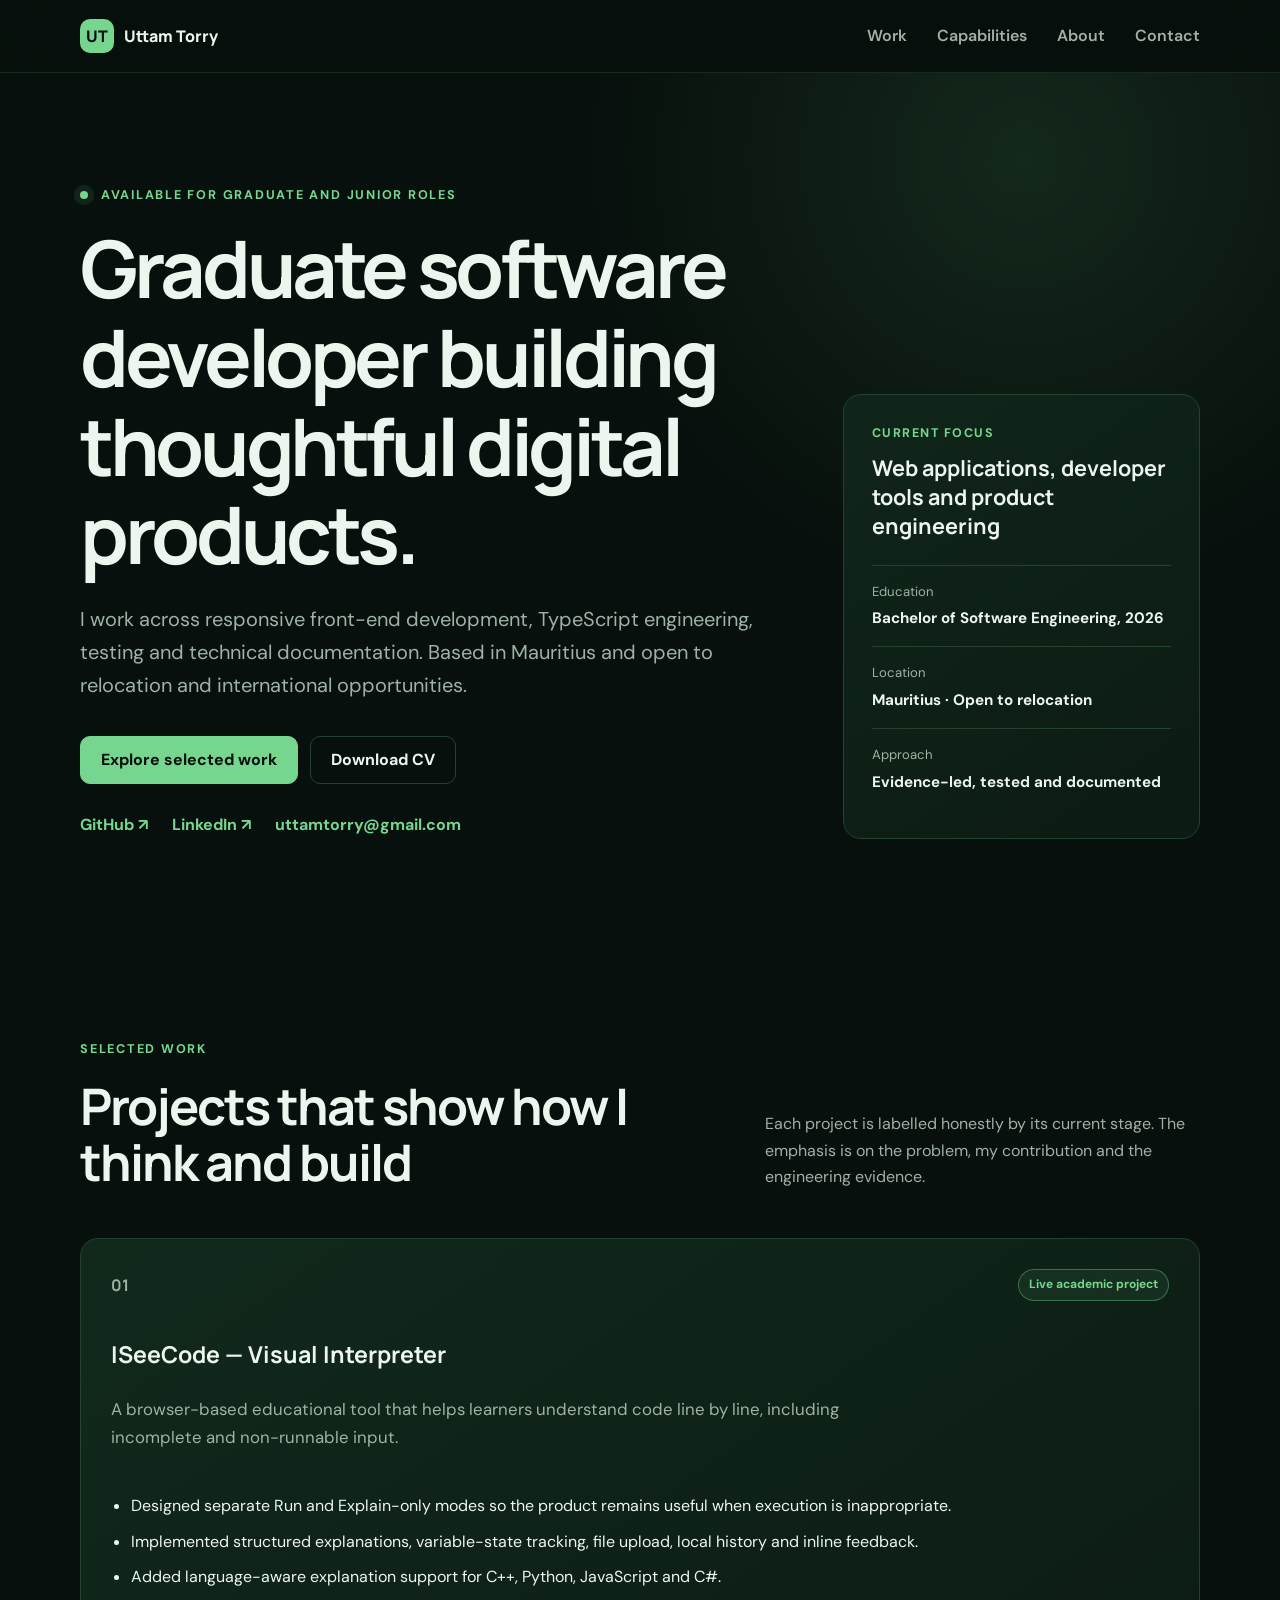
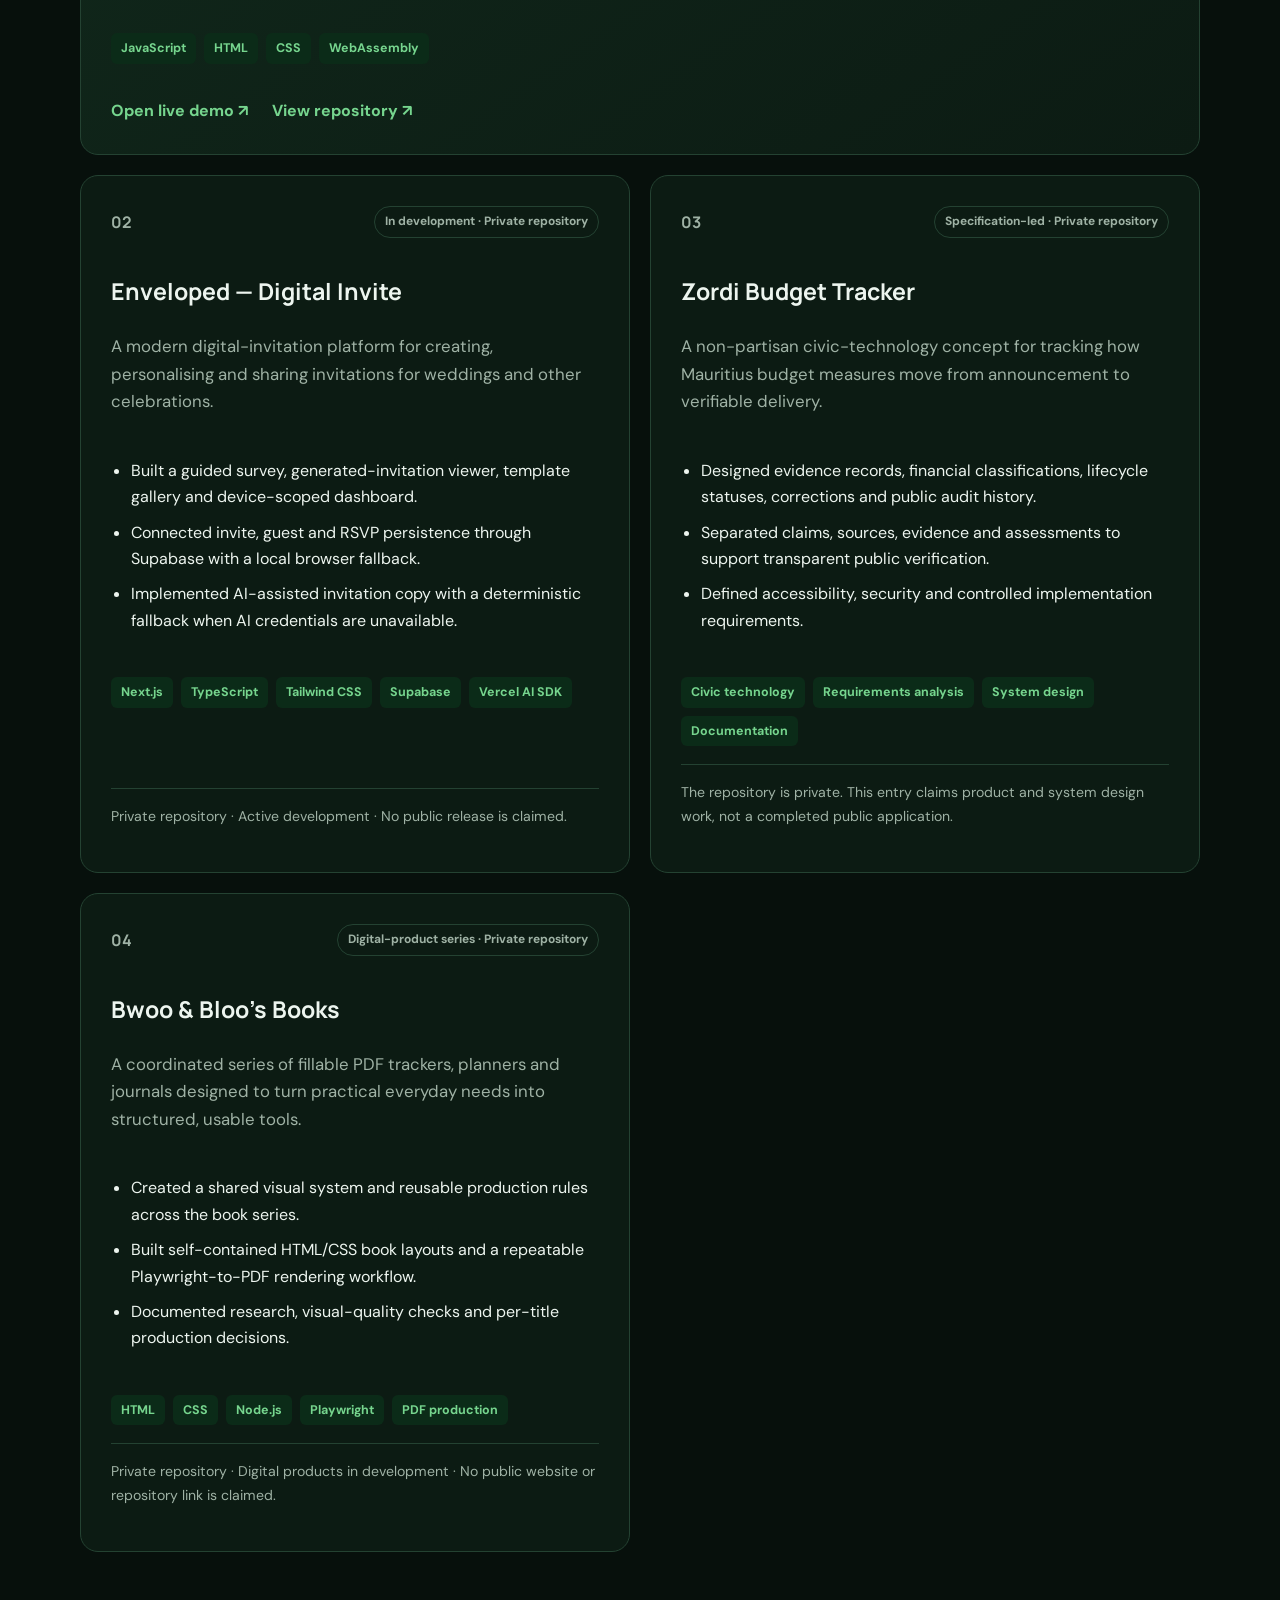
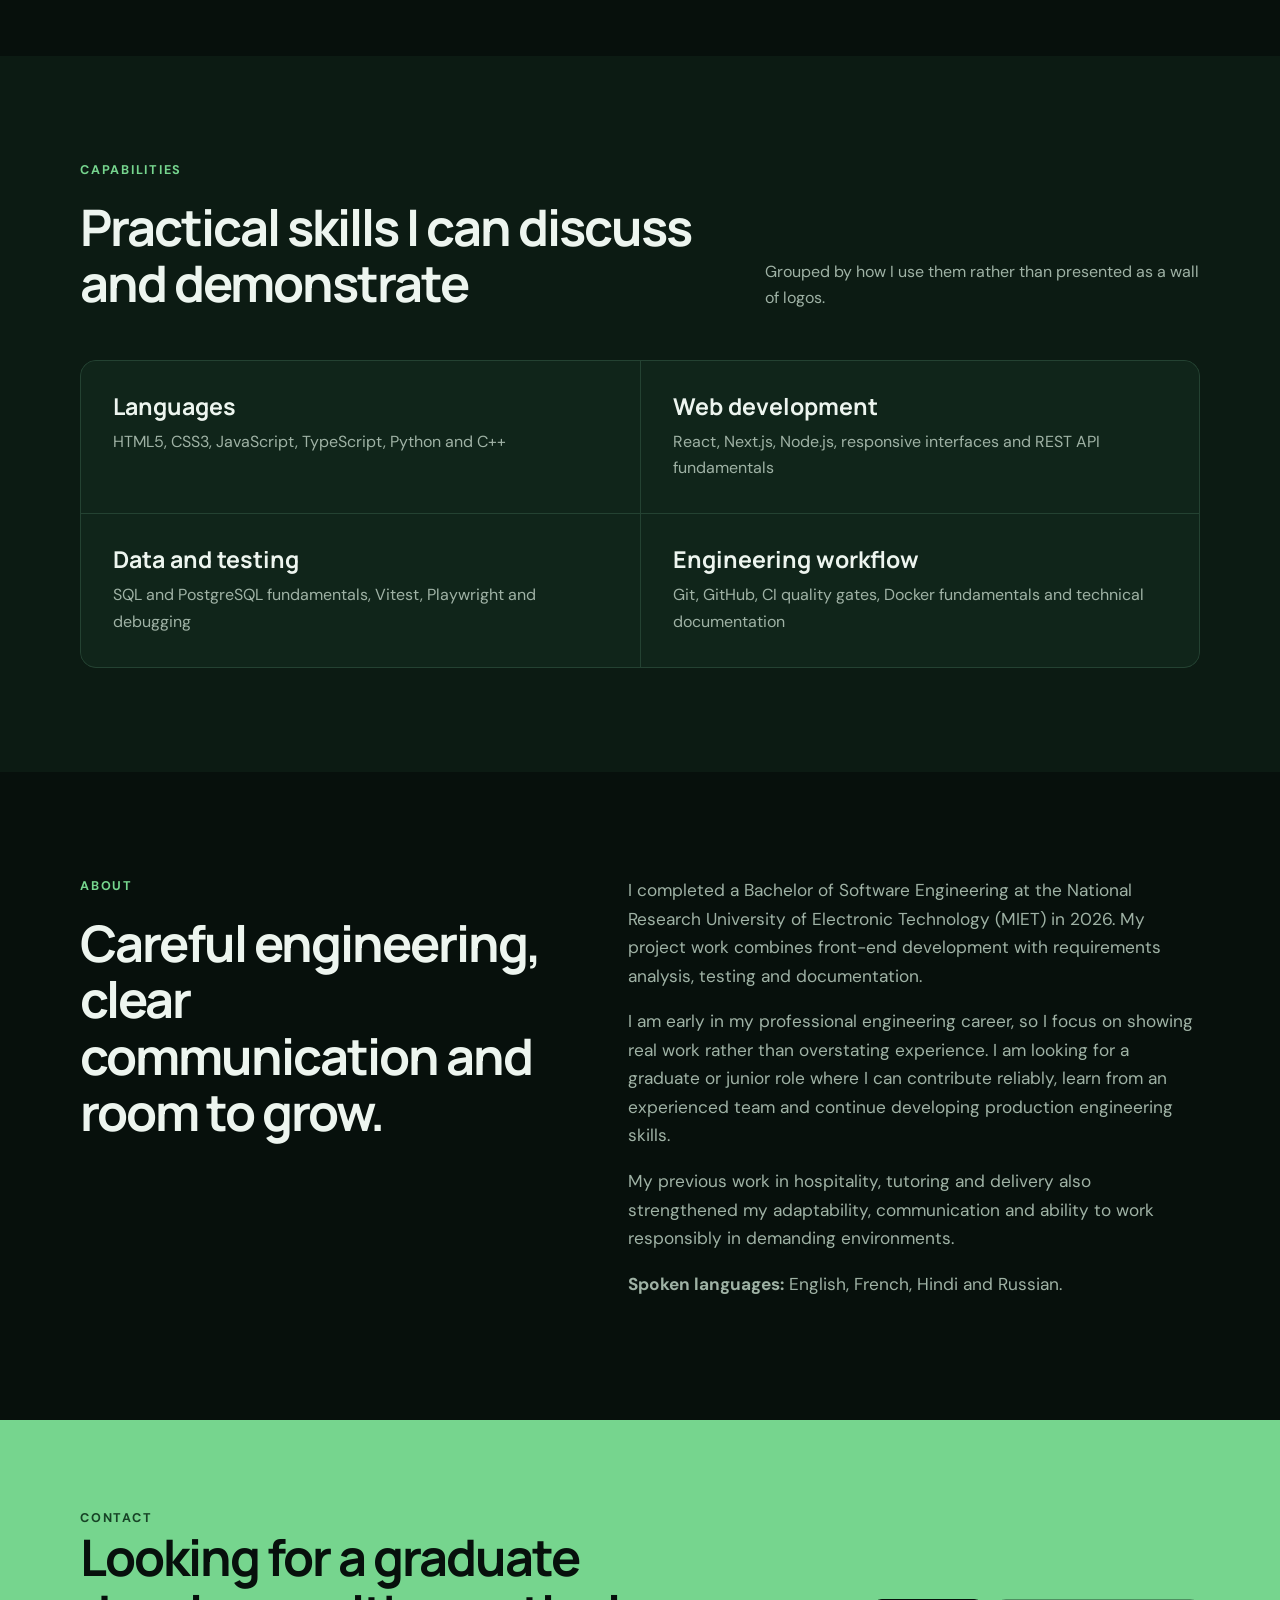
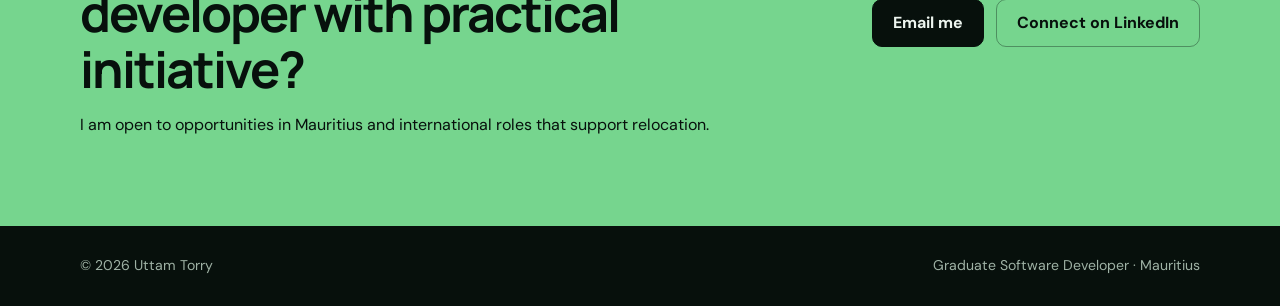
==== index.html @ 3beadc7b "Use versioned CV download path" ====
<!doctype html>
<html lang="en">
<head>
  <meta charset="utf-8">
  <meta name="viewport" content="width=device-width,initial-scale=1">
  <title>Uttam Torry | Graduate Software Developer</title>
  <meta name="description" content="Graduate Software Developer building accessible web applications, developer tools and carefully specified digital products. Based in Mauritius and open to relocation.">
  <meta name="theme-color" content="#08150f">
  <meta property="og:title" content="Uttam Torry | Graduate Software Developer">
  <meta property="og:description" content="Selected software projects, technical capabilities and contact details for Uttam Torry.">
  <meta property="og:type" content="website">
  <link rel="preconnect" href="https://fonts.googleapis.com">
  <link rel="preconnect" href="https://fonts.gstatic.com" crossorigin>
  <link href="https://fonts.googleapis.com/css2?family=DM+Sans:wght@400;500;600;700&family=Manrope:wght@600;700;800&display=swap" rel="stylesheet">
  <link rel="stylesheet" href="css/style.css">
</head>
<body>
  <a class="skip-link" href="#main">Skip to content</a>
  <header class="navbar">
    <div class="container navbar__inner">
      <a class="brand" href="#top" aria-label="Uttam Torry, home"><span>UT</span> Uttam Torry</a>
      <button class="nav-toggle" id="navToggle" aria-expanded="false" aria-controls="navLinks" aria-label="Open navigation"><span></span><span></span><span></span></button>
      <nav class="nav-links" id="navLinks" aria-label="Primary navigation">
        <a href="#work">Work</a><a href="#capabilities">Capabilities</a><a href="#about">About</a><a href="#contact">Contact</a>
      </nav>
    </div>
  </header>

  <main id="main">
    <section class="hero" id="top">
      <div class="container hero__grid">
        <div>
          <p class="eyebrow"><span class="status-dot"></span> Available for graduate and junior roles</p>
          <h1>Graduate software developer building thoughtful digital products.</h1>
          <p class="hero__lead">I work across responsive front-end development, TypeScript engineering, testing and technical documentation. Based in Mauritius and open to relocation and international opportunities.</p>
          <div class="actions">
            <a class="button button--primary" href="#work">Explore selected work</a>
            <a class="button button--secondary" href="assets/Uttam-Torry-CV-2026.pdf" download>Download CV</a>
          </div>
          <div class="quick-links" aria-label="Professional links">
            <a href="https://github.com/sarva-uttam" target="_blank" rel="noreferrer">GitHub <span aria-hidden="true">↗</span></a>
            <a href="https://www.linkedin.com/in/uttam-torry-490702361/" target="_blank" rel="noreferrer">LinkedIn <span aria-hidden="true">↗</span></a>
            <a href="mailto:uttamtorry@gmail.com">uttamtorry@gmail.com</a>
          </div>
        </div>
        <aside class="hero__proof" aria-label="Profile summary">
          <p class="proof-label">Current focus</p>
          <p class="proof-value">Web applications, developer tools and product engineering</p>
          <div class="proof-row"><span>Education</span><strong>Bachelor of Software Engineering, 2026</strong></div>
          <div class="proof-row"><span>Location</span><strong>Mauritius · Open to relocation</strong></div>
          <div class="proof-row"><span>Approach</span><strong>Evidence-led, tested and documented</strong></div>
        </aside>
      </div>
    </section>

    <section class="section" id="work">
      <div class="container">
        <p class="eyebrow">Selected work</p>
        <div class="section-heading"><h2>Projects that show how I think and build</h2><p>Each project is labelled honestly by its current stage. The emphasis is on the problem, my contribution and the engineering evidence.</p></div>
        <div class="projects">
          <article class="project project--featured">
            <div class="project__meta"><span class="project__number">01</span><span class="pill pill--live">Live academic project</span></div>
            <h3>ISeeCode — Visual Interpreter</h3>
            <p class="project__summary">A browser-based educational tool that helps learners understand code line by line, including incomplete and non-runnable input.</p>
            <ul class="project__evidence">
              <li>Designed separate Run and Explain-only modes so the product remains useful when execution is inappropriate.</li>
              <li>Implemented structured explanations, variable-state tracking, file upload, local history and inline feedback.</li>
              <li>Added language-aware explanation support for C++, Python, JavaScript and C#.</li>
            </ul>
            <div class="tags"><span>JavaScript</span><span>HTML</span><span>CSS</span><span>WebAssembly</span></div>
            <div class="project__links"><a class="text-link" href="https://sarva-uttam.github.io/visual-interpreter/" target="_blank" rel="noreferrer">Open live demo ↗</a><a class="text-link" href="https://github.com/sarva-uttam/visual-interpreter" target="_blank" rel="noreferrer">View repository ↗</a></div>
          </article>

          <article class="project">
            <div class="project__meta"><span class="project__number">02</span><span class="pill">In development · Private repository</span></div>
            <h3>Enveloped — Digital Invite</h3>
            <p class="project__summary">A modern digital-invitation platform for creating, personalising and sharing invitations for weddings and other celebrations.</p>
            <ul class="project__evidence">
              <li>Built a guided survey, generated-invitation viewer, template gallery and device-scoped dashboard.</li>
              <li>Connected invite, guest and RSVP persistence through Supabase with a local browser fallback.</li>
              <li>Implemented AI-assisted invitation copy with a deterministic fallback when AI credentials are unavailable.</li>
            </ul>
            <div class="tags"><span>Next.js</span><span>TypeScript</span><span>Tailwind CSS</span><span>Supabase</span><span>Vercel AI SDK</span></div>
            <p class="project__note">Private repository · Active development · No public release is claimed.</p>
          </article>

          <article class="project">
            <div class="project__meta"><span class="project__number">03</span><span class="pill">Specification-led · Private repository</span></div>
            <h3>Zordi Budget Tracker</h3>
            <p class="project__summary">A non-partisan civic-technology concept for tracking how Mauritius budget measures move from announcement to verifiable delivery.</p>
            <ul class="project__evidence">
              <li>Designed evidence records, financial classifications, lifecycle statuses, corrections and public audit history.</li>
              <li>Separated claims, sources, evidence and assessments to support transparent public verification.</li>
              <li>Defined accessibility, security and controlled implementation requirements.</li>
            </ul>
            <div class="tags"><span>Civic technology</span><span>Requirements analysis</span><span>System design</span><span>Documentation</span></div>
            <p class="project__note">The repository is private. This entry claims product and system design work, not a completed public application.</p>
          </article>

          <article class="project">
            <div class="project__meta"><span class="project__number">04</span><span class="pill">Digital-product series · Private repository</span></div>
            <h3>Bwoo &amp; Bloo's Books</h3>
            <p class="project__summary">A coordinated series of fillable PDF trackers, planners and journals designed to turn practical everyday needs into structured, usable tools.</p>
            <ul class="project__evidence">
              <li>Created a shared visual system and reusable production rules across the book series.</li>
              <li>Built self-contained HTML/CSS book layouts and a repeatable Playwright-to-PDF rendering workflow.</li>
              <li>Documented research, visual-quality checks and per-title production decisions.</li>
            </ul>
            <div class="tags"><span>HTML</span><span>CSS</span><span>Node.js</span><span>Playwright</span><span>PDF production</span></div>
            <p class="project__note">Private repository · Digital products in development · No public website or repository link is claimed.</p>
          </article>
        </div>
      </div>
    </section>

    <section class="section section--alt" id="capabilities">
      <div class="container">
        <p class="eyebrow">Capabilities</p>
        <div class="section-heading"><h2>Practical skills I can discuss and demonstrate</h2><p>Grouped by how I use them rather than presented as a wall of logos.</p></div>
        <div class="capabilities">
          <article><h3>Languages</h3><p>HTML5, CSS3, JavaScript, TypeScript, Python and C++</p></article>
          <article><h3>Web development</h3><p>React, Next.js, Node.js, responsive interfaces and REST API fundamentals</p></article>
          <article><h3>Data and testing</h3><p>SQL and PostgreSQL fundamentals, Vitest, Playwright and debugging</p></article>
          <article><h3>Engineering workflow</h3><p>Git, GitHub, CI quality gates, Docker fundamentals and technical documentation</p></article>
        </div>
      </div>
    </section>

    <section class="section" id="about">
      <div class="container about-grid">
        <div><p class="eyebrow">About</p><h2>Careful engineering, clear communication and room to grow.</h2></div>
        <div class="about-copy">
          <p>I completed a Bachelor of Software Engineering at the National Research University of Electronic Technology (MIET) in 2026. My project work combines front-end development with requirements analysis, testing and documentation.</p>
          <p>I am early in my professional engineering career, so I focus on showing real work rather than overstating experience. I am looking for a graduate or junior role where I can contribute reliably, learn from an experienced team and continue developing production engineering skills.</p>
          <p>My previous work in hospitality, tutoring and delivery also strengthened my adaptability, communication and ability to work responsibly in demanding environments.</p>
          <p><strong>Spoken languages:</strong> English, French, Hindi and Russian.</p>
        </div>
      </div>
    </section>

    <section class="contact" id="contact">
      <div class="container contact__inner">
        <div><p class="eyebrow">Contact</p><h2>Looking for a graduate developer with practical initiative?</h2><p>I am open to opportunities in Mauritius and international roles that support relocation.</p></div>
        <div class="actions"><a class="button button--primary" href="mailto:uttamtorry@gmail.com?subject=Software%20development%20opportunity">Email me</a><a class="button button--secondary" href="https://www.linkedin.com/in/uttam-torry-490702361/" target="_blank" rel="noreferrer">Connect on LinkedIn</a></div>
      </div>
    </section>
  </main>

  <footer><div class="container footer__inner"><p>© <span id="year">2026</span> Uttam Torry</p><p>Graduate Software Developer · Mauritius</p></div></footer>
  <script src="js/script.js" defer></script>
</body>
</html>
---- css/style.css ----
:root{--bg:#07100c;--surface:#0c1b13;--surface-2:#10251a;--text:#edf5ef;--muted:#9fb2a5;--line:#244232;--accent:#76d58e;--accent-dark:#0b2b18;--max:1120px;--display:"Manrope",sans-serif;--body:"DM Sans",sans-serif}*{box-sizing:border-box}html{scroll-behavior:smooth}body{margin:0;background:var(--bg);color:var(--text);font-family:var(--body);line-height:1.65}a{color:inherit}.container{width:min(calc(100% - 40px),var(--max));margin:auto}.skip-link{position:fixed;left:16px;top:-60px;z-index:999;padding:10px 16px;background:var(--accent);color:#06110a;border-radius:8px}.skip-link:focus{top:16px}.navbar{position:sticky;top:0;z-index:20;border-bottom:1px solid rgba(118,213,142,.14);background:rgba(7,16,12,.88);backdrop-filter:blur(18px)}.navbar__inner{height:72px;display:flex;align-items:center;justify-content:space-between}.brand{display:flex;gap:10px;align-items:center;text-decoration:none;font-family:var(--display);font-weight:800}.brand span{display:grid;place-items:center;width:34px;height:34px;border-radius:10px;background:var(--accent);color:#07100c}.nav-links{display:flex;gap:30px}.nav-links a{text-decoration:none;color:var(--muted);font-weight:600}.nav-links a:hover,.nav-links a:focus-visible{color:var(--accent)}.nav-toggle{display:none;background:transparent;border:0;padding:8px}.nav-toggle span{display:block;width:24px;height:2px;margin:5px;background:var(--text)}.hero{padding:112px 0 96px;background:radial-gradient(circle at 80% 10%,rgba(118,213,142,.12),transparent 34%)}.hero__grid{display:grid;grid-template-columns:minmax(0,1.45fr) minmax(300px,.75fr);gap:72px;align-items:end}.eyebrow{margin:0 0 18px;color:var(--accent);font-size:.79rem;font-weight:700;text-transform:uppercase;letter-spacing:.14em}.status-dot{display:inline-block;width:8px;height:8px;margin-right:8px;border-radius:50%;background:var(--accent);box-shadow:0 0 0 6px rgba(118,213,142,.1)}h1,h2,h3{font-family:var(--display);line-height:1.12;margin-top:0}h1{max-width:820px;margin-bottom:24px;font-size:clamp(2.7rem,6.2vw,5.3rem);letter-spacing:-.055em}h2{font-size:clamp(2rem,4vw,3.15rem);letter-spacing:-.04em}h3{font-size:1.45rem}.hero__lead{max-width:720px;margin:0;color:var(--muted);font-size:clamp(1.05rem,1.8vw,1.25rem)}.actions{display:flex;flex-wrap:wrap;gap:12px;margin-top:34px}.button{display:inline-flex;justify-content:center;align-items:center;min-height:48px;padding:0 20px;border:1px solid var(--line);border-radius:10px;text-decoration:none;font-weight:700;transition:.2s}.button:hover,.button:focus-visible{transform:translateY(-2px);border-color:var(--accent)}.button--primary{background:var(--accent);border-color:var(--accent);color:#07100c}.button--secondary{background:transparent}.quick-links{display:flex;flex-wrap:wrap;gap:24px;margin-top:28px}.quick-links a,.text-link{color:var(--accent);font-weight:700;text-decoration:none}.quick-links a:hover,.text-link:hover{text-decoration:underline}.hero__proof{padding:28px;border:1px solid var(--line);border-radius:18px;background:linear-gradient(145deg,var(--surface-2),var(--surface))}.proof-label{margin:0 0 10px;color:var(--accent);font-size:.78rem;font-weight:700;text-transform:uppercase;letter-spacing:.12em}.proof-value{margin:0 0 24px;font-family:var(--display);font-size:1.35rem;font-weight:700;line-height:1.35}.proof-row{display:grid;gap:4px;padding:15px 0;border-top:1px solid var(--line)}.proof-row span{color:var(--muted);font-size:.82rem}.proof-row strong{font-size:.95rem}.section{padding:104px 0}.section--alt{background:var(--surface)}.section-heading{display:grid;grid-template-columns:1fr .7fr;gap:64px;align-items:end;margin-bottom:48px}.section-heading h2,.section-heading p{margin-bottom:0}.section-heading p{color:var(--muted)}.projects{display:grid;grid-template-columns:repeat(2,1fr);gap:20px}.project{padding:30px;border:1px solid var(--line);border-radius:18px;background:var(--surface);display:flex;flex-direction:column}.project--featured{grid-column:1/-1;background:linear-gradient(145deg,#11291c,var(--surface))}.project__meta{display:flex;justify-content:space-between;gap:20px;align-items:center;margin-bottom:40px}.project__number{font-family:var(--display);color:var(--muted);font-weight:700}.pill{padding:5px 10px;border:1px solid var(--line);border-radius:999px;color:var(--muted);font-size:.75rem;font-weight:700}.pill--live{border-color:rgba(118,213,142,.4);background:rgba(118,213,142,.08);color:var(--accent)}.project h3{margin-bottom:12px}.project__summary{max-width:800px;color:var(--muted);font-size:1.05rem}.project__evidence{padding-left:20px}.project__evidence li{margin:9px 0}.tags{display:flex;flex-wrap:wrap;gap:8px;margin:18px 0}.tags span{padding:5px 10px;background:var(--accent-dark);border-radius:6px;color:var(--accent);font-size:.78rem;font-weight:700}.project__links{display:flex;flex-wrap:wrap;gap:24px;margin-top:auto;padding-top:16px}.project__note{margin-top:auto;padding-top:16px;border-top:1px solid var(--line);color:var(--muted);font-size:.88rem}.capabilities{display:grid;grid-template-columns:repeat(2,1fr);gap:1px;background:var(--line);border:1px solid var(--line);border-radius:16px;overflow:hidden}.capabilities article{padding:32px;background:var(--surface-2)}.capabilities h3{margin-bottom:10px}.capabilities p{margin:0;color:var(--muted)}.about-grid{display:grid;grid-template-columns:.9fr 1.1fr;gap:80px}.about-copy{font-size:1.08rem;color:var(--muted)}.about-copy p:first-child{margin-top:0}.contact{padding:88px 0;background:var(--accent);color:#07100c}.contact .eyebrow{color:#174326}.contact__inner{display:grid;grid-template-columns:1.2fr .8fr;gap:60px;align-items:center}.contact h2{margin-bottom:14px}.contact p{margin:0;max-width:650px}.contact .actions{justify-content:flex-end;margin:0}.contact .button--primary{background:#07100c;border-color:#07100c;color:var(--text)}.contact .button--secondary{border-color:rgba(7,16,12,.35)}footer{padding:28px 0}.footer__inner{display:flex;justify-content:space-between;color:var(--muted);font-size:.88rem}.footer__inner p{margin:0}@media(max-width:800px){.nav-toggle{display:block}.nav-links{position:absolute;top:72px;left:0;right:0;display:none;flex-direction:column;gap:0;padding:12px 20px 22px;background:var(--bg);border-bottom:1px solid var(--line)}.nav-links.is-open{display:flex}.nav-links a{padding:11px 0}.hero{padding:80px 0}.hero__grid,.section-heading,.about-grid,.contact__inner{grid-template-columns:1fr;gap:38px}.projects{grid-template-columns:1fr}.project--featured{grid-column:auto}.capabilities{grid-template-columns:1fr}.contact .actions{justify-content:flex-start}.footer__inner{display:grid;gap:4px}}@media(max-width:520px){.container{width:min(calc(100% - 28px),var(--max))}.section{padding:76px 0}.project{padding:22px}.project__meta{align-items:flex-start;flex-direction:column;margin-bottom:28px}.actions{flex-direction:column}.button{width:100%}.quick-links{display:grid;gap:10px}h1{font-size:2.7rem}}
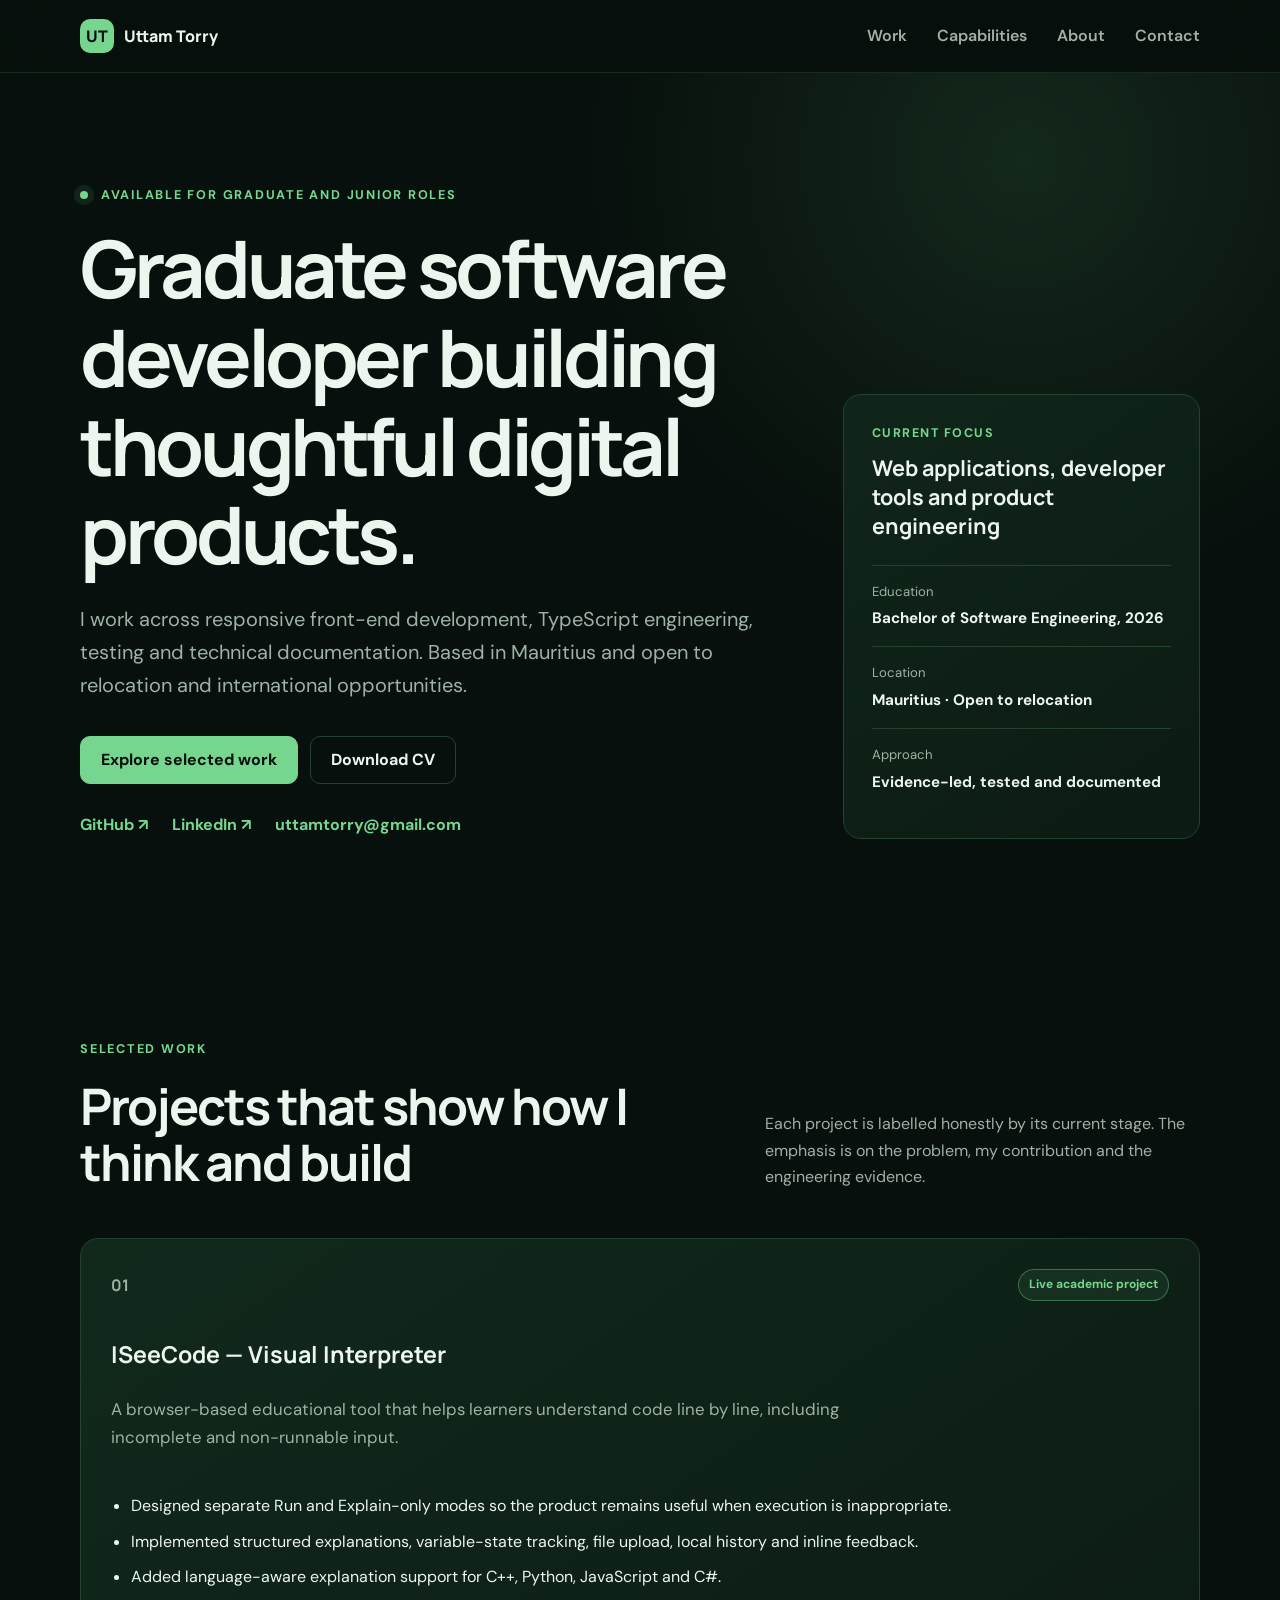
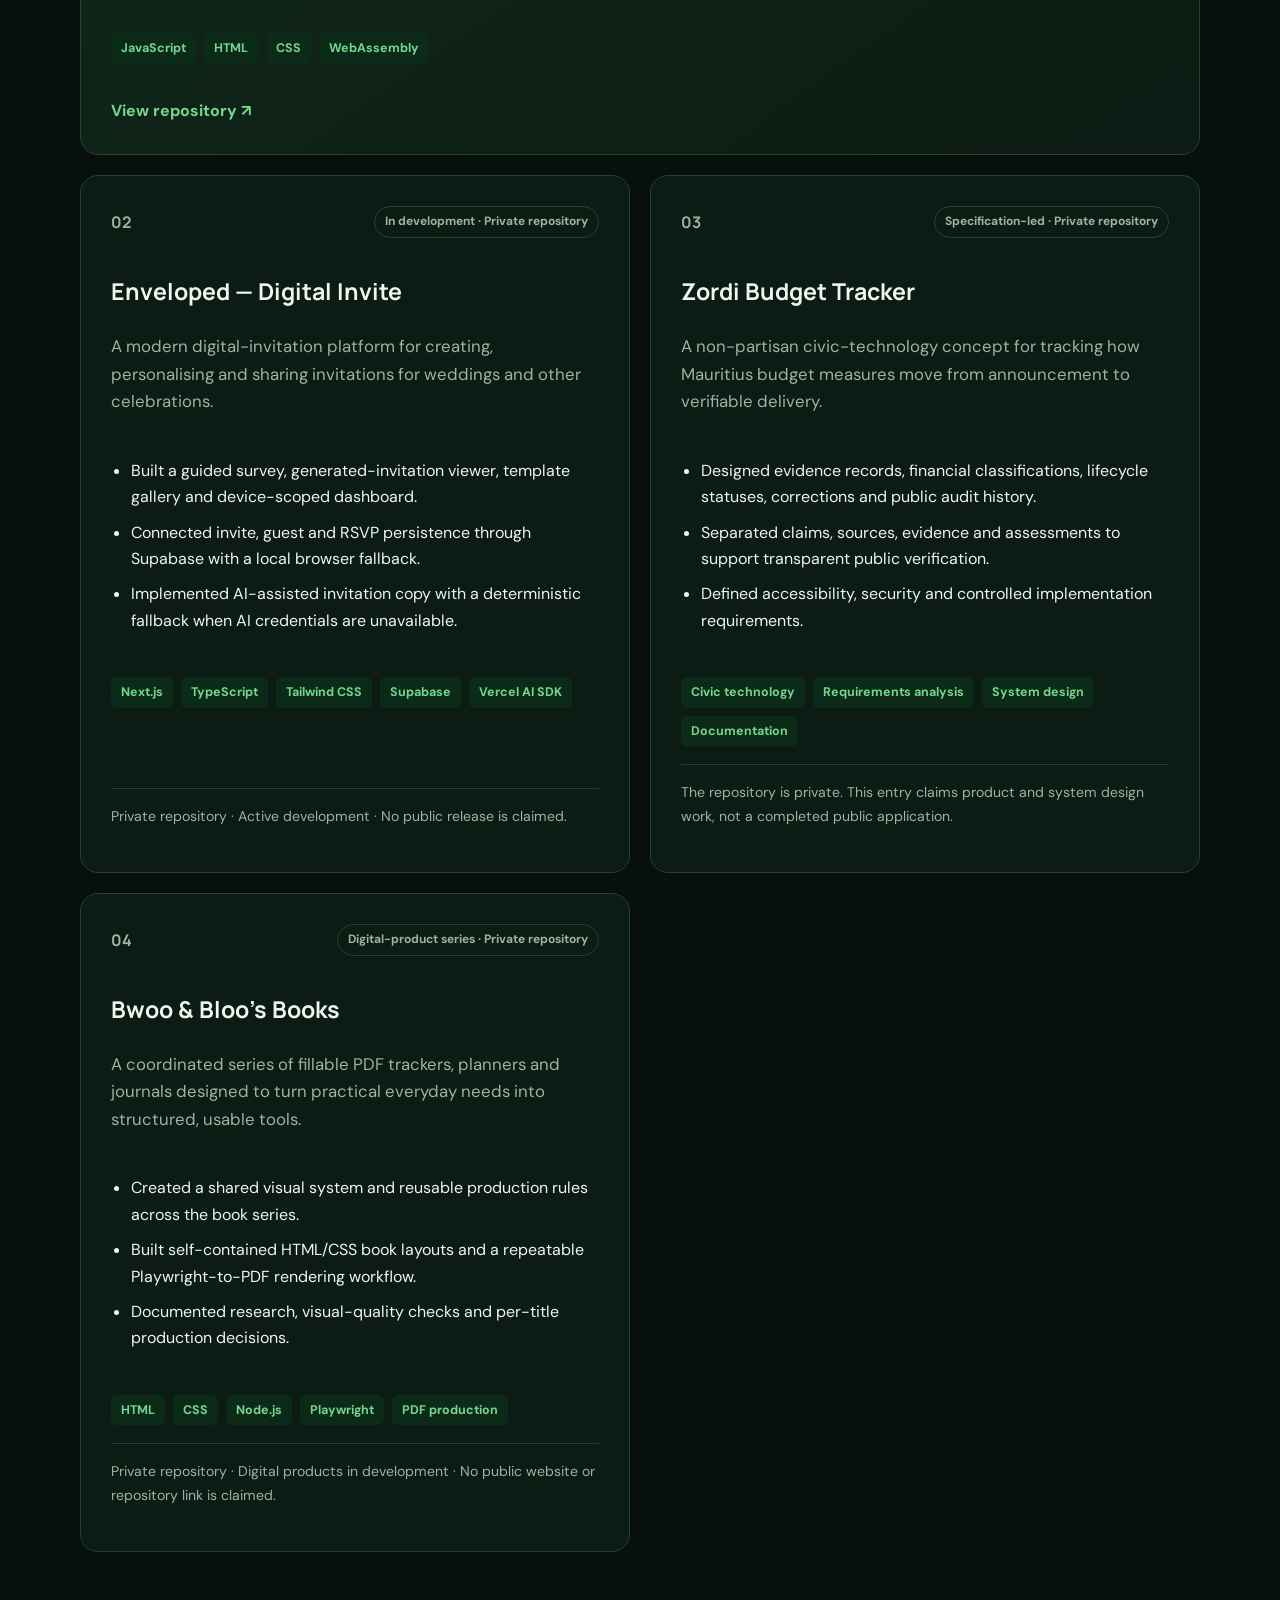
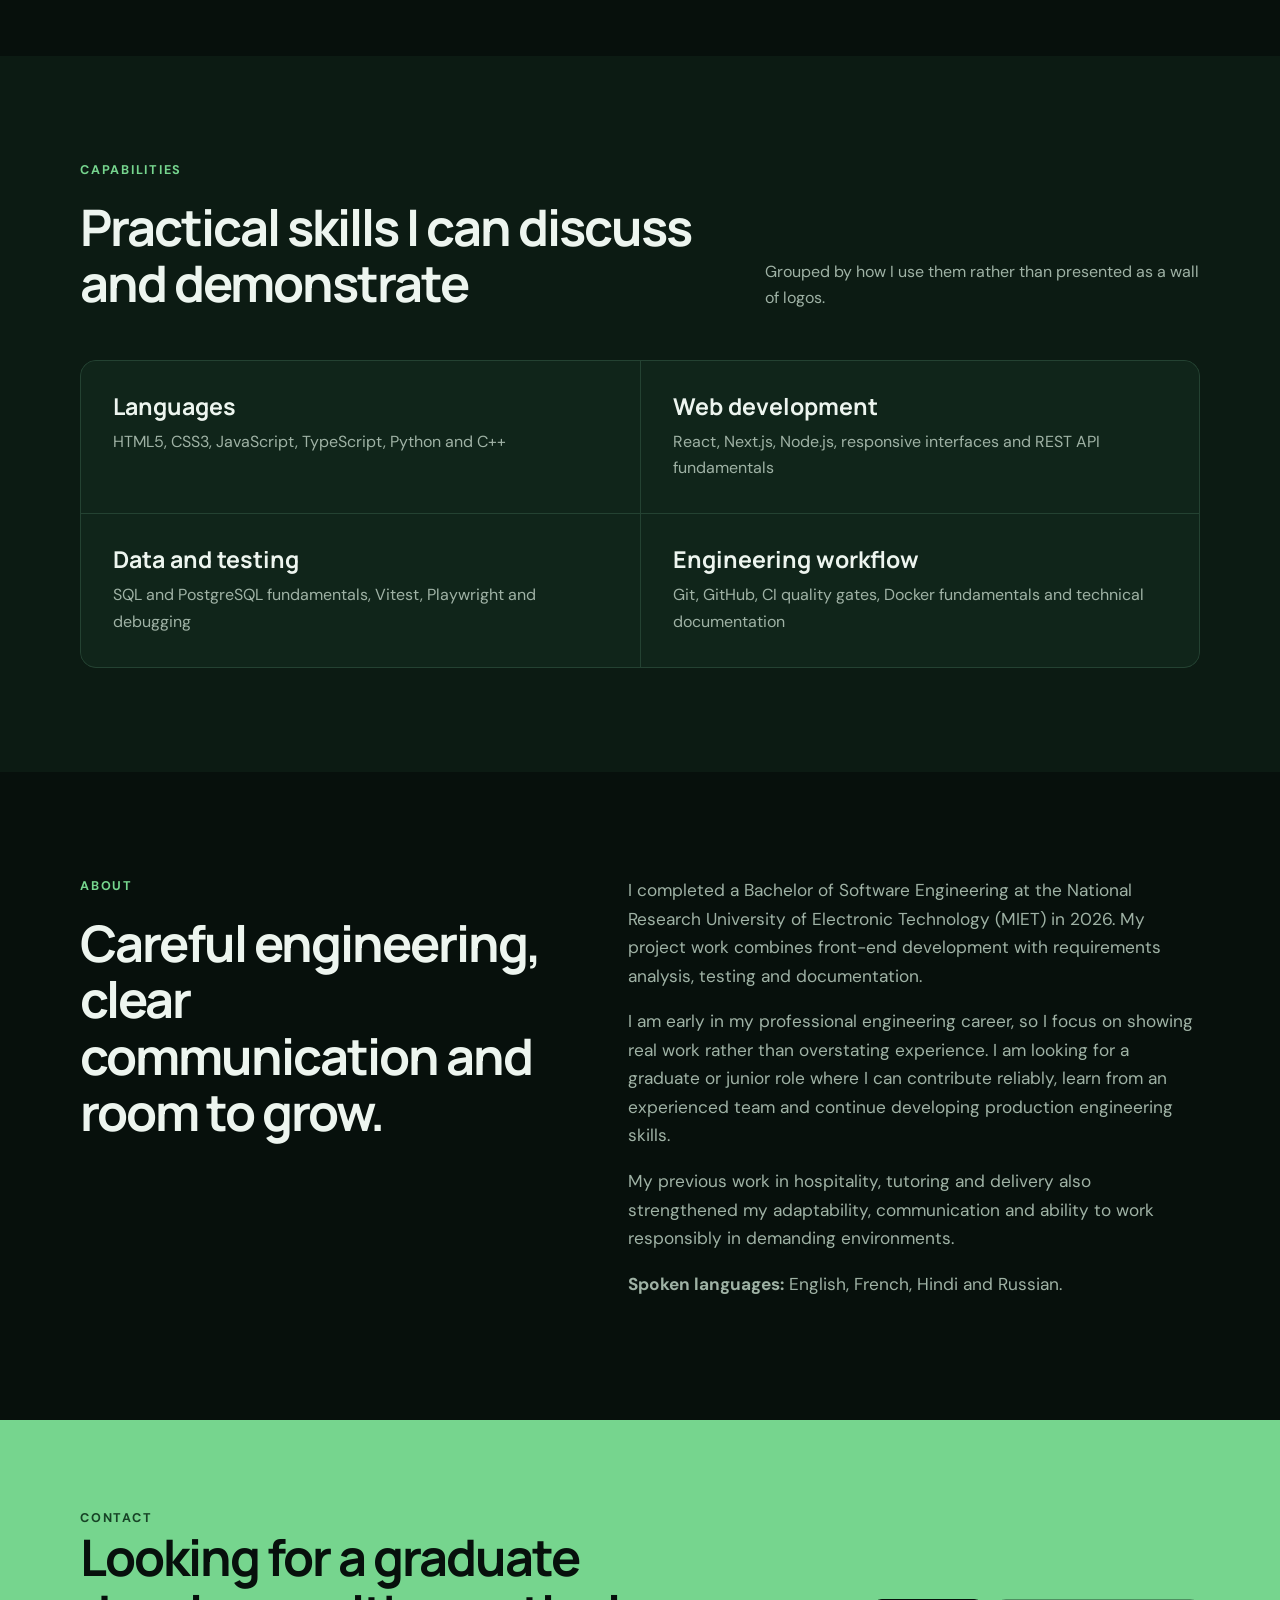
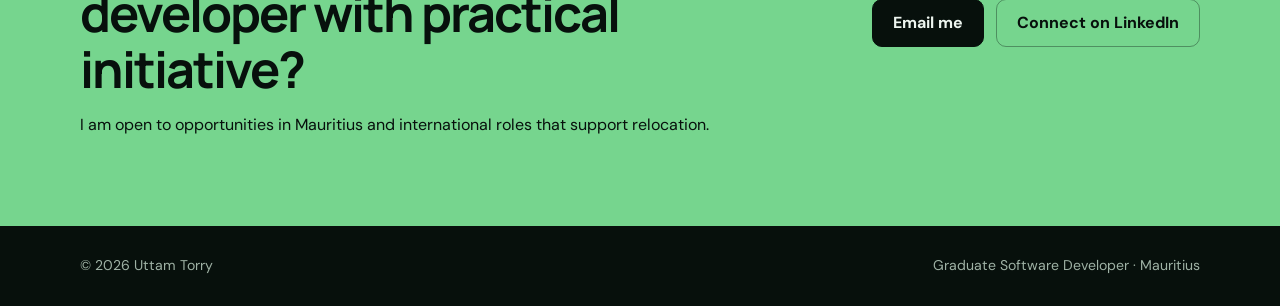
==== commit f1f26766: "Remove broken ISeeCode demo link" ====
--- a/index.html
+++ b/index.html
@@ -68,7 +68,7 @@
               <li>Added language-aware explanation support for C++, Python, JavaScript and C#.</li>
             </ul>
             <div class="tags"><span>JavaScript</span><span>HTML</span><span>CSS</span><span>WebAssembly</span></div>
-            <div class="project__links"><a class="text-link" href="https://sarva-uttam.github.io/visual-interpreter/" target="_blank" rel="noreferrer">Open live demo ↗</a><a class="text-link" href="https://github.com/sarva-uttam/visual-interpreter" target="_blank" rel="noreferrer">View repository ↗</a></div>
+            <div class="project__links"><a class="text-link" href="https://github.com/sarva-uttam/visual-interpreter" target="_blank" rel="noreferrer">View repository ↗</a></div>
           </article>
 
           <article class="project">
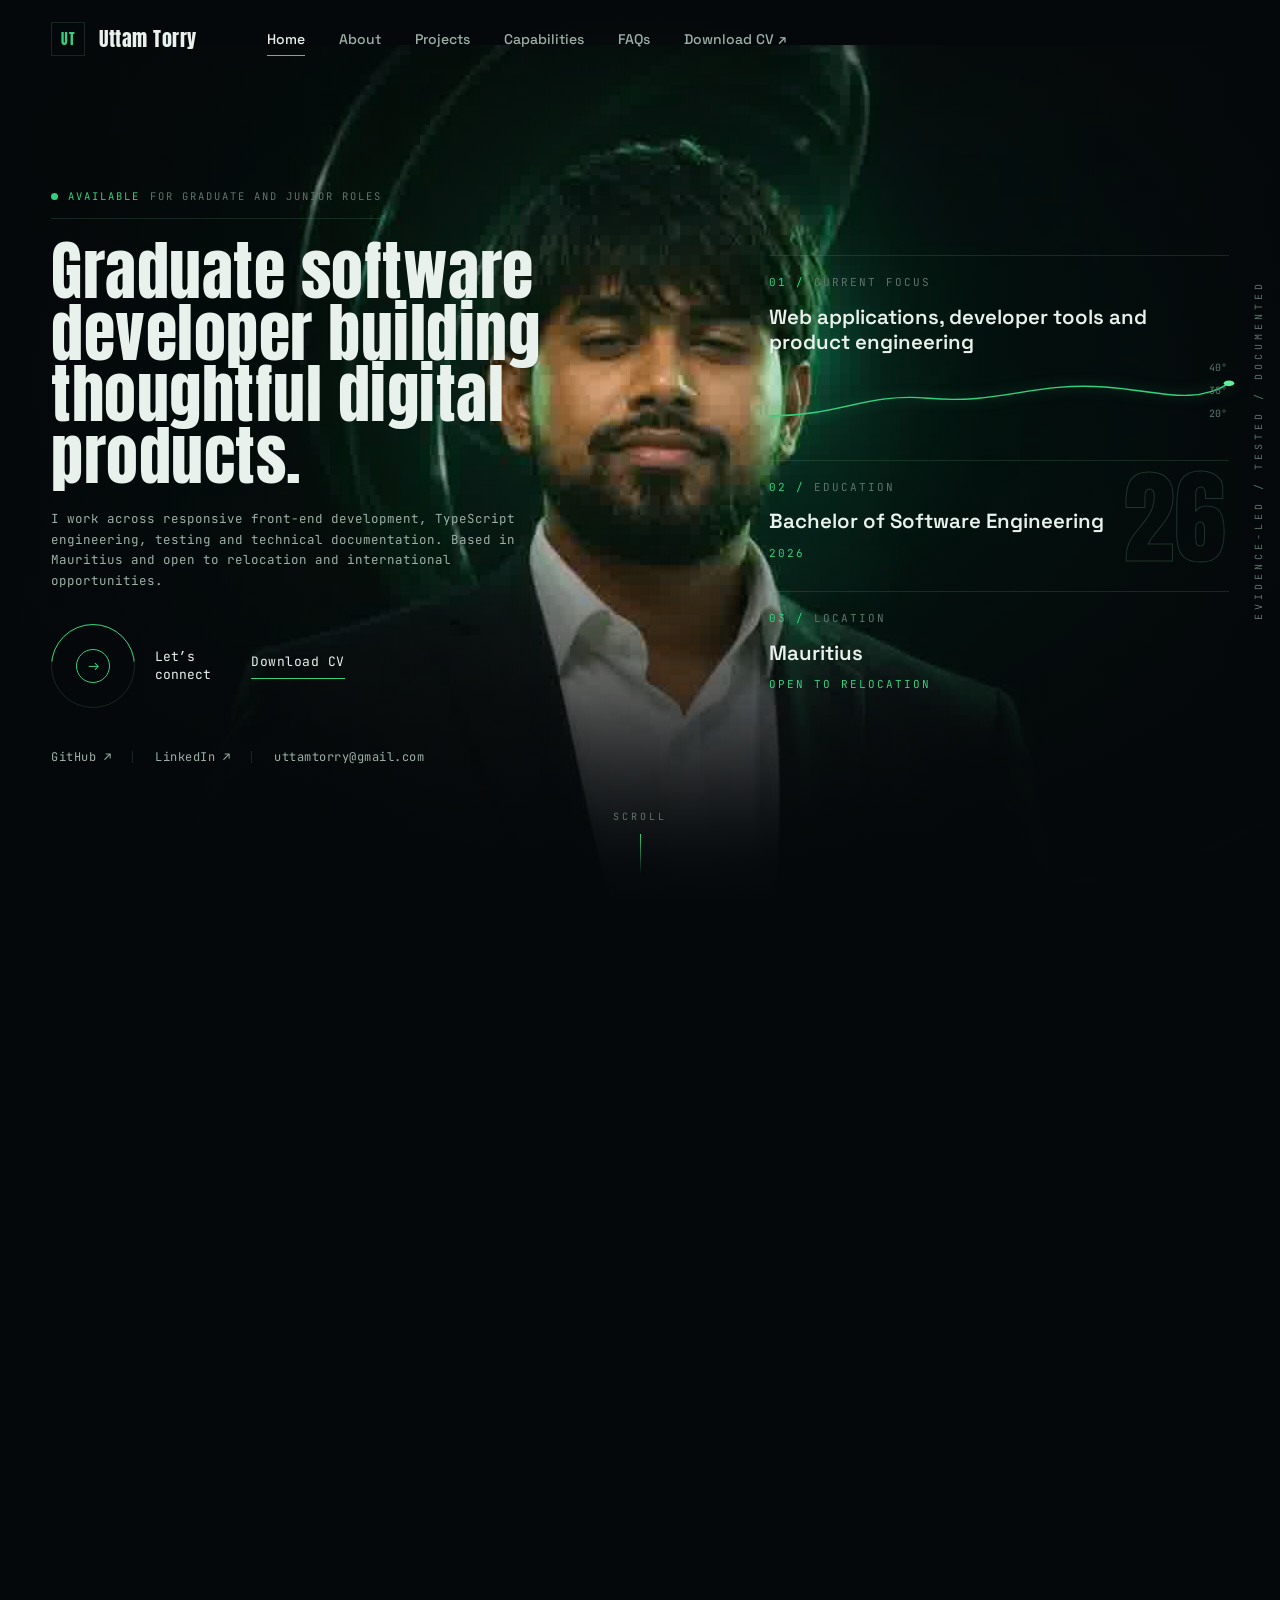
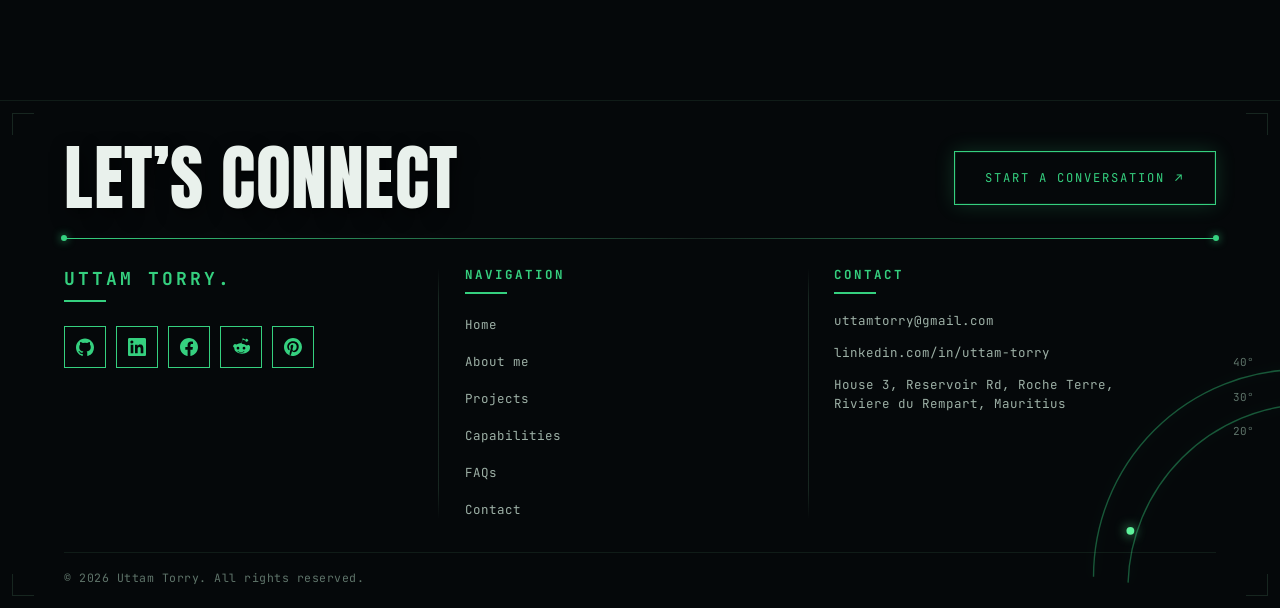
==== commit fff1f979: "Replace site with scroll-scrubbed portfolio and add FAQ page Rebuild the portfolio around a pinned, " ====
--- a/index.html
+++ b/index.html
@@ -1,152 +1,372 @@
 <!doctype html>
 <html lang="en">
 <head>
-  <meta charset="utf-8">
-  <meta name="viewport" content="width=device-width,initial-scale=1">
-  <title>Uttam Torry | Graduate Software Developer</title>
-  <meta name="description" content="Graduate Software Developer building accessible web applications, developer tools and carefully specified digital products. Based in Mauritius and open to relocation.">
-  <meta name="theme-color" content="#08150f">
-  <meta property="og:title" content="Uttam Torry | Graduate Software Developer">
-  <meta property="og:description" content="Selected software projects, technical capabilities and contact details for Uttam Torry.">
-  <meta property="og:type" content="website">
-  <link rel="preconnect" href="https://fonts.googleapis.com">
-  <link rel="preconnect" href="https://fonts.gstatic.com" crossorigin>
-  <link href="https://fonts.googleapis.com/css2?family=DM+Sans:wght@400;500;600;700&family=Manrope:wght@600;700;800&display=swap" rel="stylesheet">
-  <link rel="stylesheet" href="css/style.css">
+  <meta charset="utf-8" />
+  <meta name="viewport" content="width=device-width, initial-scale=1" />
+  <title>Uttam Torry — Graduate Software Developer</title>
+  <meta name="description" content="Graduate software developer building thoughtful digital products. Front-end, TypeScript, testing and technical documentation. Based in Mauritius, open to relocation." />
+  <link rel="icon" href="data:image/svg+xml,%3Csvg xmlns='http://www.w3.org/2000/svg' viewBox='0 0 32 32'%3E%3Crect width='32' height='32' fill='%2305080a'/%3E%3Ctext x='16' y='23' font-family='Arial' font-weight='bold' font-size='18' fill='%2335d07f' text-anchor='middle'%3EUT%3C/text%3E%3C/svg%3E" />
+  <link rel="preconnect" href="https://fonts.googleapis.com" />
+  <link rel="preconnect" href="https://fonts.gstatic.com" crossorigin />
+  <link href="https://fonts.googleapis.com/css2?family=Anton&family=JetBrains+Mono:wght@400;500;700&family=Playfair+Display:ital,wght@1,500;1,600&family=Space+Grotesk:wght@400;500;600;700&display=swap" rel="stylesheet" />
+  <link rel="stylesheet" href="styles.css" />
 </head>
 <body>
-  <a class="skip-link" href="#main">Skip to content</a>
-  <header class="navbar">
-    <div class="container navbar__inner">
-      <a class="brand" href="#top" aria-label="Uttam Torry, home"><span>UT</span> Uttam Torry</a>
-      <button class="nav-toggle" id="navToggle" aria-expanded="false" aria-controls="navLinks" aria-label="Open navigation"><span></span><span></span><span></span></button>
-      <nav class="nav-links" id="navLinks" aria-label="Primary navigation">
-        <a href="#work">Work</a><a href="#capabilities">Capabilities</a><a href="#about">About</a><a href="#contact">Contact</a>
-      </nav>
+
+  <!-- ============ LOADER ============ -->
+  <div class="loader" id="loader" aria-hidden="true">
+    <div class="loader__inner">
+      <div class="loader__logo">UT</div>
+      <div class="loader__bar"><span id="loaderBar"></span></div>
+      <div class="loader__count"><span id="loaderCount">0</span>% — loading sequence</div>
     </div>
+  </div>
+
+  <!-- ============ NAV ============ -->
+  <header class="nav" id="nav">
+    <a class="nav__brand" href="index.html#top">
+      <span class="nav__mark">UT</span>
+      <span class="nav__name">Uttam Torry</span>
+    </a>
+    <button class="nav__toggle" id="navToggle" type="button" aria-expanded="false" aria-controls="navLinks">
+      <span class="nav__bars" aria-hidden="true"><i></i><i></i><i></i></span>
+      <span class="sr-only">Menu</span>
+    </button>
+    <nav class="nav__links" id="navLinks" aria-label="Primary">
+      <a href="index.html#top" aria-current="page">Home</a>
+      <a href="index.html#about">About</a>
+      <a href="index.html#projects">Projects</a>
+      <a href="index.html#capabilities">Capabilities</a>
+      <a href="faq.html">FAQs</a>
+      <a class="nav__cv" href="assets/Uttam-Torry-CV-2026.pdf" download>Download CV <span aria-hidden="true">&#8599;</span></a>
+    </nav>
   </header>
 
-  <main id="main">
-    <section class="hero" id="top">
-      <div class="container hero__grid">
-        <div>
-          <p class="eyebrow"><span class="status-dot"></span> Available for graduate and junior roles</p>
-          <h1>Graduate software developer building thoughtful digital products.</h1>
-          <p class="hero__lead">I work across responsive front-end development, TypeScript engineering, testing and technical documentation. Based in Mauritius and open to relocation and international opportunities.</p>
-          <div class="actions">
-            <a class="button button--primary" href="#work">Explore selected work</a>
-            <a class="button button--secondary" href="assets/Uttam-Torry-CV-2026.pdf" download>Download CV</a>
-          </div>
-          <div class="quick-links" aria-label="Professional links">
-            <a href="https://github.com/sarva-uttam" target="_blank" rel="noreferrer">GitHub <span aria-hidden="true">↗</span></a>
-            <a href="https://www.linkedin.com/in/uttam-torry-490702361/" target="_blank" rel="noreferrer">LinkedIn <span aria-hidden="true">↗</span></a>
-            <a href="mailto:uttamtorry@gmail.com">uttamtorry@gmail.com</a>
-          </div>
-        </div>
-        <aside class="hero__proof" aria-label="Profile summary">
-          <p class="proof-label">Current focus</p>
-          <p class="proof-value">Web applications, developer tools and product engineering</p>
-          <div class="proof-row"><span>Education</span><strong>Bachelor of Software Engineering, 2026</strong></div>
-          <div class="proof-row"><span>Location</span><strong>Mauritius · Open to relocation</strong></div>
-          <div class="proof-row"><span>Approach</span><strong>Evidence-led, tested and documented</strong></div>
-        </aside>
+  <main id="top">
+
+    <!-- ============ HERO — scroll-scrubbed frame sequence (frames 1 → 300) ============ -->
+    <section class="hero" id="hero">
+      <span class="scroll-anchor" id="projects" aria-hidden="true"></span>
+      <span class="scroll-anchor" id="about" aria-hidden="true"></span>
+      <span class="scroll-anchor" id="capabilities" aria-hidden="true"></span>
+      <div class="hero__sticky">
+        <canvas class="hero__canvas" id="frameCanvas"></canvas>
+        <div class="hero__vignette" aria-hidden="true"></div>
+        <div class="hero__rings" aria-hidden="true"></div>
+
+        <!-- hero overlay — visible for the first ~60 frames, then fades out -->
+        <div class="hero__grid" id="heroPanel">
+
+          <div class="hero__left" id="heroLeft">
+            <p class="pill"><span class="pill__dot"></span> Available <span class="pill__muted">for graduate and junior roles</span></p>
+
+            <h1 class="hero__title">Graduate software developer building thoughtful digital products.</h1>
+
+            <p class="hero__body">
+              I work across responsive front-end development, TypeScript engineering,
+              testing and technical documentation. Based in Mauritius and open to
+              relocation and international opportunities.
+            </p>
+
+            <div class="hero__actions">
+              <button class="explore" type="button" data-connect>
+                <span class="explore__ring"><span class="explore__arrow" aria-hidden="true">&#8594;</span></span>
+                <span class="explore__label">Let&#8217;s<br />connect</span>
+              </button>
+              <a class="link-underline" href="assets/Uttam-Torry-CV-2026.pdf" download>Download CV</a>
+            </div>
+
+            <ul class="hero__social">
+              <li><a href="https://github.com/sarva-uttam" target="_blank" rel="noopener">GitHub <span aria-hidden="true">&#8599;</span></a></li>
+              <li><a href="https://www.linkedin.com/in/uttam-torry-490702361/" target="_blank" rel="noopener">LinkedIn <span aria-hidden="true">&#8599;</span></a></li>
+              <li><a href="mailto:uttamtorry@gmail.com">uttamtorry@gmail.com</a></li>
+            </ul>
+          </div>
+
+          <div class="hero__right" id="heroRight">
+            <div class="fact">
+              <p class="fact__idx">01 / <span>Current focus</span></p>
+              <p class="fact__lead">Web applications, developer tools and product engineering</p>
+              <div class="fact__graph" aria-hidden="true">
+                <span class="fact__angles"><i>40&deg;</i><i>30&deg;</i><i>20&deg;</i></span>
+                <svg viewBox="0 0 260 60" preserveAspectRatio="none">
+                  <path d="M0,45 C40,45 55,20 90,26 C130,33 150,8 190,14 C220,18 240,34 260,10" />
+                  <circle cx="260" cy="10" r="3" />
+                </svg>
+              </div>
+            </div>
+
+            <div class="fact fact--edu">
+              <span class="fact__bignum" aria-hidden="true">26</span>
+              <p class="fact__idx">02 / <span>Education</span></p>
+              <p class="fact__lead">Bachelor of Software Engineering</p>
+              <p class="fact__meta">2026</p>
+            </div>
+
+            <div class="fact">
+              <p class="fact__idx">03 / <span>Location</span></p>
+              <p class="fact__lead">Mauritius</p>
+              <p class="fact__meta">Open to relocation</p>
+            </div>
+          </div>
+
+        </div>
+        <!-- /HERO OVERLAY -->
+
+        <!-- PANEL — selected work -->
+        <div class="wp" id="workPanel">
+          <div class="wp__inner">
+            <div class="wp__col wp__col--left">
+              <header class="wp__head">
+                <p class="wp__label">02 <span>/</span> Selected work</p>
+                <div class="wp__rule" aria-hidden="true"></div>
+                <h2 class="wp__title">Projects that show how I think and build</h2>
+              </header>
+
+              <article class="wp-card">
+                <span class="wp-card__num" aria-hidden="true">01</span>
+                <p class="wp-card__id">01 <span>/ ISeeCode</span></p>
+                <p class="wp-card__cat">Visual code interpreter</p>
+                <p class="wp-card__desc">Run and explain code step by step</p>
+                <div class="wp-card__viz" aria-hidden="true">
+                  <svg viewBox="0 0 300 40" preserveAspectRatio="none">
+                    <path class="wave" d="M0,30 C46,30 58,12 104,17 C150,22 168,5 220,12 C252,16 276,26 300,9" />
+                    <circle cx="2" cy="30" r="3" /><circle class="hi" cx="300" cy="9" r="3.6" />
+                  </svg>
+                </div>
+                <p class="wp-card__tags">C++ &middot; Python &middot; JavaScript &middot; C#</p>
+                <a class="wp-card__link" href="https://github.com/" target="_blank" rel="noopener">View repository <span aria-hidden="true">&#8599;</span></a>
+              </article>
+
+              <article class="wp-card">
+                <span class="wp-card__num" aria-hidden="true">02</span>
+                <p class="wp-card__id">02 <span>/ Enveloped</span></p>
+                <p class="wp-card__cat">Digital invitations</p>
+                <p class="wp-card__desc">Personalised invitations shaped around style and budget</p>
+                <div class="wp-card__viz" aria-hidden="true">
+                  <svg viewBox="0 0 300 40" preserveAspectRatio="none">
+                    <line x1="2" y1="20" x2="298" y2="20" />
+                    <circle cx="2" cy="20" r="3" class="hi" />
+                    <circle cx="96" cy="20" r="6" class="node" />
+                    <rect x="143" y="13" width="14" height="14" transform="rotate(45 150 20)" />
+                    <circle cx="204" cy="20" r="6" class="node" />
+                    <circle cx="298" cy="20" r="3" class="hi" />
+                  </svg>
+                </div>
+                <p class="wp-card__tags">Full-stack &middot; Product design</p>
+                <a class="wp-card__link" href="#footer">Case study <span aria-hidden="true">&#8599;</span></a>
+              </article>
+            </div>
+
+            <div class="wp__col wp__col--right">
+              <article class="wp-card">
+                <span class="wp-card__num" aria-hidden="true">03</span>
+                <p class="wp-card__id">03 <span>/ Zordi Budget Tracker</span></p>
+                <p class="wp-card__cat">Civic technology</p>
+                <p class="wp-card__desc">Evidence-led tracking from promises to verified outcomes</p>
+                <div class="wp-card__viz" aria-hidden="true">
+                  <svg viewBox="0 0 300 40" preserveAspectRatio="none">
+                    <path class="wave" d="M0,34 C40,34 60,28 96,24 C140,19 150,26 188,18 C232,9 250,14 300,4" />
+                    <circle cx="2" cy="34" r="3" /><circle class="hi" cx="300" cy="4" r="3.6" />
+                  </svg>
+                </div>
+                <p class="wp-card__tags">Next.js &middot; TypeScript &middot; PostgreSQL</p>
+                <a class="wp-card__link" href="#footer">Case study <span aria-hidden="true">&#8599;</span></a>
+              </article>
+
+              <article class="wp-card">
+                <span class="wp-card__num" aria-hidden="true">04</span>
+                <p class="wp-card__id">04 <span>/ Bwoo &amp; Bloo&#8217;s Books</span></p>
+                <p class="wp-card__cat">Creative publishing system</p>
+                <p class="wp-card__desc">Structured educational books built for consistency at scale</p>
+                <div class="wp-card__viz" aria-hidden="true">
+                  <svg viewBox="0 0 300 40" preserveAspectRatio="none">
+                    <line x1="2" y1="20" x2="298" y2="20" />
+                    <circle cx="2" cy="20" r="3" class="hi" />
+                    <rect x="66" y="13" width="14" height="14" /><rect x="118" y="13" width="14" height="14" />
+                    <rect x="170" y="13" width="14" height="14" /><rect x="222" y="13" width="14" height="14" />
+                    <circle cx="298" cy="20" r="3" class="hi" />
+                  </svg>
+                </div>
+                <p class="wp-card__tags">Editorial systems &middot; Asset production</p>
+                <a class="wp-card__link" href="#footer">Case study <span aria-hidden="true">&#8599;</span></a>
+              </article>
+            </div>
+          </div>
+          <div class="wp__angles" aria-hidden="true"><i>40&deg;</i><i>30&deg;</i><i>20&deg;</i></div>
+        </div>
+        <!-- /PANEL -->
+
+        <!-- PANEL — about -->
+        <div class="ap" id="aboutPanel">
+          <div class="ap__col">
+            <header class="ap__head" data-anim="rise">
+              <p class="wp__label">03 <span>/</span> About</p>
+              <div class="wp__rule" aria-hidden="true"></div>
+            </header>
+            <p class="ap__p" data-anim="rise">
+              I completed a Bachelor of Software Engineering at the National Research
+              University of Electronic Technology (MIET) in 2026. My project work combines
+              front-end development with requirements analysis, testing and documentation.
+            </p>
+            <span class="ap__div" aria-hidden="true" data-anim="rise"></span>
+            <p class="ap__p" data-anim="rise">
+              I am early in my professional engineering career, so I focus on showing real
+              work rather than overstating experience. I am looking for a graduate or junior
+              role where I can contribute reliably, learn from an experienced team and
+              continue developing production engineering skills.
+            </p>
+            <span class="ap__div" aria-hidden="true" data-anim="rise"></span>
+            <p class="ap__p" data-anim="rise">
+              My previous work in hospitality, tutoring and delivery also strengthened my
+              adaptability, communication and ability to work responsibly in demanding
+              environments.
+            </p>
+          </div>
+
+          <div class="ap__type" aria-hidden="true">
+            <span class="ap__lg" data-anim="rise">Careful</span>
+            <span class="ap__lg ap__lg--gap" data-anim="rise">Engineering,</span>
+            <span class="ap__lg" data-anim="rise">Room to</span>
+            <span class="ap__and" data-anim="rise">and</span>
+            <span class="ap__lg" data-anim="rise">Grow.</span>
+          </div>
+
+          <p class="ap__lang" data-anim="rise">
+            <span>Spoken languages:</span>
+            English, French, Hindi and Russian.
+          </p>
+
+          <div class="wp__angles" aria-hidden="true"><i>40&deg;</i><i>30&deg;</i><i>20&deg;</i></div>
+          <span class="ap__cross" aria-hidden="true"></span>
+
+          <svg class="ap__graph" viewBox="0 0 320 60" preserveAspectRatio="none" aria-hidden="true">
+            <path d="M0,50 C46,50 60,30 104,34 C150,38 165,14 210,20 C250,25 274,40 300,8" />
+            <circle cx="300" cy="8" r="3.4" />
+          </svg>
+        </div>
+        <!-- /PANEL -->
+
+        <!-- PANEL — core capabilities ring -->
+        <div class="rp" id="ringPanel">
+          <header class="rp__head">
+            <p class="wp__label">04 <span>/</span> Core capabilities</p>
+            <div class="wp__rule" aria-hidden="true"></div>
+            <p class="rp__sub">What I build with &mdash; circling past.</p>
+          </header>
+
+          <div class="rp__ring" id="ringStage">
+            <div class="rp__orbit" id="ringOrbit" aria-hidden="true"></div>
+            <article class="rp__card"><span class="rp__n">01</span><span class="rp__label">Front&#8209;end development</span></article>
+            <article class="rp__card"><span class="rp__n">02</span><span class="rp__label">TypeScript &amp; JavaScript</span></article>
+            <article class="rp__card"><span class="rp__n">03</span><span class="rp__label">React &amp; Next.js</span></article>
+            <article class="rp__card"><span class="rp__n">04</span><span class="rp__label">Responsive, accessible UI</span></article>
+            <article class="rp__card"><span class="rp__n">05</span><span class="rp__label">Backend, APIs &amp; PostgreSQL</span></article>
+            <article class="rp__card"><span class="rp__n">06</span><span class="rp__label">Testing &amp; system architecture</span></article>
+            <article class="rp__card"><span class="rp__n">07</span><span class="rp__label">Docs, Git &amp; deployment</span></article>
+            <article class="rp__card"><span class="rp__n">08</span><span class="rp__label">Product design &amp; AI workflows</span></article>
+          </div>
+        </div>
+        <!-- /PANEL -->
+
+        <div class="hero__rail" aria-hidden="true">Evidence-led / Tested / Documented</div>
+
+        <div class="hero__hint" id="heroHint">
+          <span>Scroll</span>
+          <span class="hero__hint-line"></span>
+        </div>
       </div>
     </section>
 
-    <section class="section" id="work">
-      <div class="container">
-        <p class="eyebrow">Selected work</p>
-        <div class="section-heading"><h2>Projects that show how I think and build</h2><p>Each project is labelled honestly by its current stage. The emphasis is on the problem, my contribution and the engineering evidence.</p></div>
-        <div class="projects">
-          <article class="project project--featured">
-            <div class="project__meta"><span class="project__number">01</span><span class="pill pill--live">Live academic project</span></div>
-            <h3>ISeeCode — Visual Interpreter</h3>
-            <p class="project__summary">A browser-based educational tool that helps learners understand code line by line, including incomplete and non-runnable input.</p>
-            <ul class="project__evidence">
-              <li>Designed separate Run and Explain-only modes so the product remains useful when execution is inappropriate.</li>
-              <li>Implemented structured explanations, variable-state tracking, file upload, local history and inline feedback.</li>
-              <li>Added language-aware explanation support for C++, Python, JavaScript and C#.</li>
-            </ul>
-            <div class="tags"><span>JavaScript</span><span>HTML</span><span>CSS</span><span>WebAssembly</span></div>
-            <div class="project__links"><a class="text-link" href="https://github.com/sarva-uttam/visual-interpreter" target="_blank" rel="noreferrer">View repository ↗</a></div>
-          </article>
-
-          <article class="project">
-            <div class="project__meta"><span class="project__number">02</span><span class="pill">In development · Private repository</span></div>
-            <h3>Enveloped — Digital Invite</h3>
-            <p class="project__summary">A modern digital-invitation platform for creating, personalising and sharing invitations for weddings and other celebrations.</p>
-            <ul class="project__evidence">
-              <li>Built a guided survey, generated-invitation viewer, template gallery and device-scoped dashboard.</li>
-              <li>Connected invite, guest and RSVP persistence through Supabase with a local browser fallback.</li>
-              <li>Implemented AI-assisted invitation copy with a deterministic fallback when AI credentials are unavailable.</li>
-            </ul>
-            <div class="tags"><span>Next.js</span><span>TypeScript</span><span>Tailwind CSS</span><span>Supabase</span><span>Vercel AI SDK</span></div>
-            <p class="project__note">Private repository · Active development · No public release is claimed.</p>
-          </article>
-
-          <article class="project">
-            <div class="project__meta"><span class="project__number">03</span><span class="pill">Specification-led · Private repository</span></div>
-            <h3>Zordi Budget Tracker</h3>
-            <p class="project__summary">A non-partisan civic-technology concept for tracking how Mauritius budget measures move from announcement to verifiable delivery.</p>
-            <ul class="project__evidence">
-              <li>Designed evidence records, financial classifications, lifecycle statuses, corrections and public audit history.</li>
-              <li>Separated claims, sources, evidence and assessments to support transparent public verification.</li>
-              <li>Defined accessibility, security and controlled implementation requirements.</li>
-            </ul>
-            <div class="tags"><span>Civic technology</span><span>Requirements analysis</span><span>System design</span><span>Documentation</span></div>
-            <p class="project__note">The repository is private. This entry claims product and system design work, not a completed public application.</p>
-          </article>
-
-          <article class="project">
-            <div class="project__meta"><span class="project__number">04</span><span class="pill">Digital-product series · Private repository</span></div>
-            <h3>Bwoo &amp; Bloo's Books</h3>
-            <p class="project__summary">A coordinated series of fillable PDF trackers, planners and journals designed to turn practical everyday needs into structured, usable tools.</p>
-            <ul class="project__evidence">
-              <li>Created a shared visual system and reusable production rules across the book series.</li>
-              <li>Built self-contained HTML/CSS book layouts and a repeatable Playwright-to-PDF rendering workflow.</li>
-              <li>Documented research, visual-quality checks and per-title production decisions.</li>
-            </ul>
-            <div class="tags"><span>HTML</span><span>CSS</span><span>Node.js</span><span>Playwright</span><span>PDF production</span></div>
-            <p class="project__note">Private repository · Digital products in development · No public website or repository link is claimed.</p>
-          </article>
-        </div>
+    <!-- ============ FOOTER ============ -->
+    <footer class="site-foot" id="footer">
+      <span class="foot-tick foot-tick--tl" aria-hidden="true"></span>
+      <span class="foot-tick foot-tick--tr" aria-hidden="true"></span>
+      <span class="foot-tick foot-tick--bl" aria-hidden="true"></span>
+      <span class="foot-tick foot-tick--br" aria-hidden="true"></span>
+
+      <div class="foot-top">
+        <h2 class="foot-title reveal">Let&#8217;s connect</h2>
+        <button class="foot-cta reveal" type="button" data-connect>Start a conversation <span aria-hidden="true">&#8599;</span></button>
       </div>
-    </section>
-
-    <section class="section section--alt" id="capabilities">
-      <div class="container">
-        <p class="eyebrow">Capabilities</p>
-        <div class="section-heading"><h2>Practical skills I can discuss and demonstrate</h2><p>Grouped by how I use them rather than presented as a wall of logos.</p></div>
-        <div class="capabilities">
-          <article><h3>Languages</h3><p>HTML5, CSS3, JavaScript, TypeScript, Python and C++</p></article>
-          <article><h3>Web development</h3><p>React, Next.js, Node.js, responsive interfaces and REST API fundamentals</p></article>
-          <article><h3>Data and testing</h3><p>SQL and PostgreSQL fundamentals, Vitest, Playwright and debugging</p></article>
-          <article><h3>Engineering workflow</h3><p>Git, GitHub, CI quality gates, Docker fundamentals and technical documentation</p></article>
+
+      <div class="foot-rule reveal" aria-hidden="true"></div>
+
+      <div class="foot-cols">
+        <div class="foot-col foot-col--brand reveal">
+          <p class="foot-brand">Uttam Torry.</p>
+          <ul class="foot-social">
+            <li><a href="https://github.com/sarva-uttam" aria-label="GitHub" target="_blank" rel="noopener"><svg viewBox="0 0 24 24" aria-hidden="true"><path d="M12 .5C5.37.5 0 5.87 0 12.5c0 5.3 3.44 9.8 8.2 11.39.6.11.82-.26.82-.58v-2c-3.34.73-4.04-1.61-4.04-1.61-.55-1.39-1.34-1.76-1.34-1.76-1.09-.75.08-.73.08-.73 1.2.09 1.84 1.24 1.84 1.24 1.07 1.84 2.81 1.31 3.5 1 .11-.78.42-1.31.76-1.61-2.67-.3-5.47-1.34-5.47-5.95 0-1.31.47-2.39 1.24-3.23-.13-.31-.54-1.53.12-3.18 0 0 1.01-.32 3.3 1.23a11.5 11.5 0 0 1 6 0c2.29-1.55 3.3-1.23 3.3-1.23.66 1.65.25 2.87.12 3.18.77.84 1.24 1.92 1.24 3.23 0 4.62-2.81 5.64-5.49 5.94.43.37.82 1.1.82 2.22v3.29c0 .32.21.7.82.58A12 12 0 0 0 24 12.5C24 5.87 18.63.5 12 .5z"/></svg></a></li>
+            <li><a href="https://www.linkedin.com/in/uttam-torry-490702361/" aria-label="LinkedIn" target="_blank" rel="noopener"><svg viewBox="0 0 24 24" aria-hidden="true"><path d="M20.45 20.45h-3.56v-5.57c0-1.33-.03-3.04-1.85-3.04-1.86 0-2.14 1.45-2.14 2.94v5.67H9.35V9h3.41v1.56h.05c.48-.9 1.64-1.85 3.37-1.85 3.6 0 4.27 2.37 4.27 5.45v6.29zM5.34 7.43a2.07 2.07 0 1 1 0-4.13 2.07 2.07 0 0 1 0 4.13zM7.12 20.45H3.56V9h3.56v11.45zM22.22 0H1.77C.79 0 0 .77 0 1.72v20.56C0 23.23.79 24 1.77 24h20.45C23.2 24 24 23.23 24 22.28V1.72C24 .77 23.2 0 22.22 0z"/></svg></a></li>
+            <li><a href="https://www.facebook.com/share/1JbB2YLpCV/" aria-label="Facebook" target="_blank" rel="noopener"><svg viewBox="0 0 24 24" aria-hidden="true"><path d="M24 12.07C24 5.4 18.63 0 12 0S0 5.4 0 12.07C0 18.1 4.39 23.1 10.13 24v-8.44H7.08v-3.49h3.05V9.41c0-3.02 1.79-4.69 4.53-4.69 1.31 0 2.68.24 2.68.24v2.97h-1.51c-1.49 0-1.96.93-1.96 1.89v2.25h3.33l-.53 3.49h-2.8V24C19.61 23.1 24 18.1 24 12.07z"/></svg></a></li>
+            <li><a href="https://www.reddit.com/user/sarva-uttam/" aria-label="Reddit" target="_blank" rel="noopener"><svg viewBox="0 0 24 24" aria-hidden="true"><path d="M24 11.78a2.56 2.56 0 0 0-4.34-1.83 12.6 12.6 0 0 0-6.77-2.14l1.15-5.42 3.77.8a1.83 1.83 0 1 0 .2-.9L14.6.28a.45.45 0 0 0-.54.35l-1.28 6.04a12.6 12.6 0 0 0-6.86 2.13 2.56 2.56 0 1 0-2.83 4.2 5 5 0 0 0-.06.79c0 4.02 4.68 7.28 10.45 7.28s10.46-3.26 10.46-7.28a5 5 0 0 0-.06-.78A2.55 2.55 0 0 0 24 11.78zM6.15 13.6a1.83 1.83 0 1 1 3.66 0 1.83 1.83 0 0 1-3.66 0zm10.2 4.83a6.5 6.5 0 0 1-4.35 1.35 6.5 6.5 0 0 1-4.34-1.35.45.45 0 0 1 .64-.64 5.6 5.6 0 0 0 3.7 1.13 5.6 5.6 0 0 0 3.71-1.14.45.45 0 1 1 .63.65zm-.34-3a1.83 1.83 0 1 1 0-3.66 1.83 1.83 0 0 1 0 3.66z"/></svg></a></li>
+            <li><a href="https://www.pinterest.com/sarva_uttam/" aria-label="Pinterest" target="_blank" rel="noopener"><svg viewBox="0 0 24 24" aria-hidden="true"><path d="M12 0C5.37 0 0 5.37 0 12c0 5.08 3.16 9.42 7.62 11.17-.1-.95-.2-2.4.04-3.44l1.4-5.94s-.36-.72-.36-1.78c0-1.66.97-2.9 2.17-2.9 1.02 0 1.51.77 1.51 1.68 0 1.03-.65 2.56-.99 3.98-.28 1.19.6 2.16 1.77 2.16 2.12 0 3.75-2.24 3.75-5.47 0-2.86-2.05-4.86-4.99-4.86-3.4 0-5.4 2.55-5.4 5.19 0 1.03.4 2.13.89 2.73.1.12.11.22.08.34l-.33 1.35c-.05.22-.17.27-.4.16-1.5-.7-2.43-2.88-2.43-4.64 0-3.78 2.75-7.25 7.92-7.25 4.16 0 7.39 2.96 7.39 6.92 0 4.13-2.6 7.46-6.22 7.46-1.21 0-2.35-.63-2.74-1.38l-.75 2.85c-.27 1.04-1 2.35-1.49 3.15A12 12 0 1 0 12 0z"/></svg></a></li>
+          </ul>
+        </div>
+
+        <div class="foot-col reveal">
+          <h3 class="foot-h">Navigation</h3>
+          <ul class="foot-nav">
+            <li><a href="index.html#top">Home</a></li>
+            <li><a href="index.html#about">About me</a></li>
+            <li><a href="index.html#projects">Projects</a></li>
+            <li><a href="index.html#capabilities">Capabilities</a></li>
+            <li><a href="faq.html">FAQs</a></li>
+            <li><a href="index.html#footer">Contact</a></li>
+          </ul>
+        </div>
+
+        <div class="foot-col reveal">
+          <h3 class="foot-h">Contact</h3>
+          <ul class="foot-contact">
+            <li><a href="mailto:uttamtorry@gmail.com">uttamtorry@gmail.com</a></li>
+            <li><a href="https://www.linkedin.com/in/uttam-torry-490702361/" target="_blank" rel="noopener">linkedin.com/in/uttam-torry</a></li>
+            <li><a href="https://www.google.com/maps/search/?api=1&amp;query=House+3+Reservoir+Rd+Roche+Terre+Riviere+du+Rempart+Mauritius" target="_blank" rel="noopener">House 3, Reservoir Rd, Roche Terre,<br />Riviere du Rempart, Mauritius</a></li>
+          </ul>
         </div>
       </div>
-    </section>
-
-    <section class="section" id="about">
-      <div class="container about-grid">
-        <div><p class="eyebrow">About</p><h2>Careful engineering, clear communication and room to grow.</h2></div>
-        <div class="about-copy">
-          <p>I completed a Bachelor of Software Engineering at the National Research University of Electronic Technology (MIET) in 2026. My project work combines front-end development with requirements analysis, testing and documentation.</p>
-          <p>I am early in my professional engineering career, so I focus on showing real work rather than overstating experience. I am looking for a graduate or junior role where I can contribute reliably, learn from an experienced team and continue developing production engineering skills.</p>
-          <p>My previous work in hospitality, tutoring and delivery also strengthened my adaptability, communication and ability to work responsibly in demanding environments.</p>
-          <p><strong>Spoken languages:</strong> English, French, Hindi and Russian.</p>
-        </div>
-      </div>
-    </section>
-
-    <section class="contact" id="contact">
-      <div class="container contact__inner">
-        <div><p class="eyebrow">Contact</p><h2>Looking for a graduate developer with practical initiative?</h2><p>I am open to opportunities in Mauritius and international roles that support relocation.</p></div>
-        <div class="actions"><a class="button button--primary" href="mailto:uttamtorry@gmail.com?subject=Software%20development%20opportunity">Email me</a><a class="button button--secondary" href="https://www.linkedin.com/in/uttam-torry-490702361/" target="_blank" rel="noreferrer">Connect on LinkedIn</a></div>
-      </div>
-    </section>
+
+      <div class="foot-angles" aria-hidden="true"><i>40&deg;</i><i>30&deg;</i><i>20&deg;</i></div>
+      <svg class="foot-arc" viewBox="0 0 200 200" preserveAspectRatio="none" aria-hidden="true">
+        <path d="M10 190 A 180 180 0 0 1 190 10" />
+        <path d="M40 195 A 160 160 0 0 1 195 40" />
+        <circle cx="42" cy="150" r="3.4" />
+      </svg>
+
+      <p class="foot-copy reveal">&copy; 2026 Uttam Torry. All rights reserved.</p>
+    </footer>
+
   </main>
 
-  <footer><div class="container footer__inner"><p>© <span id="year">2026</span> Uttam Torry</p><p>Graduate Software Developer · Mauritius</p></div></footer>
-  <script src="js/script.js" defer></script>
+  <!-- ============ "Start a conversation" chooser ============ -->
+  <dialog class="connect" id="connectModal" aria-label="Start a conversation">
+    <button class="connect__x" type="button" data-connect-close aria-label="Close">&times;</button>
+    <p class="connect__eyebrow">Start a conversation</p>
+    <p class="connect__title">Where should we talk?</p>
+    <ul class="connect__list">
+      <li><a href="mailto:uttamtorry@gmail.com">
+        <svg viewBox="0 0 24 24" aria-hidden="true"><path d="M2 5.5A1.5 1.5 0 0 1 3.5 4h17A1.5 1.5 0 0 1 22 5.5v13A1.5 1.5 0 0 1 20.5 20h-17A1.5 1.5 0 0 1 2 18.5v-13Zm2.2.5 7.8 5.6L19.8 6H4.2ZM20 7.7l-7.4 5.3a1 1 0 0 1-1.2 0L4 7.7V18h16V7.7Z"/></svg>
+        <span>Email</span><span class="connect__hint">uttamtorry@gmail.com</span>
+      </a></li>
+      <li><a href="https://www.linkedin.com/in/uttam-torry-490702361/" target="_blank" rel="noopener">
+        <svg viewBox="0 0 24 24" aria-hidden="true"><path d="M20.45 20.45h-3.56v-5.57c0-1.33-.03-3.04-1.85-3.04-1.86 0-2.14 1.45-2.14 2.94v5.67H9.35V9h3.41v1.56h.05c.48-.9 1.64-1.85 3.37-1.85 3.6 0 4.27 2.37 4.27 5.45v6.29zM5.34 7.43a2.07 2.07 0 1 1 0-4.13 2.07 2.07 0 0 1 0 4.13zM7.12 20.45H3.56V9h3.56v11.45zM22.22 0H1.77C.79 0 0 .77 0 1.72v20.56C0 23.23.79 24 1.77 24h20.45C23.2 24 24 23.23 24 22.28V1.72C24 .77 23.2 0 22.22 0z"/></svg>
+        <span>LinkedIn</span><span class="connect__hint">uttam-torry</span>
+      </a></li>
+      <li><a href="https://www.facebook.com/share/1JbB2YLpCV/" target="_blank" rel="noopener">
+        <svg viewBox="0 0 24 24" aria-hidden="true"><path d="M24 12.07C24 5.4 18.63 0 12 0S0 5.4 0 12.07C0 18.1 4.39 23.1 10.13 24v-8.44H7.08v-3.49h3.05V9.41c0-3.02 1.79-4.69 4.53-4.69 1.31 0 2.68.24 2.68.24v2.97h-1.51c-1.49 0-1.96.93-1.96 1.89v2.25h3.33l-.53 3.49h-2.8V24C19.61 23.1 24 18.1 24 12.07z"/></svg>
+        <span>Facebook</span><span class="connect__hint">Message me</span>
+      </a></li>
+      <li><a href="https://www.pinterest.com/sarva_uttam/" target="_blank" rel="noopener">
+        <svg viewBox="0 0 24 24" aria-hidden="true"><path d="M12 0C5.37 0 0 5.37 0 12c0 5.08 3.16 9.42 7.62 11.17-.1-.95-.2-2.4.04-3.44l1.4-5.94s-.36-.72-.36-1.78c0-1.66.97-2.9 2.17-2.9 1.02 0 1.51.77 1.51 1.68 0 1.03-.65 2.56-.99 3.98-.28 1.19.6 2.16 1.77 2.16 2.12 0 3.75-2.24 3.75-5.47 0-2.86-2.05-4.86-4.99-4.86-3.4 0-5.4 2.55-5.4 5.19 0 1.03.4 2.13.89 2.73.1.12.11.22.08.34l-.33 1.35c-.05.22-.17.27-.4.16-1.5-.7-2.43-2.88-2.43-4.64 0-3.78 2.75-7.25 7.92-7.25 4.16 0 7.39 2.96 7.39 6.92 0 4.13-2.6 7.46-6.22 7.46-1.21 0-2.35-.63-2.74-1.38l-.75 2.85c-.27 1.04-1 2.35-1.49 3.15A12 12 0 1 0 12 0z"/></svg>
+        <span>Pinterest</span><span class="connect__hint">sarva_uttam</span>
+      </a></li>
+      <li><a href="https://www.reddit.com/user/sarva-uttam/" target="_blank" rel="noopener">
+        <svg viewBox="0 0 24 24" aria-hidden="true"><path d="M24 11.78a2.56 2.56 0 0 0-4.34-1.83 12.6 12.6 0 0 0-6.77-2.14l1.15-5.42 3.77.8a1.83 1.83 0 1 0 .2-.9L14.6.28a.45.45 0 0 0-.54.35l-1.28 6.04a12.6 12.6 0 0 0-6.86 2.13 2.56 2.56 0 1 0-2.83 4.2 5 5 0 0 0-.06.79c0 4.02 4.68 7.28 10.45 7.28s10.46-3.26 10.46-7.28a5 5 0 0 0-.06-.78A2.55 2.55 0 0 0 24 11.78zM6.15 13.6a1.83 1.83 0 1 1 3.66 0 1.83 1.83 0 0 1-3.66 0zm10.2 4.83a6.5 6.5 0 0 1-4.35 1.35 6.5 6.5 0 0 1-4.34-1.35.45.45 0 0 1 .64-.64 5.6 5.6 0 0 0 3.7 1.13 5.6 5.6 0 0 0 3.71-1.14.45.45 0 1 1 .63.65zm-.34-3a1.83 1.83 0 1 1 0-3.66 1.83 1.83 0 0 1 0 3.66z"/></svg>
+        <span>Reddit</span><span class="connect__hint">u/sarva-uttam</span>
+      </a></li>
+    </ul>
+  </dialog>
+
+  <script src="script.js"></script>
 </body>
 </html>
--- a/styles.css
+++ b/styles.css
@@ -0,0 +1,1163 @@
+/* ============================================================
+   Uttam Torry — portfolio hero
+   ============================================================ */
+
+:root {
+  --bg:          #05080a;
+  --bg-2:        #070d0b;
+  --panel:       rgba(10, 18, 15, 0.55);
+  --line:        rgba(120, 200, 150, 0.16);
+  --line-soft:   rgba(120, 200, 150, 0.10);
+  --text:        #e9f1ec;
+  --text-dim:    #9db0a6;
+  --muted:       #5f746a;
+  --green:       #35d07f;
+  --green-bright:#5ef29b;
+  --green-deep:  #0d3b26;
+  --salad:       #9bd645;
+  --salad-deep:  #5f9e28;
+  --font-display: "Anton", "Arial Narrow", sans-serif;
+  --font-ui:      "Space Grotesk", system-ui, sans-serif;
+  --font-mono:    "JetBrains Mono", ui-monospace, "SFMono-Regular", monospace;
+  --pad: clamp(20px, 4vw, 64px);
+}
+
+* { box-sizing: border-box; margin: 0; padding: 0; }
+
+html { scroll-behavior: smooth; }
+
+body {
+  background: var(--bg);
+  color: var(--text);
+  font-family: var(--font-ui);
+  font-size: 16px;
+  line-height: 1.5;
+  -webkit-font-smoothing: antialiased;
+  overflow-x: hidden;
+}
+
+a { color: inherit; text-decoration: none; }
+
+/* ============ LOADER ============ */
+.loader {
+  position: fixed; inset: 0; z-index: 999;
+  display: grid; place-items: center;
+  background: var(--bg);
+  transition: opacity .6s ease, visibility .6s ease;
+}
+.loader.is-done { opacity: 0; visibility: hidden; }
+.loader__inner { width: min(320px, 70vw); text-align: center; }
+.loader__logo {
+  font-family: var(--font-display);
+  font-size: 34px; letter-spacing: 2px;
+  color: var(--green); margin-bottom: 22px;
+}
+.loader__bar {
+  height: 2px; width: 100%;
+  background: var(--line-soft); overflow: hidden;
+}
+.loader__bar span {
+  display: block; height: 100%; width: 0%;
+  background: var(--green);
+  transition: width .2s linear;
+}
+.loader__count {
+  margin-top: 14px;
+  font-family: var(--font-mono); font-size: 11px;
+  letter-spacing: 1px; text-transform: uppercase;
+  color: var(--muted);
+}
+
+/* ============ NAV ============ */
+.nav {
+  position: fixed; top: 0; left: 0; right: 0; z-index: 100;
+  display: flex; align-items: center; gap: 40px;
+  padding: 22px var(--pad);
+  transition: opacity .4s ease, padding .4s ease;
+}
+/* once you've scrolled, keep the bar legible with a soft top-anchored
+   gradient that fades to nothing — no hard "black bar" edge */
+.nav::before {
+  content: ""; position: absolute; inset: 0; z-index: -1;
+  background: linear-gradient(180deg, rgba(5, 8, 10, .8), rgba(5, 8, 10, 0));
+  opacity: 0; transition: opacity .4s ease;
+  pointer-events: none;
+}
+.nav.is-stuck::before { opacity: 1; }
+.nav.is-stuck { padding-top: 16px; padding-bottom: 16px; }
+.nav__brand { display: flex; align-items: center; gap: 14px; }
+.nav__mark {
+  display: grid; place-items: center;
+  width: 34px; height: 34px;
+  border: 1px solid var(--line);
+  font-family: var(--font-display);
+  font-size: 14px; letter-spacing: 1px;
+  color: var(--green);
+}
+.nav__name {
+  font-family: var(--font-display);
+  font-size: 20px; letter-spacing: .5px;
+}
+.nav__links {
+  display: flex; align-items: center; gap: 34px;
+  margin-left: 30px; flex: 1;
+}
+.nav__links a {
+  position: relative;
+  font-size: 14px; font-weight: 500;
+  color: var(--text-dim);
+  padding: 4px 0;
+  transition: color .25s ease;
+}
+.nav__links a:not(.nav__cv)::after {
+  content: ""; position: absolute; left: 0; bottom: -2px;
+  width: 0; height: 1px; background: var(--green);
+  transition: width .25s ease;
+}
+.nav__links a:hover { color: var(--text); }
+.nav__links a:focus-visible {
+  outline: 2px solid var(--green);
+  outline-offset: 4px; border-radius: 2px;
+}
+.nav__links a[aria-current="page"] { color: var(--text); }
+.nav__links a[aria-current="page"]:not(.nav__cv)::after { width: 100%; }
+.nav__links a:hover:not(.nav__cv)::after,
+.nav__links a:focus-visible:not(.nav__cv)::after { width: 100%; }
+.nav__cv {
+  font-size: 14px; font-weight: 500;
+  color: var(--green);
+  white-space: nowrap;
+}
+.nav__cv:hover, .nav__cv:focus-visible { color: var(--green-bright); }
+
+/* accessible visually-hidden text */
+.sr-only {
+  position: absolute; width: 1px; height: 1px;
+  padding: 0; margin: -1px; overflow: hidden;
+  clip: rect(0 0 0 0); white-space: nowrap; border: 0;
+}
+
+/* mobile menu toggle — hidden on desktop */
+.nav__toggle {
+  display: none;
+  position: relative; z-index: 2;
+  width: 42px; height: 42px;
+  background: none; border: 1px solid var(--line);
+  color: var(--text); cursor: pointer;
+  align-items: center; justify-content: center;
+}
+.nav__toggle:focus-visible { outline: 2px solid var(--green); outline-offset: 3px; }
+.nav__bars { position: relative; display: block; width: 18px; height: 12px; }
+.nav__bars i {
+  position: absolute; left: 0; width: 100%; height: 1.5px;
+  background: currentColor; transition: transform .3s ease, opacity .2s ease;
+}
+.nav__bars i:nth-child(1) { top: 0; }
+.nav__bars i:nth-child(2) { top: 50%; transform: translateY(-50%); }
+.nav__bars i:nth-child(3) { bottom: 0; }
+.nav.is-open .nav__bars i:nth-child(1) { transform: translateY(5px) rotate(45deg); }
+.nav.is-open .nav__bars i:nth-child(2) { opacity: 0; }
+.nav.is-open .nav__bars i:nth-child(3) { transform: translateY(-5px) rotate(-45deg); }
+
+/* ============ HERO ============ */
+.hero { position: relative; height: 900vh; background: var(--bg); }
+.hero__sticky {
+  position: sticky; top: 0;
+  height: 100vh; width: 100%;
+  overflow: hidden;
+}
+.hero__canvas {
+  position: absolute; inset: 0;
+  width: 100%; height: 100%;
+  display: block;
+}
+.hero__vignette {
+  position: absolute; inset: 0; pointer-events: none;
+  background:
+    radial-gradient(ellipse 60% 55% at 50% 42%, transparent 0%, rgba(5,8,10,.35) 65%, rgba(5,8,10,.9) 100%),
+    linear-gradient(180deg, rgba(5,8,10,.35) 0%, transparent 9%, transparent 58%, rgba(5,8,10,.95) 100%),
+    linear-gradient(90deg, rgba(5,8,10,.9) 0%, transparent 32%, transparent 68%, rgba(5,8,10,.9) 100%);
+}
+.hero__rings {
+  position: absolute; inset: 0; pointer-events: none;
+  background: radial-gradient(circle at 50% 40%, rgba(53,208,127,.10), transparent 42%);
+  mix-blend-mode: screen;
+}
+
+/* overlay grid */
+.hero__grid {
+  position: absolute; inset: 0; z-index: 5;
+  display: grid;
+  grid-template-columns: minmax(0, 1.05fr) minmax(0, 0.95fr);
+  align-content: center;
+  padding: 104px var(--pad) 56px;
+  pointer-events: none;
+}
+.hero__grid a,
+.hero__grid button { pointer-events: auto; }
+
+.hero__left  { max-width: 620px; align-self: center; will-change: transform, opacity; }
+.hero__right {
+  justify-self: end; max-width: 460px; width: 100%;
+  align-self: center;
+  display: flex; flex-direction: column; gap: 30px;
+  will-change: transform, opacity;
+}
+
+/* availability pill */
+.pill {
+  display: inline-flex; align-items: center; gap: 10px;
+  font-family: var(--font-mono);
+  font-size: 10.5px; letter-spacing: 2px; text-transform: uppercase;
+  color: var(--green);
+  padding-bottom: 14px;
+  border-bottom: 1px solid var(--line);
+  margin-bottom: 22px;
+}
+.pill__muted { color: var(--muted); }
+.pill__dot {
+  width: 7px; height: 7px; border-radius: 50%;
+  background: var(--green);
+  box-shadow: 0 0 0 0 rgba(53,208,127,.6);
+  animation: pulse 2.4s infinite;
+}
+@keyframes pulse {
+  0%   { box-shadow: 0 0 0 0 rgba(53,208,127,.5); }
+  70%  { box-shadow: 0 0 0 12px rgba(53,208,127,0); }
+  100% { box-shadow: 0 0 0 0 rgba(53,208,127,0); }
+}
+
+.hero__title {
+  font-family: var(--font-display);
+  font-weight: 400;
+  font-size: clamp(36px, 5vw, 74px);
+  line-height: .96;
+  letter-spacing: .5px;
+  text-transform: none;
+}
+.hero__body {
+  margin-top: 22px;
+  max-width: 30rem;
+  font-family: var(--font-mono);
+  font-size: 12.5px; line-height: 1.65;
+  color: var(--text-dim);
+}
+
+/* actions */
+.hero__actions {
+  margin-top: 32px;
+  display: flex; align-items: center; gap: 40px;
+}
+.explore {
+  display: inline-flex; align-items: center; gap: 20px;
+  background: none; border: 0; padding: 0; margin: 0;
+  font: inherit; color: inherit; cursor: pointer; text-align: left;
+}
+.explore__ring {
+  position: relative;
+  display: grid; place-items: center;
+  width: 84px; height: 84px; border-radius: 50%;
+  border: 1px solid var(--line);
+  flex-shrink: 0;
+  transition: border-color .3s ease;
+}
+.explore__ring::before {
+  content: ""; position: absolute; inset: -1px; border-radius: 50%;
+  border: 1px solid var(--green);
+  clip-path: inset(0 0 55% 0);
+  transition: transform .4s ease;
+}
+.explore:hover .explore__ring::before { transform: rotate(140deg); }
+.explore__arrow {
+  display: grid; place-items: center;
+  width: 34px; height: 34px; border-radius: 50%;
+  border: 1px solid var(--green);
+  color: var(--green); font-size: 14px;
+  transition: background .3s ease, color .3s ease;
+}
+.explore:hover .explore__arrow { background: var(--green); color: #04140c; }
+.explore__label {
+  font-family: var(--font-mono);
+  font-size: 13px; line-height: 1.35; color: var(--text);
+}
+
+.link-underline {
+  font-family: var(--font-mono);
+  font-size: 13px; letter-spacing: .5px;
+  padding-bottom: 6px;
+  border-bottom: 1px solid var(--green);
+  color: var(--text);
+}
+.link-underline:hover { color: var(--green); }
+
+/* social */
+.hero__social {
+  list-style: none;
+  display: flex; flex-wrap: wrap; align-items: center; gap: 22px;
+  margin-top: 40px;
+  font-family: var(--font-mono);
+  font-size: 12px; letter-spacing: .5px;
+  color: var(--text-dim);
+}
+.hero__social li { position: relative; padding-right: 22px; }
+.hero__social li:not(:last-child)::after {
+  content: ""; position: absolute; right: 0; top: 50%;
+  width: 1px; height: 12px; background: var(--line);
+  transform: translateY(-50%);
+}
+.hero__social a:hover { color: var(--green); }
+
+/* ============ RIGHT COLUMN FACTS ============ */
+.fact {
+  position: relative;
+  border-top: 1px solid var(--line);
+  padding-top: 18px;
+}
+.fact__idx {
+  font-family: var(--font-mono);
+  font-size: 11px; letter-spacing: 2px; text-transform: uppercase;
+  color: var(--green);
+  margin-bottom: 14px;
+}
+.fact__idx span { color: var(--muted); }
+.fact__lead {
+  font-family: var(--font-ui);
+  font-weight: 600;
+  font-size: clamp(17px, 1.6vw, 22px);
+  line-height: 1.25;
+}
+.fact__meta {
+  margin-top: 10px;
+  font-family: var(--font-mono);
+  font-size: 11px; letter-spacing: 2px; text-transform: uppercase;
+  color: var(--green);
+}
+.fact__bignum {
+  position: absolute; right: 4px; top: 4px;
+  font-family: var(--font-display);
+  font-size: 104px; line-height: 1;
+  color: transparent;
+  -webkit-text-stroke: 1px rgba(120,200,150,.22);
+  pointer-events: none;
+}
+
+/* focus graph */
+.fact__graph {
+  position: relative;
+  margin-top: 18px; height: 56px;
+  display: flex; align-items: flex-end;
+}
+.fact__graph svg {
+  width: 100%; height: 100%;
+  overflow: visible;
+}
+.fact__graph path {
+  fill: none; stroke: var(--green); stroke-width: 1.5;
+  filter: drop-shadow(0 0 6px rgba(53,208,127,.5));
+}
+.fact__graph circle { fill: var(--green-bright); }
+.fact__angles {
+  position: absolute; right: 2px; top: -14px;
+  display: flex; flex-direction: column; gap: 8px;
+}
+.fact__angles i {
+  font-family: var(--font-mono); font-style: normal;
+  font-size: 10px; color: var(--muted);
+}
+
+/* right rail vertical text */
+.hero__rail {
+  position: absolute; right: 14px; top: 50%; z-index: 7;
+  transform: translateY(-50%) rotate(180deg);
+  writing-mode: vertical-rl;
+  font-family: var(--font-mono);
+  font-size: 10px; letter-spacing: 4px; text-transform: uppercase;
+  color: var(--muted);
+}
+
+/* scroll hint */
+.hero__hint {
+  position: absolute; left: 50%; bottom: 26px; z-index: 5;
+  transform: translateX(-50%);
+  display: flex; flex-direction: column; align-items: center; gap: 10px;
+  font-family: var(--font-mono);
+  font-size: 10px; letter-spacing: 3px; text-transform: uppercase;
+  color: var(--muted);
+  transition: opacity .4s ease;
+}
+.hero__hint-line {
+  width: 1px; height: 40px;
+  background: linear-gradient(var(--green), transparent);
+  animation: hintmove 1.8s ease-in-out infinite;
+}
+@keyframes hintmove {
+  0%, 100% { transform: scaleY(.4); transform-origin: top; opacity: .4; }
+  50%      { transform: scaleY(1);  transform-origin: top; opacity: 1; }
+}
+
+/* ============ SITE FOOTER ============ */
+.site-foot {
+  position: relative; z-index: 2;
+  background: var(--bg);
+  border-top: 1px solid var(--line-soft);
+  /* full-bleed: padding defines the side gutters, height kept compact */
+  padding: clamp(34px, 5vh, 58px) clamp(24px, 5vw, 80px) clamp(16px, 2.4vh, 26px);
+  overflow: hidden;
+}
+
+/* HUD corner brackets */
+.foot-tick { position: absolute; z-index: 3; width: 22px; height: 22px; border: 1px solid var(--line); }
+.foot-tick--tl { top: 12px; left: 12px;  border-right: 0; border-bottom: 0; }
+.foot-tick--tr { top: 12px; right: 12px; border-left: 0;  border-bottom: 0; }
+.foot-tick--bl { bottom: 12px; left: 12px;  border-right: 0; border-top: 0; }
+.foot-tick--br { bottom: 12px; right: 12px; border-left: 0;  border-top: 0; }
+
+.foot-top {
+  position: relative; z-index: 2;
+  display: flex; align-items: center; justify-content: space-between;
+  gap: 28px; flex-wrap: wrap;
+}
+.foot-title {
+  font-family: var(--font-display); font-weight: 400;
+  font-size: clamp(34px, 5.6vw, 82px); line-height: .9;
+  letter-spacing: .5px; text-transform: uppercase;
+  text-shadow: 0 2px 0 rgba(0,0,0,.4), 3px 6px 18px rgba(0,0,0,.55);
+}
+.foot-cta {
+  display: inline-flex; align-items: center; gap: 10px;
+  font-family: var(--font-mono);
+  font-size: clamp(10px, .95vw, 13px);
+  letter-spacing: 2px; text-transform: uppercase;
+  color: var(--green);
+  background: transparent;
+  border: 1px solid var(--green);
+  padding: clamp(12px, 1.4vw, 18px) clamp(20px, 2.4vw, 32px);
+  box-shadow: 0 0 20px rgba(53, 208, 127, .2), inset 0 0 0 1px rgba(53,208,127,.12);
+  transition: background .25s ease, color .25s ease;
+  cursor: pointer;
+}
+.foot-cta:hover { background: var(--green); color: #04140c; }
+.foot-cta span { display: inline-block; transition: transform .25s ease; }
+.foot-cta:hover span { transform: translate(3px, -3px); }
+
+.foot-rule {
+  position: relative; z-index: 2;
+  margin: clamp(18px, 3vh, 30px) 0;
+  height: 1px;
+  background: linear-gradient(90deg, var(--green), var(--line) 55%, var(--green));
+}
+.foot-rule::before, .foot-rule::after {
+  content: ""; position: absolute; top: 50%;
+  width: 6px; height: 6px; border-radius: 50%;
+  background: var(--green); transform: translateY(-50%);
+  box-shadow: 0 0 8px rgba(53, 208, 127, .85);
+}
+.foot-rule::before { left: -3px; }
+.foot-rule::after  { right: -3px; }
+
+.foot-cols {
+  position: relative; z-index: 2;
+  display: grid;
+  grid-template-columns: 1.1fr 1fr 1.2fr;
+  gap: clamp(24px, 4vw, 64px);
+  padding-bottom: clamp(20px, 3.4vh, 40px);
+}
+.foot-col { position: relative; min-width: 0; }
+.foot-col:not(:last-child)::after {
+  content: ""; position: absolute; top: 2px; bottom: 2px;
+  right: calc(clamp(24px, 4vw, 64px) / -2);
+  width: 1px;
+  background: linear-gradient(180deg, transparent, var(--line) 12%, var(--line) 88%, transparent);
+}
+
+.foot-brand {
+  position: relative;
+  font-family: var(--font-mono); font-weight: 700;
+  font-size: clamp(14px, 1.4vw, 18px);
+  letter-spacing: 3px; text-transform: uppercase;
+  color: var(--green);
+  padding-bottom: 10px;
+}
+.foot-brand::after {
+  content: ""; position: absolute; left: 0; bottom: 0;
+  width: 42px; height: 2px; background: var(--green);
+}
+.foot-social {
+  list-style: none; display: flex; flex-wrap: wrap; gap: 10px;
+  margin-top: clamp(18px, 2.6vh, 30px);
+}
+.foot-social a {
+  display: grid; place-items: center;
+  width: 42px; height: 42px;
+  border: 1px solid var(--green); color: var(--green);
+  transition: background .2s ease, color .2s ease, box-shadow .2s ease;
+}
+.foot-social a:hover {
+  background: var(--green); color: #04140c;
+  box-shadow: 0 0 16px rgba(53, 208, 127, .5);
+}
+.foot-social svg { width: 18px; height: 18px; fill: currentColor; }
+
+.foot-h {
+  position: relative;
+  font-family: var(--font-mono); font-weight: 700;
+  font-size: 12.5px; letter-spacing: 2px; text-transform: uppercase;
+  color: var(--green);
+  padding-bottom: 10px; margin-bottom: 18px;
+}
+.foot-h::after {
+  content: ""; position: absolute; left: 0; bottom: 0;
+  width: 42px; height: 2px; background: var(--green);
+}
+.foot-nav, .foot-contact {
+  list-style: none; display: flex; flex-direction: column; gap: 13px;
+}
+.foot-nav a, .foot-contact a, .foot-contact li {
+  font-family: var(--font-mono);
+  font-size: clamp(12.5px, .95vw, 14.5px);
+  color: var(--text-dim);
+  transition: color .2s ease;
+}
+.foot-nav a:hover, .foot-contact a:hover { color: var(--green); }
+
+.foot-angles {
+  position: absolute; z-index: 2;
+  right: clamp(12px, 2vw, 34px); top: 50%;
+  display: flex; flex-direction: column; gap: 18px;
+}
+.foot-angles i {
+  font-family: var(--font-mono); font-style: normal;
+  font-size: 11px; color: var(--muted);
+}
+
+.foot-arc {
+  position: absolute; z-index: 1;
+  right: clamp(-50px, -2.5vw, -18px); bottom: 20px;
+  width: clamp(120px, 18vw, 260px); height: clamp(120px, 18vw, 260px);
+  overflow: visible; pointer-events: none;
+}
+.foot-arc path {
+  fill: none; stroke: var(--green); stroke-width: 1.2;
+  opacity: .4; filter: drop-shadow(0 0 5px rgba(53, 208, 127, .35));
+}
+.foot-arc circle { fill: var(--green-bright); filter: drop-shadow(0 0 5px rgba(94, 242, 155, .9)); }
+
+.foot-copy {
+  position: relative; z-index: 2;
+  border-top: 1px solid var(--line-soft);
+  padding-top: clamp(12px, 1.8vh, 20px);
+  font-family: var(--font-mono); font-size: 11.5px;
+  letter-spacing: .5px; color: var(--muted);
+}
+
+
+/* ============ HERO OVERLAY PANELS (scrubbed with the frame sequence) ============ */
+
+/* ---- Panel: Selected work ---- */
+.wp {
+  position: absolute; inset: 0; z-index: 6;
+  display: flex; align-items: center; justify-content: center;
+  padding: clamp(80px, 10.5vh, 100px) var(--pad) clamp(30px, 5vh, 44px);
+  opacity: 0; visibility: hidden;
+  pointer-events: none;
+  will-change: transform, opacity;
+  background:
+    linear-gradient(90deg,
+      rgba(4,7,9,.88) 0%, rgba(4,7,9,.55) 17%, rgba(4,7,9,0) 34%,
+      rgba(4,7,9,0) 66%, rgba(4,7,9,.55) 83%, rgba(4,7,9,.88) 100%),
+    linear-gradient(180deg,
+      rgba(4,7,9,.5) 0%, rgba(4,7,9,0) 13%, rgba(4,7,9,0) 84%, rgba(4,7,9,.6) 100%);
+}
+.wp a { pointer-events: auto; }
+.wp__inner {
+  display: flex; justify-content: space-between; align-items: flex-start;
+  gap: clamp(24px, 4vw, 56px);
+  width: 100%; max-width: 1840px;
+}
+.wp__col {
+  display: flex; flex-direction: column;
+  gap: clamp(12px, 1.8vh, 20px);
+  flex: 0 1 clamp(300px, 33vw, 480px);
+  min-width: 0;
+}
+.wp__col--right { padding-top: clamp(8px, 4vh, 40px); }
+.wp__head { align-self: start; margin-bottom: 2px; }
+.wp__label {
+  font-family: var(--font-mono);
+  font-size: 11px; letter-spacing: 3px; text-transform: uppercase;
+  color: var(--text); display: flex; gap: 10px;
+}
+.wp__label span { color: var(--muted); }
+.wp__rule {
+  position: relative; margin: 12px 0 18px;
+  height: 1px; width: min(520px, 42vw);
+  background: linear-gradient(90deg, var(--green) 0%, var(--line) 55%, transparent 100%);
+}
+.wp__rule::before {
+  content: ""; position: absolute; left: 0; top: 50%;
+  width: 6px; height: 6px; border-radius: 50%;
+  background: var(--green); transform: translate(-1px, -50%);
+  box-shadow: 0 0 8px rgba(53,208,127,.8);
+}
+.wp__title {
+  font-family: var(--font-display); font-weight: 400;
+  font-size: clamp(24px, 3vw, 42px);
+  line-height: .98; letter-spacing: .5px; max-width: 13ch;
+}
+.wp-card {
+  position: relative;
+  border: 1px solid var(--line);
+  background: linear-gradient(180deg, rgba(5,9,8,.34), rgba(5,9,8,.16));
+  padding: clamp(12px, 1.3vw, 18px) clamp(16px, 1.6vw, 24px) clamp(12px, 1.3vw, 16px);
+  overflow: hidden;
+}
+.wp-card::before, .wp-card::after {
+  content: ""; position: absolute; width: 7px; height: 7px; border: 1px solid var(--green);
+}
+.wp-card::before { top: -1px; left: -1px; border-right: 0; border-bottom: 0; }
+.wp-card::after  { bottom: -1px; right: -1px; border-left: 0; border-top: 0; }
+.wp-card__num {
+  position: absolute; top: -14px; right: 4px;
+  font-family: var(--font-display); font-size: clamp(64px, 7vw, 104px);
+  line-height: 1; color: transparent;
+  -webkit-text-stroke: 1px rgba(120, 200, 150, .2);
+  pointer-events: none; user-select: none;
+}
+.wp-card__id { font-family: var(--font-mono); font-size: 12.5px; color: var(--green); position: relative; z-index: 1; }
+.wp-card__id span { color: var(--text); }
+.wp-card__cat {
+  margin-top: 5px; font-family: var(--font-mono); font-size: 10px;
+  letter-spacing: 2px; text-transform: uppercase; color: var(--muted);
+}
+.wp-card__desc {
+  margin-top: 10px; font-family: var(--font-ui); font-weight: 500;
+  font-size: clamp(14px, 1.35vw, 17px); line-height: 1.28; max-width: 24ch;
+}
+.wp-card__viz { margin: 10px 0 9px; height: 30px; max-width: 300px; }
+.wp-card__viz svg { width: 100%; height: 100%; overflow: visible; }
+.wp-card__viz .wave, .wp-card__viz line { fill: none; stroke: var(--green); stroke-width: 1.4; }
+.wp-card__viz line { stroke: rgba(53,208,127,.55); }
+.wp-card__viz rect { fill: none; stroke: var(--green); stroke-width: 1.4; }
+.wp-card__viz circle { fill: var(--green); }
+.wp-card__viz circle.node { fill: none; stroke: var(--green); stroke-width: 1.4; }
+.wp-card__viz circle.hi { fill: var(--green-bright); filter: drop-shadow(0 0 5px rgba(94,242,155,.9)); }
+.wp-card__viz .wave { filter: drop-shadow(0 0 5px rgba(53,208,127,.45)); }
+.wp-card__tags { font-family: var(--font-mono); font-size: 10.5px; letter-spacing: .5px; color: var(--text-dim); }
+.wp-card__link {
+  display: inline-block; margin-top: 10px;
+  font-family: var(--font-mono); font-size: 12px; color: var(--green);
+  padding-bottom: 4px; border-bottom: 1px solid var(--green);
+}
+.wp-card__link:hover { color: var(--green-bright); border-color: var(--green-bright); }
+.wp-card__link span { display: inline-block; margin-left: 4px; transition: transform .25s ease; }
+.wp-card__link:hover span { transform: translate(3px, -3px); }
+.wp__angles {
+  position: absolute; top: clamp(80px, 10.5vh, 100px); right: 20px;
+  display: flex; flex-direction: column; gap: 12px;
+}
+.wp__angles i { font-family: var(--font-mono); font-style: normal; font-size: 10px; color: var(--muted); }
+
+/* ---- Panel: About ---- */
+.ap {
+  position: absolute; inset: 0; z-index: 6;
+  padding: clamp(88px, 11vh, 112px) var(--pad) clamp(28px, 5vh, 44px);
+  opacity: 0; visibility: hidden;
+  pointer-events: none;
+  will-change: transform, opacity;
+  background:
+    linear-gradient(90deg,
+      rgba(4,7,9,.92) 0%, rgba(4,7,9,.72) 20%, rgba(4,7,9,.28) 34%, rgba(4,7,9,0) 44%,
+      rgba(4,7,9,0) 60%, rgba(4,7,9,.5) 82%, rgba(4,7,9,.9) 100%),
+    linear-gradient(180deg,
+      rgba(4,7,9,.5) 0%, rgba(4,7,9,0) 12%, rgba(4,7,9,0) 82%, rgba(4,7,9,.62) 100%);
+}
+.ap a { pointer-events: auto; }
+.ap__col {
+  position: relative; z-index: 3;
+  max-width: clamp(320px, 34vw, 500px);
+  display: flex; flex-direction: column;
+}
+.ap__head { margin-bottom: 20px; }
+.ap__p {
+  font-family: var(--font-mono);
+  font-size: clamp(11px, 0.92vw, 13.5px);
+  line-height: 1.7; color: var(--text-dim);
+}
+.ap__div { width: 38px; height: 1px; background: var(--line); margin: 14px 0; }
+.ap__type {
+  position: absolute; z-index: 2;
+  right: clamp(34px, 3vw, 58px); top: 12%;
+  display: flex; flex-direction: column; align-items: flex-start;
+  line-height: .9;
+}
+.ap .wp__angles { display: none; }
+.ap__lg {
+  font-family: var(--font-display); font-weight: 400;
+  font-size: clamp(44px, 5.3vw, 108px);
+  text-transform: uppercase; color: var(--text); letter-spacing: .5px;
+  text-shadow: 0 1px 0 rgba(0,0,0,.35), 3px 6px 18px rgba(0,0,0,.55);
+  will-change: transform, opacity;
+}
+.ap__lg--gap { margin-bottom: .3em; }
+.ap__and {
+  font-family: "Playfair Display", Georgia, serif;
+  font-style: italic; font-weight: 500;
+  font-size: clamp(24px, 3vw, 58px);
+  color: var(--green);
+  margin: .04em 0 .06em .12em;
+  will-change: transform, opacity;
+}
+.ap__cross {
+  position: absolute; z-index: 2;
+  top: clamp(66px, 8.5vh, 100px); right: clamp(80px, 9vw, 190px);
+  width: 44px; height: 44px; opacity: .5;
+}
+.ap__cross::before, .ap__cross::after { content: ""; position: absolute; background: var(--green); }
+.ap__cross::before { left: 50%; top: 0; width: 1px; height: 100%; transform: translateX(-50%); }
+.ap__cross::after  { top: 50%; left: 0; height: 1px; width: 100%; transform: translateY(-50%); }
+.ap__lang {
+  position: absolute; z-index: 3;
+  right: var(--pad); bottom: clamp(40px, 9vh, 90px);
+  max-width: 240px;
+  font-family: var(--font-mono);
+  font-size: clamp(12px, 0.95vw, 14px); line-height: 1.6; color: var(--text);
+}
+.ap__lang span { display: block; color: var(--green); letter-spacing: .5px; margin-bottom: 4px; }
+.ap__graph {
+  position: absolute; z-index: 2;
+  right: 60px; bottom: clamp(150px, 24vh, 240px);
+  width: clamp(180px, 20vw, 320px); height: 56px; overflow: visible;
+}
+.ap__graph path { fill: none; stroke: var(--green); stroke-width: 1.4; filter: drop-shadow(0 0 6px rgba(53,208,127,.5)); }
+.ap__graph circle { fill: var(--green-bright); }
+
+/* ---- Panel: Core capabilities ring ---- */
+.rp {
+  position: absolute; inset: 0; z-index: 6;
+  opacity: 0; visibility: hidden;
+  pointer-events: none;
+  will-change: transform, opacity;
+  background:
+    linear-gradient(90deg,
+      rgba(4,7,9,.86) 0%, rgba(4,7,9,.4) 13%, rgba(4,7,9,0) 28%,
+      rgba(4,7,9,0) 72%, rgba(4,7,9,.4) 87%, rgba(4,7,9,.86) 100%),
+    linear-gradient(180deg,
+      rgba(4,7,9,.55) 0%, rgba(4,7,9,0) 13%, rgba(4,7,9,0) 82%, rgba(4,7,9,.62) 100%);
+}
+.rp a { pointer-events: auto; }
+.rp__head {
+  position: absolute; z-index: 4;
+  top: clamp(88px, 11vh, 112px); left: var(--pad);
+  max-width: clamp(240px, 24vw, 340px);
+}
+.rp__sub {
+  margin-top: 8px; font-family: var(--font-mono);
+  font-size: clamp(10.5px, 0.82vw, 12.5px); line-height: 1.7; color: var(--text-dim);
+}
+.rp__ring { position: absolute; left: 52%; top: 50%; width: 0; height: 0; }
+.rp__orbit {
+  position: absolute; left: 0; top: 0;
+  transform: translate(-50%, -50%);
+  border: 1px dashed rgba(155, 214, 69, .14);
+  border-radius: 50%; pointer-events: none;
+}
+.rp__card {
+  position: absolute; left: 0; top: 0;
+  width: var(--card, 160px); height: var(--card, 160px);
+  margin: calc(var(--card, 160px) / -2) 0 0 calc(var(--card, 160px) / -2);
+  background: linear-gradient(160deg, #ffffff, #f4fbe8);
+  border: 1.5px solid var(--salad);
+  border-top: 4px solid var(--salad);
+  box-shadow:
+    0 0 0 1px rgba(155, 214, 69, .5),
+    0 0 22px rgba(155, 214, 69, .45),
+    0 0 60px rgba(155, 214, 69, .18),
+    0 20px 52px rgba(0, 0, 0, .55);
+  display: flex; flex-direction: column; justify-content: space-between;
+  padding: clamp(13px, 1.1vw, 20px);
+  overflow: hidden;
+  will-change: transform, opacity;
+}
+.rp__card::before, .rp__card::after {
+  content: ""; position: absolute; width: 12px; height: 12px;
+  border: 2px solid var(--salad-deep);
+}
+.rp__card::before { top: 5px; left: 5px; border-right: 0; border-bottom: 0; }
+.rp__card::after  { bottom: 5px; right: 5px; border-left: 0; border-top: 0; }
+.rp__n {
+  font-family: var(--font-mono); font-size: 13px;
+  color: var(--salad-deep); letter-spacing: 1px; font-weight: 700;
+  text-shadow: 0 0 10px rgba(155, 214, 69, .5);
+}
+.rp__label {
+  font-family: var(--font-ui); font-weight: 700;
+  font-size: clamp(15px, 1.4vw, 20px); line-height: 1.18;
+  color: #0e1f15; text-wrap: balance;
+}
+
+
+/* invisible scroll targets inside the pinned hero (footer / nav links) */
+.scroll-anchor { position: absolute; left: 0; width: 1px; height: 1px; pointer-events: none; }
+#projects     { top: 27%; }
+#about        { top: 55%; }
+#capabilities { top: 82%; }
+
+/* ============ "Start a conversation" chooser ============ */
+.connect {
+  border: 1px solid var(--line);
+  padding: clamp(22px, 4vw, 36px);
+  width: min(440px, 92vw);
+  max-height: 90vh; overflow: hidden;
+  background: linear-gradient(180deg, #0a0f0d, #06100c);
+  color: var(--text);
+  box-shadow: 0 30px 90px rgba(0, 0, 0, .65), 0 0 46px rgba(53, 208, 127, .12);
+  position: fixed; inset: 0; margin: auto;
+}
+@media (max-height: 560px) { .connect { overflow-y: auto; } }
+.connect::backdrop { background: rgba(3, 6, 5, .82); backdrop-filter: blur(3px); }
+.connect[open] { animation: connectIn .22s ease; }
+@keyframes connectIn { from { opacity: 0; } }
+/* HUD corner ticks */
+.connect::before, .connect::after {
+  content: ""; position: absolute; width: 12px; height: 12px; border: 1px solid var(--green);
+}
+.connect::before { top: -1px; left: -1px; border-right: 0; border-bottom: 0; }
+.connect::after  { bottom: -1px; right: -1px; border-left: 0; border-top: 0; }
+
+.connect__x {
+  position: absolute; top: 10px; right: 12px;
+  background: none; border: 0; cursor: pointer;
+  font-size: 26px; line-height: 1; color: var(--muted);
+  transition: color .2s ease;
+}
+.connect__x:hover { color: var(--green); }
+.connect__eyebrow {
+  font-family: var(--font-mono); font-size: 10px;
+  letter-spacing: 3px; text-transform: uppercase; color: var(--green);
+}
+.connect__title {
+  font-family: var(--font-display); font-weight: 400;
+  font-size: clamp(24px, 4vw, 34px); line-height: 1;
+  margin: 8px 0 22px;
+}
+.connect__list { list-style: none; display: flex; flex-direction: column; gap: 8px; }
+.connect__list a {
+  display: flex; align-items: center; gap: 14px;
+  padding: 12px 14px;
+  border: 1px solid var(--line-soft);
+  font-family: var(--font-mono); font-size: 14px;
+  color: var(--text);
+  transition: border-color .2s ease, background .2s ease, color .2s ease;
+}
+.connect__list a:hover {
+  border-color: var(--green);
+  background: rgba(53, 208, 127, .08);
+}
+.connect__list svg { width: 20px; height: 20px; fill: var(--green); flex-shrink: 0; }
+.connect__hint {
+  margin-left: auto; font-size: 11px; color: var(--muted);
+  letter-spacing: .3px; white-space: nowrap;
+  overflow: hidden; text-overflow: ellipsis; min-width: 0;
+}
+
+/* reveal on scroll */
+.reveal {
+  opacity: 0; transform: translateY(28px);
+  transition: opacity .7s ease, transform .7s ease;
+}
+.reveal.is-in { opacity: 1; transform: none; }
+
+/* ============ FAQ PAGE ============ */
+.faq {
+  position: relative;
+  padding: clamp(120px, 16vh, 200px) var(--pad) 0;
+  background:
+    radial-gradient(120% 60% at 88% 0%, rgba(53, 208, 127, .10), transparent 60%),
+    radial-gradient(90% 50% at 0% 30%, rgba(13, 59, 38, .35), transparent 70%),
+    var(--bg);
+  min-height: 100vh;
+}
+
+.faq-hero { position: relative; max-width: 1200px; margin: 0 auto; }
+.faq-hero__eyebrow {
+  font-family: var(--font-mono); font-size: 11px;
+  letter-spacing: 3px; text-transform: uppercase; color: var(--green);
+  display: flex; align-items: center; gap: 12px;
+}
+.faq-hero__eyebrow::after {
+  content: ""; flex: 1; height: 1px; max-width: 220px;
+  background: linear-gradient(90deg, var(--line), transparent);
+}
+.faq-hero__title {
+  font-family: var(--font-display); font-weight: 400;
+  font-size: clamp(38px, 8.5vw, 128px); line-height: .9;
+  letter-spacing: .5px; text-transform: uppercase;
+  margin: clamp(16px, 3vw, 30px) 0 0;
+  max-width: 14ch;
+  text-shadow: 0 2px 0 rgba(0,0,0,.4), 3px 6px 22px rgba(0,0,0,.5);
+}
+.faq-hero__lead {
+  font-family: var(--font-ui);
+  font-size: clamp(14px, 1.5vw, 18px); line-height: 1.6;
+  color: var(--text-dim);
+  max-width: 52ch;
+  margin: clamp(20px, 3vw, 34px) 0 0 auto;
+  padding-left: clamp(0px, 20vw, 260px);
+}
+
+.faq-body {
+  max-width: 1200px; margin: clamp(56px, 9vh, 110px) auto 0;
+  display: grid;
+  grid-template-columns: minmax(0, 210px) minmax(0, 1fr);
+  gap: clamp(28px, 6vw, 84px);
+}
+
+/* topic navigator */
+.faq-nav { position: sticky; top: 110px; align-self: start; }
+.faq-nav__h {
+  font-family: var(--font-mono); font-size: 10px;
+  letter-spacing: 2.5px; text-transform: uppercase; color: var(--muted);
+  padding-bottom: 12px; border-bottom: 1px solid var(--line);
+}
+.faq-nav__list { list-style: none; margin-top: 6px; }
+.faq-nav__list a {
+  display: flex; align-items: baseline; gap: 10px;
+  padding: 11px 0;
+  border-bottom: 1px solid var(--line-soft);
+  font-family: var(--font-ui); font-size: 14px;
+  color: var(--text-dim);
+  transition: color .2s ease, padding-left .2s ease;
+}
+.faq-nav__list a:hover, .faq-nav__list a:focus-visible { color: var(--text); padding-left: 6px; }
+.faq-nav__list a:focus-visible { outline: 2px solid var(--green); outline-offset: 3px; }
+.faq-nav__n { font-family: var(--font-mono); font-size: 11px; color: var(--green); }
+.faq-nav__c { margin-left: auto; font-family: var(--font-mono); font-size: 11px; color: var(--muted); }
+
+/* groups + accordion */
+.faq-group { scroll-margin-top: 110px; }
+.faq-group + .faq-group { margin-top: clamp(44px, 7vh, 84px); }
+.faq-group__title {
+  display: flex; align-items: baseline; gap: 14px;
+  font-family: var(--font-display); font-weight: 400;
+  font-size: clamp(20px, 2.6vw, 30px); text-transform: uppercase;
+  letter-spacing: .5px; color: var(--text);
+  padding-bottom: 16px;
+}
+.faq-group__n { font-family: var(--font-mono); font-size: 13px; color: var(--green); letter-spacing: 1px; }
+
+.faq-list { border-top: 1px solid var(--line); }
+.faq-item { border-bottom: 1px solid var(--line-soft); }
+.faq-item__q {
+  list-style: none;
+  display: flex; align-items: flex-start; gap: clamp(12px, 2vw, 26px);
+  padding: clamp(16px, 2.4vw, 24px) 0;
+  cursor: pointer;
+  font-family: var(--font-ui);
+  font-size: clamp(15px, 1.7vw, 20px); line-height: 1.4;
+  color: var(--text);
+  transition: color .2s ease;
+}
+.faq-item__q::-webkit-details-marker { display: none; }
+.faq-item__q:hover { color: var(--green-bright); }
+.faq-item:focus-within .faq-item__q,
+.faq-item__q:focus-visible { outline: none; }
+.faq-item__q:focus-visible {
+  outline: 2px solid var(--green); outline-offset: 4px; border-radius: 2px;
+}
+.faq-item__coord {
+  flex-shrink: 0; margin-top: .35em;
+  font-family: var(--font-mono); font-size: 11px;
+  letter-spacing: 1px; color: var(--muted); white-space: nowrap;
+}
+.faq-item__text { flex: 1; }
+.faq-item__icon {
+  flex-shrink: 0; position: relative;
+  width: 26px; height: 26px; margin-top: .1em;
+  border: 1px solid var(--line);
+}
+.faq-item__q:hover .faq-item__icon { border-color: var(--green); }
+.faq-item__icon::before, .faq-item__icon::after {
+  content: ""; position: absolute; top: 50%; left: 50%;
+  width: 12px; height: 2px; background: var(--green);
+  transform: translate(-50%, -50%);
+  transition: transform .3s ease, opacity .3s ease;
+}
+.faq-item__icon::after { transform: translate(-50%, -50%) rotate(90deg); }
+.faq-item[open] .faq-item__icon::after { transform: translate(-50%, -50%) rotate(0); opacity: 0; }
+.faq-item__a {
+  padding: 0 0 clamp(18px, 2.6vw, 26px) clamp(0px, 8vw, 92px);
+  max-width: 70ch;
+}
+.faq-item__a p {
+  font-family: var(--font-ui);
+  font-size: clamp(13.5px, 1.4vw, 16px); line-height: 1.7;
+  color: var(--text-dim);
+}
+.faq-item__a p + p { margin-top: 12px; }
+.faq-item[open] .faq-item__a { animation: faqReveal .32s ease both; }
+@keyframes faqReveal {
+  from { opacity: 0; transform: translateY(-6px); }
+}
+
+/* closing CTA */
+.faq-cta {
+  max-width: 1200px; margin: clamp(70px, 12vh, 150px) auto 0;
+  padding: clamp(40px, 7vw, 90px) 0 clamp(60px, 10vh, 120px);
+  border-top: 1px solid var(--line);
+  position: relative;
+}
+.faq-cta::before {
+  content: ""; position: absolute; top: -1px; left: 0;
+  width: 64px; height: 2px; background: var(--green);
+}
+.faq-cta__h {
+  font-family: var(--font-display); font-weight: 400;
+  font-size: clamp(28px, 5vw, 66px); line-height: .95;
+  text-transform: uppercase; letter-spacing: .5px;
+  max-width: 18ch;
+}
+.faq-cta__row {
+  margin-top: clamp(24px, 4vw, 40px);
+  display: flex; flex-wrap: wrap; gap: 14px;
+}
+.faq-btn {
+  display: inline-flex; align-items: center; gap: 10px;
+  padding: 14px 26px;
+  font-family: var(--font-mono); font-size: 12px;
+  letter-spacing: 2px; text-transform: uppercase;
+  border: 1px solid var(--green); color: var(--green);
+  transition: background .25s ease, color .25s ease, box-shadow .25s ease;
+}
+.faq-btn span { transition: transform .25s ease; }
+.faq-btn:hover, .faq-btn:focus-visible {
+  background: var(--green); color: #04140c;
+  box-shadow: 0 0 20px rgba(53, 208, 127, .3);
+}
+.faq-btn:hover span { transform: translate(3px, -3px); }
+.faq-btn:focus-visible { outline: 2px solid var(--green-bright); outline-offset: 3px; }
+.faq-btn--solid { background: var(--green); color: #04140c; }
+
+@media (max-width: 900px) {
+  .faq-body { grid-template-columns: 1fr; gap: 34px; }
+  .faq-nav { position: static; }
+  .faq-nav__list { display: flex; flex-wrap: wrap; gap: 8px 18px; }
+  .faq-nav__list a { border: 0; padding: 6px 0; }
+  .faq-nav__list a:hover { padding-left: 0; }
+  .faq-nav__c { display: none; }
+  .faq-hero__lead { padding-left: 0; margin-left: 0; }
+  .faq-item__a { padding-left: 0; }
+}
+
+/* ============ RESPONSIVE ============ */
+@media (max-width: 1200px) {
+  .foot-angles, .foot-arc { display: none; }
+}
+
+@media (max-width: 1080px) {
+  .nav__toggle { display: inline-flex; }
+  .nav__links {
+    position: fixed; inset: 0 0 0 auto;
+    width: min(320px, 82vw);
+    flex-direction: column; align-items: flex-start;
+    justify-content: center; gap: 28px;
+    margin: 0; padding: 0 var(--pad);
+    background: linear-gradient(180deg, #070d0b, #05080a);
+    border-left: 1px solid var(--line);
+    transform: translateX(100%);
+    transition: transform .35s cubic-bezier(.4,0,.2,1);
+    z-index: 1;
+  }
+  .nav.is-open .nav__links { transform: translateX(0); }
+  .nav__links a { font-size: 17px; }
+  .nav__cv { display: inline-block; margin-top: 6px; }
+
+  .hero__grid { grid-template-columns: 1fr; align-content: center; gap: 40px; }
+  .hero__left { max-width: 640px; }
+  .hero__right {
+    justify-self: start; max-width: 640px;
+    display: none;
+  }
+  .hero__rail { display: none; }
+
+  .hero { height: 820vh; }
+
+  /* panels: single scrolling column on small screens */
+  .wp {
+    align-items: flex-start;
+    padding: clamp(78px, 10vh, 92px) var(--pad) 28px;
+    overflow-y: auto;
+  }
+  .wp__inner { flex-direction: column; align-items: stretch; }
+  .wp__col { gap: 16px; flex: 1 1 auto; }
+  .wp__col--right { padding-top: 0; }
+  .wp__angles { display: none; }
+  .wp__rule { width: min(420px, 70vw); margin: 10px 0 14px; }
+  .wp__title { font-size: clamp(22px, 6vw, 32px); max-width: none; }
+  .wp-card__desc { max-width: none; }
+
+  .ap {
+    display: flex; flex-direction: column; align-items: flex-start;
+    gap: 18px;
+    padding: clamp(76px, 9vh, 90px) var(--pad) 28px;
+    overflow-y: auto;
+    background: linear-gradient(180deg, rgba(4,7,9,.5), rgba(4,7,9,.32));
+  }
+  .ap__col { max-width: none; }
+  .ap__head { margin-bottom: 14px; }
+  .ap__type, .ap__graph, .ap__cross { display: none; }
+  .ap__lang { position: static; max-width: none; }
+
+  .rp {
+    display: flex; flex-direction: column; align-items: flex-start;
+    gap: 18px;
+    padding: clamp(76px, 9vh, 90px) var(--pad) 28px;
+    overflow-y: auto;
+    background: linear-gradient(180deg, rgba(4,7,9,.5), rgba(4,7,9,.32));
+  }
+  .rp__head { position: static; max-width: none; }
+  .rp__ring {
+    position: static; width: 100%; height: auto;
+    display: grid; grid-template-columns: 1fr 1fr; gap: 10px;
+  }
+  .rp__orbit { display: none; }
+  .rp__card {
+    position: static; width: auto; height: auto; margin: 0;
+    min-height: clamp(118px, 33vw, 168px);
+    transform: none !important;
+  }
+
+  .foot-cols { grid-template-columns: 1fr 1fr; gap: 40px; }
+  .foot-col:not(:last-child)::after { display: none; }
+  .foot-col--brand { grid-column: 1 / -1; }
+}
+
+@media (max-width: 720px) {
+  .hero { height: 740vh; }
+  .hero__vignette {
+    background:
+      linear-gradient(180deg, rgba(5,8,10,.92) 0%, rgba(5,8,10,.55) 30%, rgba(5,8,10,.55) 55%, rgba(5,8,10,.97) 100%),
+      linear-gradient(90deg, rgba(5,8,10,.9) 0%, rgba(5,8,10,.4) 70%, rgba(5,8,10,.2) 100%);
+  }
+  .hero__grid { padding-top: 104px; padding-bottom: 84px; align-content: start; }
+  .hero__body { font-size: 12.5px; color: var(--text); }
+  .pill { flex-wrap: wrap; }
+  .hero__actions { flex-direction: column; align-items: flex-start; gap: 26px; }
+  .hero__social { margin-top: 36px; gap: 14px; }
+
+  .wp { padding-top: 74px; }
+  .wp__col { gap: 12px; }
+  .wp-card { padding: 12px 14px 12px; }
+  .wp-card__viz { display: none; }
+
+  .foot-top { flex-direction: column; gap: 20px; }
+  .foot-cols { grid-template-columns: 1fr; gap: 34px; }
+  .foot-social { margin-top: 26px; }
+}
+
+@media (prefers-reduced-motion: reduce) {
+  html { scroll-behavior: auto; }
+  .pill__dot, .hero__hint-line { animation: none; }
+  .faq-item[open] .faq-item__a { animation: none; }
+  .faq-item__icon::before, .faq-item__icon::after,
+  .nav__links, .faq-nav__list a { transition: none; }
+}
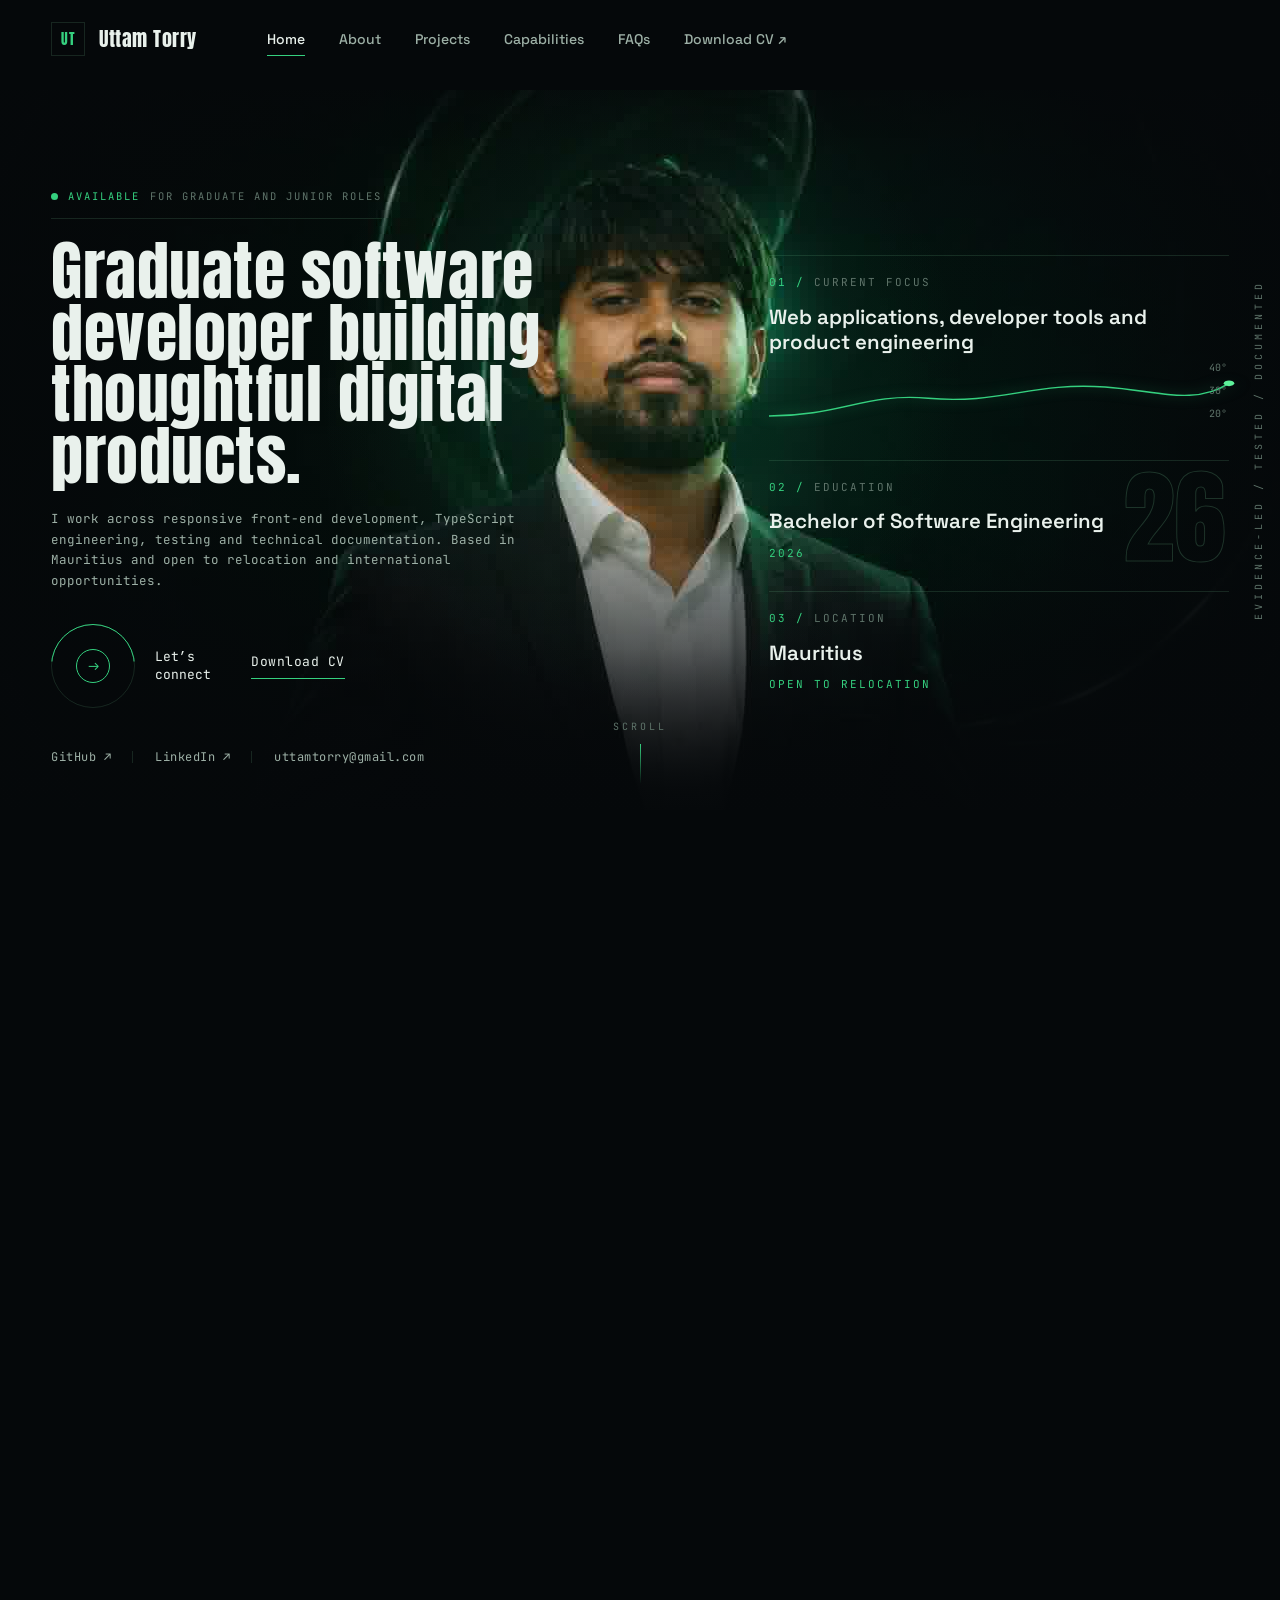
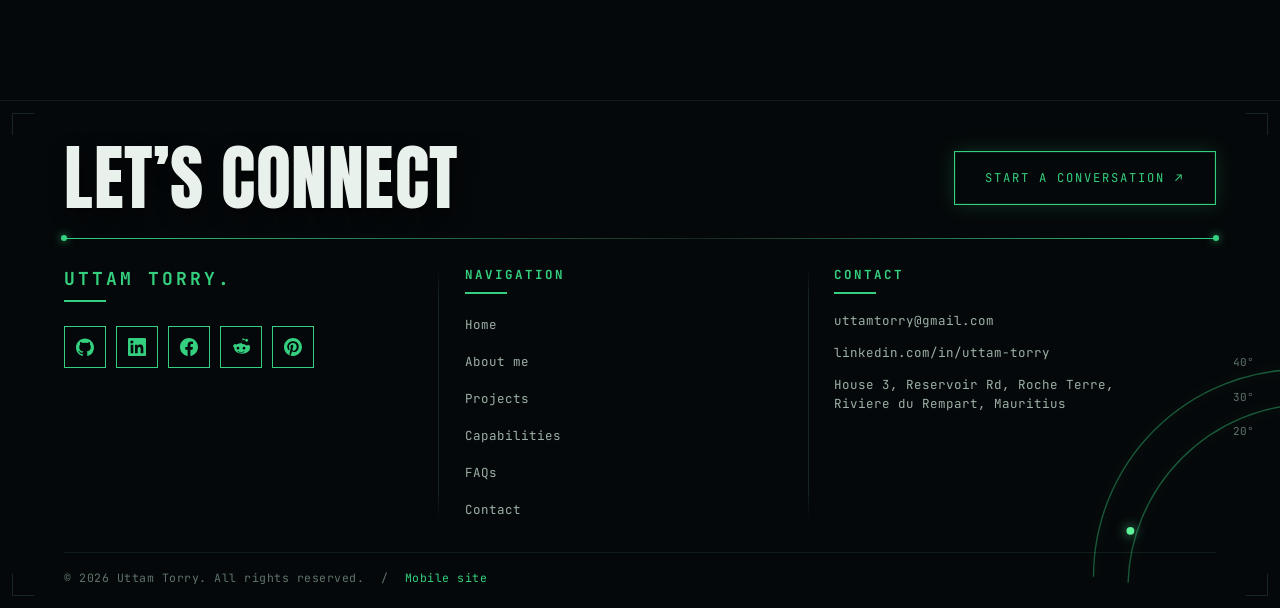
==== commit 6f8b7098: "Lock hero to a scaled stage, add assemble/disassemble + a mobile build Zoom / resize stability - The" ====
--- a/index.html
+++ b/index.html
@@ -3,6 +3,28 @@
 <head>
   <meta charset="utf-8" />
   <meta name="viewport" content="width=device-width, initial-scale=1" />
+
+  <!-- device routing: phones get the dedicated mobile build (m.html) -->
+  <script>
+  (function () {
+    try {
+      var loc = location, q = loc.search;
+      var pref = null; try { pref = localStorage.getItem("siteView"); } catch (e) {}
+      if (/[?&](desktop|full)=1/.test(q)) { pref = "desktop"; try { localStorage.setItem("siteView", "desktop"); } catch (e) {} }
+      if (/[?&]mobile=1/.test(q))         { pref = "mobile";  try { localStorage.setItem("siteView", "mobile");  } catch (e) {} }
+      var mm = window.matchMedia;
+      var coarse  = mm && (mm("(pointer: coarse)").matches || mm("(hover: none)").matches);
+      var minSide = Math.min(screen.width || 9999, screen.height || 9999);
+      var ua = /Android|iPhone|iPod|Windows Phone|IEMobile|BlackBerry|Opera Mini|Mobile Safari|webOS/i.test(navigator.userAgent);
+      var isPhone = ua || (coarse && (minSide <= 560 || window.innerWidth <= 760));
+      var wantMobile = pref === "mobile" || (pref !== "desktop" && isPhone);
+      var page = (loc.pathname.split("/").pop() || "index.html");
+      if (wantMobile && page !== "m.html") loc.replace("m.html" + loc.hash);
+      else if (!wantMobile && page === "m.html") loc.replace("index.html" + loc.hash);
+    } catch (e) {}
+  })();
+  </script>
+
   <title>Uttam Torry — Graduate Software Developer</title>
   <meta name="description" content="Graduate software developer building thoughtful digital products. Front-end, TypeScript, testing and technical documentation. Based in Mauritius, open to relocation." />
   <link rel="icon" href="data:image/svg+xml,%3Csvg xmlns='http://www.w3.org/2000/svg' viewBox='0 0 32 32'%3E%3Crect width='32' height='32' fill='%2305080a'/%3E%3Ctext x='16' y='23' font-family='Arial' font-weight='bold' font-size='18' fill='%2335d07f' text-anchor='middle'%3EUT%3C/text%3E%3C/svg%3E" />
@@ -50,6 +72,7 @@
       <span class="scroll-anchor" id="about" aria-hidden="true"></span>
       <span class="scroll-anchor" id="capabilities" aria-hidden="true"></span>
       <div class="hero__sticky">
+       <div class="hero__stage" id="heroStage">
         <canvas class="hero__canvas" id="frameCanvas"></canvas>
         <div class="hero__vignette" aria-hidden="true"></div>
         <div class="hero__rings" aria-hidden="true"></div>
@@ -58,17 +81,17 @@
         <div class="hero__grid" id="heroPanel">
 
           <div class="hero__left" id="heroLeft">
-            <p class="pill"><span class="pill__dot"></span> Available <span class="pill__muted">for graduate and junior roles</span></p>
-
-            <h1 class="hero__title">Graduate software developer building thoughtful digital products.</h1>
-
-            <p class="hero__body">
+            <p class="pill" data-anim><span class="pill__dot"></span> Available <span class="pill__muted">for graduate and junior roles</span></p>
+
+            <h1 class="hero__title" data-anim>Graduate software developer building thoughtful digital products.</h1>
+
+            <p class="hero__body" data-anim>
               I work across responsive front-end development, TypeScript engineering,
               testing and technical documentation. Based in Mauritius and open to
               relocation and international opportunities.
             </p>
 
-            <div class="hero__actions">
+            <div class="hero__actions" data-anim>
               <button class="explore" type="button" data-connect>
                 <span class="explore__ring"><span class="explore__arrow" aria-hidden="true">&#8594;</span></span>
                 <span class="explore__label">Let&#8217;s<br />connect</span>
@@ -76,7 +99,7 @@
               <a class="link-underline" href="assets/Uttam-Torry-CV-2026.pdf" download>Download CV</a>
             </div>
 
-            <ul class="hero__social">
+            <ul class="hero__social" data-anim>
               <li><a href="https://github.com/sarva-uttam" target="_blank" rel="noopener">GitHub <span aria-hidden="true">&#8599;</span></a></li>
               <li><a href="https://www.linkedin.com/in/uttam-torry-490702361/" target="_blank" rel="noopener">LinkedIn <span aria-hidden="true">&#8599;</span></a></li>
               <li><a href="mailto:uttamtorry@gmail.com">uttamtorry@gmail.com</a></li>
@@ -84,7 +107,7 @@
           </div>
 
           <div class="hero__right" id="heroRight">
-            <div class="fact">
+            <div class="fact" data-anim>
               <p class="fact__idx">01 / <span>Current focus</span></p>
               <p class="fact__lead">Web applications, developer tools and product engineering</p>
               <div class="fact__graph" aria-hidden="true">
@@ -96,14 +119,14 @@
               </div>
             </div>
 
-            <div class="fact fact--edu">
+            <div class="fact fact--edu" data-anim>
               <span class="fact__bignum" aria-hidden="true">26</span>
               <p class="fact__idx">02 / <span>Education</span></p>
               <p class="fact__lead">Bachelor of Software Engineering</p>
               <p class="fact__meta">2026</p>
             </div>
 
-            <div class="fact">
+            <div class="fact" data-anim>
               <p class="fact__idx">03 / <span>Location</span></p>
               <p class="fact__lead">Mauritius</p>
               <p class="fact__meta">Open to relocation</p>
@@ -117,13 +140,13 @@
         <div class="wp" id="workPanel">
           <div class="wp__inner">
             <div class="wp__col wp__col--left">
-              <header class="wp__head">
+              <header class="wp__head" data-anim>
                 <p class="wp__label">02 <span>/</span> Selected work</p>
                 <div class="wp__rule" aria-hidden="true"></div>
                 <h2 class="wp__title">Projects that show how I think and build</h2>
               </header>
 
-              <article class="wp-card">
+              <article class="wp-card" data-anim>
                 <span class="wp-card__num" aria-hidden="true">01</span>
                 <p class="wp-card__id">01 <span>/ ISeeCode</span></p>
                 <p class="wp-card__cat">Visual code interpreter</p>
@@ -138,7 +161,7 @@
                 <a class="wp-card__link" href="https://github.com/" target="_blank" rel="noopener">View repository <span aria-hidden="true">&#8599;</span></a>
               </article>
 
-              <article class="wp-card">
+              <article class="wp-card" data-anim>
                 <span class="wp-card__num" aria-hidden="true">02</span>
                 <p class="wp-card__id">02 <span>/ Enveloped</span></p>
                 <p class="wp-card__cat">Digital invitations</p>
@@ -159,7 +182,7 @@
             </div>
 
             <div class="wp__col wp__col--right">
-              <article class="wp-card">
+              <article class="wp-card" data-anim>
                 <span class="wp-card__num" aria-hidden="true">03</span>
                 <p class="wp-card__id">03 <span>/ Zordi Budget Tracker</span></p>
                 <p class="wp-card__cat">Civic technology</p>
@@ -174,7 +197,7 @@
                 <a class="wp-card__link" href="#footer">Case study <span aria-hidden="true">&#8599;</span></a>
               </article>
 
-              <article class="wp-card">
+              <article class="wp-card" data-anim>
                 <span class="wp-card__num" aria-hidden="true">04</span>
                 <p class="wp-card__id">04 <span>/ Bwoo &amp; Bloo&#8217;s Books</span></p>
                 <p class="wp-card__cat">Creative publishing system</p>
@@ -193,7 +216,7 @@
               </article>
             </div>
           </div>
-          <div class="wp__angles" aria-hidden="true"><i>40&deg;</i><i>30&deg;</i><i>20&deg;</i></div>
+          <div class="wp__angles" aria-hidden="true" data-anim><i>40&deg;</i><i>30&deg;</i><i>20&deg;</i></div>
         </div>
         <!-- /PANEL -->
 
@@ -238,9 +261,9 @@
           </p>
 
           <div class="wp__angles" aria-hidden="true"><i>40&deg;</i><i>30&deg;</i><i>20&deg;</i></div>
-          <span class="ap__cross" aria-hidden="true"></span>
-
-          <svg class="ap__graph" viewBox="0 0 320 60" preserveAspectRatio="none" aria-hidden="true">
+          <span class="ap__cross" aria-hidden="true" data-anim></span>
+
+          <svg class="ap__graph" viewBox="0 0 320 60" preserveAspectRatio="none" aria-hidden="true" data-anim>
             <path d="M0,50 C46,50 60,30 104,34 C150,38 165,14 210,20 C250,25 274,40 300,8" />
             <circle cx="300" cy="8" r="3.4" />
           </svg>
@@ -249,7 +272,7 @@
 
         <!-- PANEL — core capabilities ring -->
         <div class="rp" id="ringPanel">
-          <header class="rp__head">
+          <header class="rp__head" data-anim>
             <p class="wp__label">04 <span>/</span> Core capabilities</p>
             <div class="wp__rule" aria-hidden="true"></div>
             <p class="rp__sub">What I build with &mdash; circling past.</p>
@@ -275,6 +298,7 @@
           <span>Scroll</span>
           <span class="hero__hint-line"></span>
         </div>
+       </div>
       </div>
     </section>
 
@@ -333,7 +357,11 @@
         <circle cx="42" cy="150" r="3.4" />
       </svg>
 
-      <p class="foot-copy reveal">&copy; 2026 Uttam Torry. All rights reserved.</p>
+      <p class="foot-copy reveal">
+        &copy; 2026 Uttam Torry. All rights reserved.
+        <span class="foot-sep" aria-hidden="true">/</span>
+        <a class="foot-switch" href="m.html?mobile=1" data-view="mobile">Mobile site</a>
+      </p>
     </footer>
 
   </main>
--- a/styles.css
+++ b/styles.css
@@ -165,6 +165,23 @@
   position: sticky; top: 0;
   height: 100vh; width: 100%;
   overflow: hidden;
+  display: grid; place-items: center;
+  background: var(--bg);
+}
+
+/* ---- Locked design stage ------------------------------------------------
+   The whole scene is composed at a fixed 1280 x 720 canvas and cover-scaled
+   to the viewport (JS sets --hsc). `container-type: size` pins the cqw / cqh
+   units the overlay panels use to 12.8px / 7.2px, so every component stays
+   welded to the portrait at any zoom level or window size. */
+.hero__stage {
+  position: relative;
+  width: 1280px; height: 720px;
+  container-type: size;
+  --pad: clamp(20px, 4cqw, 64px);
+  transform: scale(var(--hsc, 1));
+  transform-origin: center center;
+  will-change: transform;
 }
 .hero__canvas {
   position: absolute; inset: 0;
@@ -230,7 +247,7 @@
 .hero__title {
   font-family: var(--font-display);
   font-weight: 400;
-  font-size: clamp(36px, 5vw, 74px);
+  font-size: clamp(36px, 5cqw, 74px);
   line-height: .96;
   letter-spacing: .5px;
   text-transform: none;
@@ -323,7 +340,7 @@
 .fact__lead {
   font-family: var(--font-ui);
   font-weight: 600;
-  font-size: clamp(17px, 1.6vw, 22px);
+  font-size: clamp(17px, 1.6cqw, 22px);
   line-height: 1.25;
 }
 .fact__meta {
@@ -557,7 +574,7 @@
 .wp {
   position: absolute; inset: 0; z-index: 6;
   display: flex; align-items: center; justify-content: center;
-  padding: clamp(80px, 10.5vh, 100px) var(--pad) clamp(30px, 5vh, 44px);
+  padding: clamp(80px, 10.5cqh, 100px) var(--pad) clamp(30px, 5cqh, 44px);
   opacity: 0; visibility: hidden;
   pointer-events: none;
   will-change: transform, opacity;
@@ -571,16 +588,16 @@
 .wp a { pointer-events: auto; }
 .wp__inner {
   display: flex; justify-content: space-between; align-items: flex-start;
-  gap: clamp(24px, 4vw, 56px);
+  gap: clamp(24px, 4cqw, 56px);
   width: 100%; max-width: 1840px;
 }
 .wp__col {
   display: flex; flex-direction: column;
-  gap: clamp(12px, 1.8vh, 20px);
-  flex: 0 1 clamp(300px, 33vw, 480px);
+  gap: clamp(12px, 1.8cqh, 20px);
+  flex: 0 1 clamp(300px, 33cqw, 480px);
   min-width: 0;
 }
-.wp__col--right { padding-top: clamp(8px, 4vh, 40px); }
+.wp__col--right { padding-top: clamp(8px, 4cqh, 40px); }
 .wp__head { align-self: start; margin-bottom: 2px; }
 .wp__label {
   font-family: var(--font-mono);
@@ -590,7 +607,7 @@
 .wp__label span { color: var(--muted); }
 .wp__rule {
   position: relative; margin: 12px 0 18px;
-  height: 1px; width: min(520px, 42vw);
+  height: 1px; width: min(520px, 42cqw);
   background: linear-gradient(90deg, var(--green) 0%, var(--line) 55%, transparent 100%);
 }
 .wp__rule::before {
@@ -601,14 +618,14 @@
 }
 .wp__title {
   font-family: var(--font-display); font-weight: 400;
-  font-size: clamp(24px, 3vw, 42px);
+  font-size: clamp(24px, 3cqw, 42px);
   line-height: .98; letter-spacing: .5px; max-width: 13ch;
 }
 .wp-card {
   position: relative;
   border: 1px solid var(--line);
   background: linear-gradient(180deg, rgba(5,9,8,.34), rgba(5,9,8,.16));
-  padding: clamp(12px, 1.3vw, 18px) clamp(16px, 1.6vw, 24px) clamp(12px, 1.3vw, 16px);
+  padding: clamp(12px, 1.3cqw, 18px) clamp(16px, 1.6cqw, 24px) clamp(12px, 1.3cqw, 16px);
   overflow: hidden;
 }
 .wp-card::before, .wp-card::after {
@@ -618,7 +635,7 @@
 .wp-card::after  { bottom: -1px; right: -1px; border-left: 0; border-top: 0; }
 .wp-card__num {
   position: absolute; top: -14px; right: 4px;
-  font-family: var(--font-display); font-size: clamp(64px, 7vw, 104px);
+  font-family: var(--font-display); font-size: clamp(64px, 7cqw, 104px);
   line-height: 1; color: transparent;
   -webkit-text-stroke: 1px rgba(120, 200, 150, .2);
   pointer-events: none; user-select: none;
@@ -631,7 +648,7 @@
 }
 .wp-card__desc {
   margin-top: 10px; font-family: var(--font-ui); font-weight: 500;
-  font-size: clamp(14px, 1.35vw, 17px); line-height: 1.28; max-width: 24ch;
+  font-size: clamp(14px, 1.35cqw, 17px); line-height: 1.28; max-width: 24ch;
 }
 .wp-card__viz { margin: 10px 0 9px; height: 30px; max-width: 300px; }
 .wp-card__viz svg { width: 100%; height: 100%; overflow: visible; }
@@ -652,7 +669,7 @@
 .wp-card__link span { display: inline-block; margin-left: 4px; transition: transform .25s ease; }
 .wp-card__link:hover span { transform: translate(3px, -3px); }
 .wp__angles {
-  position: absolute; top: clamp(80px, 10.5vh, 100px); right: 20px;
+  position: absolute; top: clamp(80px, 10.5cqh, 100px); right: 20px;
   display: flex; flex-direction: column; gap: 12px;
 }
 .wp__angles i { font-family: var(--font-mono); font-style: normal; font-size: 10px; color: var(--muted); }
@@ -660,7 +677,7 @@
 /* ---- Panel: About ---- */
 .ap {
   position: absolute; inset: 0; z-index: 6;
-  padding: clamp(88px, 11vh, 112px) var(--pad) clamp(28px, 5vh, 44px);
+  padding: clamp(88px, 11cqh, 112px) var(--pad) clamp(28px, 5cqh, 44px);
   opacity: 0; visibility: hidden;
   pointer-events: none;
   will-change: transform, opacity;
@@ -674,26 +691,26 @@
 .ap a { pointer-events: auto; }
 .ap__col {
   position: relative; z-index: 3;
-  max-width: clamp(320px, 34vw, 500px);
+  max-width: clamp(320px, 34cqw, 500px);
   display: flex; flex-direction: column;
 }
 .ap__head { margin-bottom: 20px; }
 .ap__p {
   font-family: var(--font-mono);
-  font-size: clamp(11px, 0.92vw, 13.5px);
+  font-size: clamp(11px, 0.92cqw, 13.5px);
   line-height: 1.7; color: var(--text-dim);
 }
 .ap__div { width: 38px; height: 1px; background: var(--line); margin: 14px 0; }
 .ap__type {
   position: absolute; z-index: 2;
-  right: clamp(34px, 3vw, 58px); top: 12%;
+  right: clamp(34px, 3cqw, 58px); top: 12%;
   display: flex; flex-direction: column; align-items: flex-start;
   line-height: .9;
 }
 .ap .wp__angles { display: none; }
 .ap__lg {
   font-family: var(--font-display); font-weight: 400;
-  font-size: clamp(44px, 5.3vw, 108px);
+  font-size: clamp(44px, 5.3cqw, 108px);
   text-transform: uppercase; color: var(--text); letter-spacing: .5px;
   text-shadow: 0 1px 0 rgba(0,0,0,.35), 3px 6px 18px rgba(0,0,0,.55);
   will-change: transform, opacity;
@@ -702,14 +719,14 @@
 .ap__and {
   font-family: "Playfair Display", Georgia, serif;
   font-style: italic; font-weight: 500;
-  font-size: clamp(24px, 3vw, 58px);
+  font-size: clamp(24px, 3cqw, 58px);
   color: var(--green);
   margin: .04em 0 .06em .12em;
   will-change: transform, opacity;
 }
 .ap__cross {
   position: absolute; z-index: 2;
-  top: clamp(66px, 8.5vh, 100px); right: clamp(80px, 9vw, 190px);
+  top: clamp(66px, 8.5cqh, 100px); right: clamp(80px, 9cqw, 190px);
   width: 44px; height: 44px; opacity: .5;
 }
 .ap__cross::before, .ap__cross::after { content: ""; position: absolute; background: var(--green); }
@@ -717,16 +734,16 @@
 .ap__cross::after  { top: 50%; left: 0; height: 1px; width: 100%; transform: translateY(-50%); }
 .ap__lang {
   position: absolute; z-index: 3;
-  right: var(--pad); bottom: clamp(40px, 9vh, 90px);
+  right: var(--pad); bottom: clamp(40px, 9cqh, 90px);
   max-width: 240px;
   font-family: var(--font-mono);
-  font-size: clamp(12px, 0.95vw, 14px); line-height: 1.6; color: var(--text);
+  font-size: clamp(12px, 0.95cqw, 14px); line-height: 1.6; color: var(--text);
 }
 .ap__lang span { display: block; color: var(--green); letter-spacing: .5px; margin-bottom: 4px; }
 .ap__graph {
   position: absolute; z-index: 2;
-  right: 60px; bottom: clamp(150px, 24vh, 240px);
-  width: clamp(180px, 20vw, 320px); height: 56px; overflow: visible;
+  right: 60px; bottom: clamp(150px, 24cqh, 240px);
+  width: clamp(180px, 20cqw, 320px); height: 56px; overflow: visible;
 }
 .ap__graph path { fill: none; stroke: var(--green); stroke-width: 1.4; filter: drop-shadow(0 0 6px rgba(53,208,127,.5)); }
 .ap__graph circle { fill: var(--green-bright); }
@@ -747,14 +764,12 @@
 .rp a { pointer-events: auto; }
 .rp__head {
   position: absolute; z-index: 4;
-  top: clamp(88px, 11vh, 112px); left: var(--pad);
-  max-width: clamp(240px, 24vw, 340px);
-}
-.rp__sub {
-  margin-top: 8px; font-family: var(--font-mono);
-  font-size: clamp(10.5px, 0.82vw, 12.5px); line-height: 1.7; color: var(--text-dim);
-}
-.rp__ring { position: absolute; left: 52%; top: 50%; width: 0; height: 0; }
+  top: 40px; left: var(--pad);
+  max-width: 300px;
+}
+.rp__head .wp__rule { margin: 8px 0 0; width: 160px; }
+.rp__sub { display: none; }
+.rp__ring { position: absolute; left: 640px; top: 400px; width: 0; height: 0; }
 .rp__orbit {
   position: absolute; left: 0; top: 0;
   transform: translate(-50%, -50%);
@@ -774,7 +789,7 @@
     0 0 60px rgba(155, 214, 69, .18),
     0 20px 52px rgba(0, 0, 0, .55);
   display: flex; flex-direction: column; justify-content: space-between;
-  padding: clamp(13px, 1.1vw, 20px);
+  padding: clamp(13px, 1.1cqw, 20px);
   overflow: hidden;
   will-change: transform, opacity;
 }
@@ -791,7 +806,7 @@
 }
 .rp__label {
   font-family: var(--font-ui); font-weight: 700;
-  font-size: clamp(15px, 1.4vw, 20px); line-height: 1.18;
+  font-size: clamp(15px, 1.4cqw, 20px); line-height: 1.18;
   color: #0e1f15; text-wrap: balance;
 }
 
@@ -1047,6 +1062,173 @@
   .faq-hero__lead { padding-left: 0; margin-left: 0; }
   .faq-item__a { padding-left: 0; }
 }
+
+/* ============ FOOTER VIEW SWITCH (both builds) ============ */
+.foot-sep { margin: 0 9px; color: var(--muted); }
+.foot-switch {
+  color: var(--green);
+  border-bottom: 1px solid transparent;
+  transition: border-color .2s ease;
+}
+.foot-switch:hover, .foot-switch:focus-visible { border-color: var(--green); }
+
+/* ============ MOBILE BUILD (m.html) ============ */
+.mob {
+  --m-pad: clamp(20px, 6vw, 34px);
+}
+.m-main { display: block; }
+
+.m-hero { position: relative; }
+.m-hero__media {
+  position: relative;
+  height: 58svh; min-height: 330px; max-height: 560px;
+  overflow: hidden;
+}
+.m-hero__img {
+  width: 100%; height: 100%;
+  object-fit: cover; object-position: 55% 18%;
+  display: block;
+}
+.m-hero__grad {
+  position: absolute; inset: 0; pointer-events: none;
+  background:
+    linear-gradient(180deg, rgba(5,8,10,.5) 0%, rgba(5,8,10,0) 26%, rgba(5,8,10,.15) 60%, var(--bg) 100%),
+    linear-gradient(90deg, rgba(5,8,10,.55) 0%, rgba(5,8,10,0) 45%);
+}
+.m-hero__body {
+  position: relative; z-index: 2;
+  margin-top: -44px;
+  padding: 0 var(--m-pad);
+}
+.m-hero__title {
+  font-family: var(--font-display); font-weight: 400;
+  font-size: clamp(29px, 8.4vw, 46px); line-height: .99;
+  letter-spacing: .3px; margin-top: 16px;
+}
+.m-lead {
+  font-family: var(--font-mono);
+  font-size: 12.5px; line-height: 1.7; color: var(--text-dim);
+  margin-top: 16px;
+}
+.m-actions { display: flex; flex-wrap: wrap; gap: 12px; margin-top: 24px; }
+.m-btn {
+  display: inline-flex; align-items: center; gap: 8px;
+  padding: 13px 20px;
+  font-family: var(--font-mono); font-size: 11.5px;
+  letter-spacing: 1.6px; text-transform: uppercase;
+  border: 1px solid var(--green); color: var(--green);
+  background: transparent; cursor: pointer;
+}
+.m-btn span { transition: transform .2s ease; }
+.m-btn:active span { transform: translate(2px, -2px); }
+.m-btn--solid { background: var(--green); color: #04140c; }
+.m-hero__social {
+  list-style: none; display: flex; flex-wrap: wrap; gap: 10px 20px;
+  margin-top: 24px;
+  font-family: var(--font-mono); font-size: 12px; color: var(--text-dim);
+}
+.m-hero__social a { border-bottom: 1px solid var(--line); padding-bottom: 3px; }
+.m-hero__social a:hover { color: var(--green); }
+
+.m-sec {
+  padding: clamp(46px, 12vw, 74px) var(--m-pad);
+  border-top: 1px solid var(--line-soft);
+  scroll-margin-top: 64px;
+}
+.m-hero { scroll-margin-top: 0; }
+.mob .pill { flex-wrap: wrap; }
+.m-facts { display: grid; gap: 20px; padding-top: clamp(40px, 10vw, 60px); }
+.m-fact { border-top: 1px solid var(--line); padding-top: 14px; }
+.m-fact__idx {
+  font-family: var(--font-mono); font-size: 10.5px;
+  letter-spacing: 2px; text-transform: uppercase; color: var(--green);
+  margin-bottom: 9px;
+}
+.m-fact__idx span { color: var(--muted); }
+.m-fact__lead { font-family: var(--font-ui); font-weight: 600; font-size: 17px; line-height: 1.25; }
+.m-fact__meta {
+  margin-top: 8px; font-family: var(--font-mono); font-size: 10.5px;
+  letter-spacing: 1.5px; text-transform: uppercase; color: var(--green);
+}
+
+.m-head { margin-bottom: 6px; }
+.m-label {
+  font-family: var(--font-mono); font-size: 11px;
+  letter-spacing: 3px; text-transform: uppercase; color: var(--text);
+  display: flex; gap: 9px;
+}
+.m-label span { color: var(--muted); }
+.m-title {
+  font-family: var(--font-display); font-weight: 400;
+  font-size: clamp(23px, 6.4vw, 32px); line-height: 1;
+  text-transform: uppercase; letter-spacing: .5px; margin-top: 12px;
+}
+.m-display {
+  font-family: var(--font-display); font-weight: 400;
+  font-size: clamp(30px, 9.2vw, 50px); line-height: .95;
+  text-transform: uppercase; letter-spacing: .5px; margin-top: 12px;
+}
+.m-display em {
+  font-family: "Playfair Display", Georgia, serif;
+  font-style: italic; font-weight: 500;
+  font-size: .58em; color: var(--green);
+}
+
+.m-card {
+  position: relative;
+  border: 1px solid var(--line);
+  border-top: 3px solid var(--green);
+  padding: 18px 18px 16px;
+  margin-top: 14px;
+  background: linear-gradient(180deg, rgba(53,208,127,.04), transparent 60%);
+}
+.m-card::before, .m-card::after {
+  content: ""; position: absolute; width: 7px; height: 7px; border: 1px solid var(--green);
+}
+.m-card::before { bottom: -1px; left: -1px; border-right: 0; border-top: 0; }
+.m-card::after  { bottom: -1px; right: -1px; border-left: 0; border-top: 0; }
+.m-card__id { font-family: var(--font-mono); font-size: 12.5px; color: var(--green); }
+.m-card__id span { color: var(--text); }
+.m-card__cat {
+  margin-top: 5px; font-family: var(--font-mono); font-size: 10px;
+  letter-spacing: 2px; text-transform: uppercase; color: var(--muted);
+}
+.m-card__desc { margin-top: 10px; font-family: var(--font-ui); font-weight: 500; font-size: 15px; line-height: 1.3; }
+.m-card__tags { margin-top: 10px; font-family: var(--font-mono); font-size: 10.5px; color: var(--text-dim); }
+.m-card__link {
+  display: inline-block; margin-top: 12px;
+  font-family: var(--font-mono); font-size: 12px; color: var(--green);
+  padding-bottom: 3px; border-bottom: 1px solid var(--green);
+}
+.m-card__link span { display: inline-block; margin-left: 3px; }
+
+.m-p {
+  font-family: var(--font-mono);
+  font-size: 12.5px; line-height: 1.75; color: var(--text-dim);
+  margin-top: 16px;
+}
+.m-p--accent { color: var(--text); margin-top: 22px; }
+.m-p--accent span {
+  display: block; color: var(--green);
+  font-size: 10.5px; letter-spacing: 1.5px; text-transform: uppercase; margin-bottom: 5px;
+}
+
+.m-caps { list-style: none; margin-top: 10px; border-top: 1px solid var(--line); }
+.m-cap {
+  display: flex; gap: 14px; align-items: baseline;
+  padding: 15px 2px;
+  border-bottom: 1px solid var(--line-soft);
+  font-family: var(--font-ui); font-weight: 600; font-size: 16px; color: var(--text);
+}
+.m-cap__n { font-family: var(--font-mono); font-size: 12px; font-weight: 700; color: var(--green); }
+.m-faq-link { margin-top: 26px; font-family: var(--font-mono); font-size: 12.5px; line-height: 1.6; color: var(--text-dim); }
+.m-faq-link a { color: var(--green); border-bottom: 1px solid var(--green); padding-bottom: 2px; }
+
+.m-reveal {
+  opacity: 0; transform: translateY(22px);
+  transition: opacity .6s ease, transform .6s ease;
+}
+.m-reveal.is-in { opacity: 1; transform: none; }
 
 /* ============ RESPONSIVE ============ */
 @media (max-width: 1200px) {
@@ -1071,60 +1253,9 @@
   .nav__links a { font-size: 17px; }
   .nav__cv { display: inline-block; margin-top: 6px; }
 
-  .hero__grid { grid-template-columns: 1fr; align-content: center; gap: 40px; }
-  .hero__left { max-width: 640px; }
-  .hero__right {
-    justify-self: start; max-width: 640px;
-    display: none;
-  }
-  .hero__rail { display: none; }
-
-  .hero { height: 820vh; }
-
-  /* panels: single scrolling column on small screens */
-  .wp {
-    align-items: flex-start;
-    padding: clamp(78px, 10vh, 92px) var(--pad) 28px;
-    overflow-y: auto;
-  }
-  .wp__inner { flex-direction: column; align-items: stretch; }
-  .wp__col { gap: 16px; flex: 1 1 auto; }
-  .wp__col--right { padding-top: 0; }
-  .wp__angles { display: none; }
-  .wp__rule { width: min(420px, 70vw); margin: 10px 0 14px; }
-  .wp__title { font-size: clamp(22px, 6vw, 32px); max-width: none; }
-  .wp-card__desc { max-width: none; }
-
-  .ap {
-    display: flex; flex-direction: column; align-items: flex-start;
-    gap: 18px;
-    padding: clamp(76px, 9vh, 90px) var(--pad) 28px;
-    overflow-y: auto;
-    background: linear-gradient(180deg, rgba(4,7,9,.5), rgba(4,7,9,.32));
-  }
-  .ap__col { max-width: none; }
-  .ap__head { margin-bottom: 14px; }
-  .ap__type, .ap__graph, .ap__cross { display: none; }
-  .ap__lang { position: static; max-width: none; }
-
-  .rp {
-    display: flex; flex-direction: column; align-items: flex-start;
-    gap: 18px;
-    padding: clamp(76px, 9vh, 90px) var(--pad) 28px;
-    overflow-y: auto;
-    background: linear-gradient(180deg, rgba(4,7,9,.5), rgba(4,7,9,.32));
-  }
-  .rp__head { position: static; max-width: none; }
-  .rp__ring {
-    position: static; width: 100%; height: auto;
-    display: grid; grid-template-columns: 1fr 1fr; gap: 10px;
-  }
-  .rp__orbit { display: none; }
-  .rp__card {
-    position: static; width: auto; height: auto; margin: 0;
-    min-height: clamp(118px, 33vw, 168px);
-    transform: none !important;
-  }
+  /* The scrolly hero is a locked, cover-scaled poster — it does NOT reflow.
+     Phones are routed to m.html instead; a narrow desktop window just sees
+     the whole composition scaled down. */
 
   .foot-cols { grid-template-columns: 1fr 1fr; gap: 40px; }
   .foot-col:not(:last-child)::after { display: none; }
@@ -1132,23 +1263,6 @@
 }
 
 @media (max-width: 720px) {
-  .hero { height: 740vh; }
-  .hero__vignette {
-    background:
-      linear-gradient(180deg, rgba(5,8,10,.92) 0%, rgba(5,8,10,.55) 30%, rgba(5,8,10,.55) 55%, rgba(5,8,10,.97) 100%),
-      linear-gradient(90deg, rgba(5,8,10,.9) 0%, rgba(5,8,10,.4) 70%, rgba(5,8,10,.2) 100%);
-  }
-  .hero__grid { padding-top: 104px; padding-bottom: 84px; align-content: start; }
-  .hero__body { font-size: 12.5px; color: var(--text); }
-  .pill { flex-wrap: wrap; }
-  .hero__actions { flex-direction: column; align-items: flex-start; gap: 26px; }
-  .hero__social { margin-top: 36px; gap: 14px; }
-
-  .wp { padding-top: 74px; }
-  .wp__col { gap: 12px; }
-  .wp-card { padding: 12px 14px 12px; }
-  .wp-card__viz { display: none; }
-
   .foot-top { flex-direction: column; gap: 20px; }
   .foot-cols { grid-template-columns: 1fr; gap: 34px; }
   .foot-social { margin-top: 26px; }
@@ -1160,4 +1274,5 @@
   .faq-item[open] .faq-item__a { animation: none; }
   .faq-item__icon::before, .faq-item__icon::after,
   .nav__links, .faq-nav__list a { transition: none; }
-}
+  .m-reveal { transition: none !important; }
+}
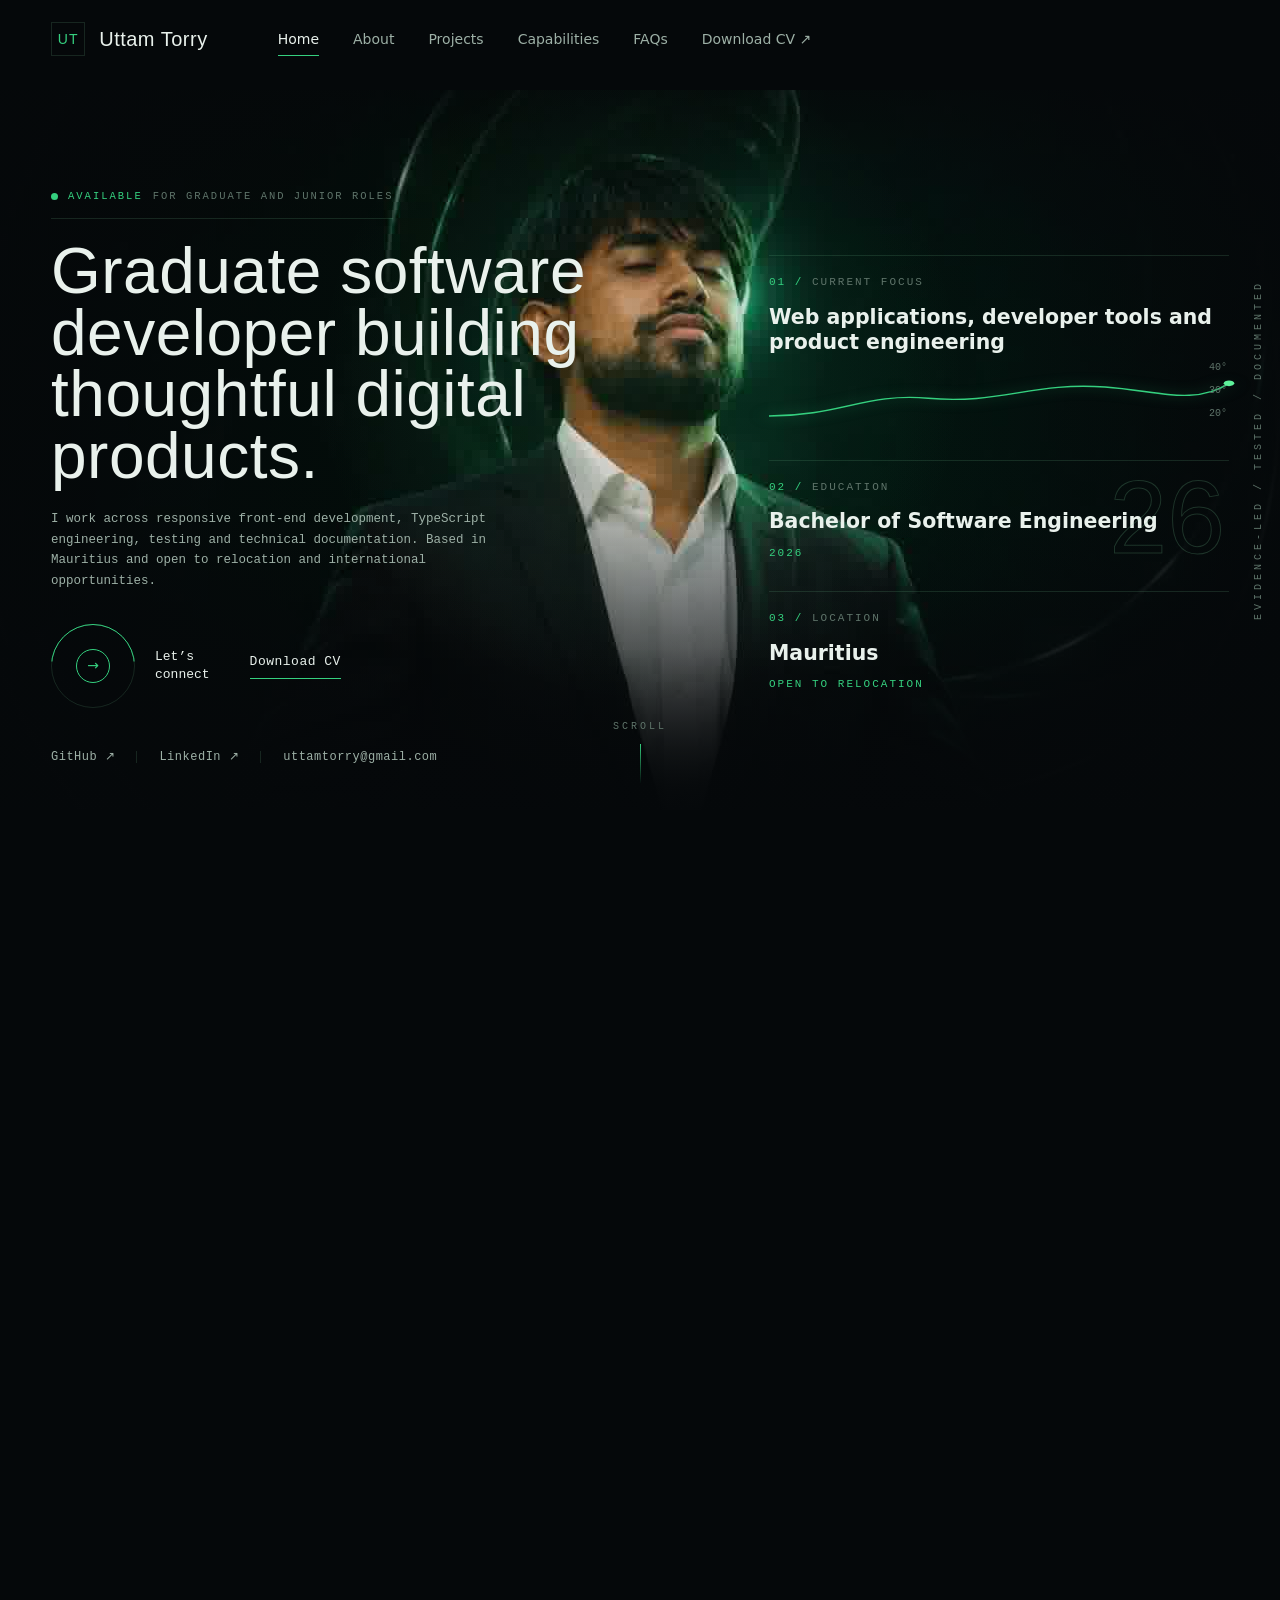
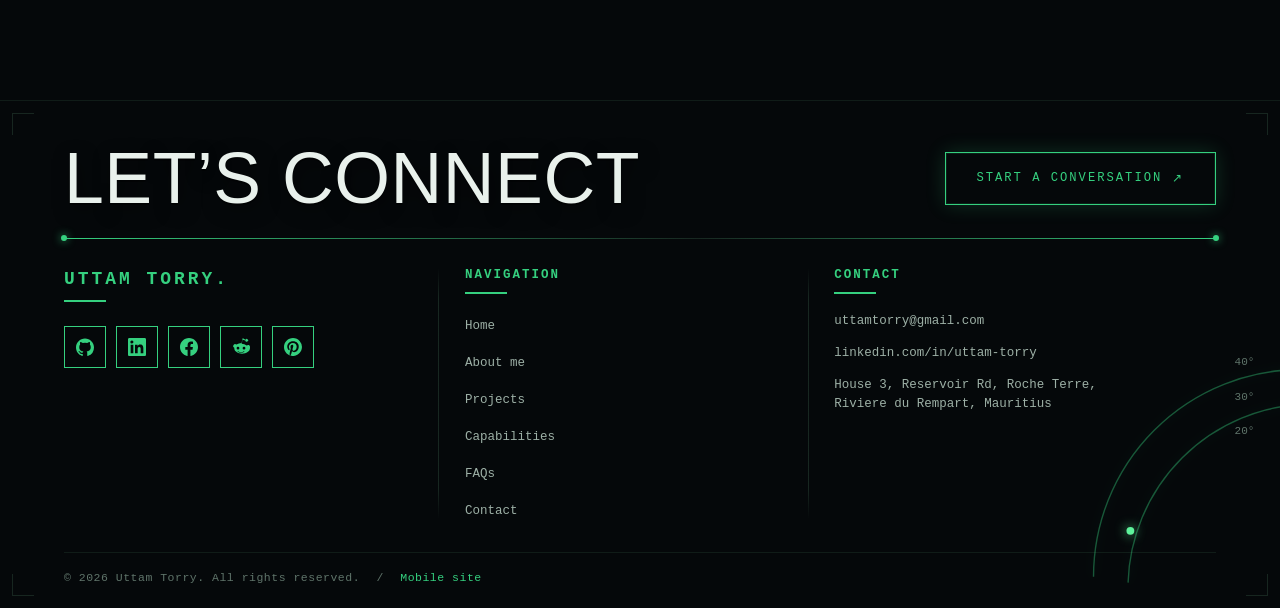
==== commit b10f9e05: "security: proportionate hardening for the static site Audit outcome: static site on GitHub Pages, no" ====
--- a/index.html
+++ b/index.html
@@ -4,26 +4,15 @@
   <meta charset="utf-8" />
   <meta name="viewport" content="width=device-width, initial-scale=1" />
 
+  <!-- Baseline hardening. GitHub Pages cannot set response headers, so the
+       policy that can live in markup is set here; the rest (X-Content-Type-
+       Options, Permissions-Policy, frame-ancestors) needs a hosting-level
+       header — see docs/security/control-matrix.md. -->
+  <meta http-equiv="Content-Security-Policy" content="default-src 'self'; base-uri 'self'; script-src 'self'; style-src 'self' 'unsafe-inline' https://fonts.googleapis.com; font-src 'self' https://fonts.gstatic.com; img-src 'self' data:; connect-src 'self'; form-action 'self'; frame-src 'none'; object-src 'none'; manifest-src 'self'; upgrade-insecure-requests" />
+  <meta name="referrer" content="strict-origin-when-cross-origin" />
+
   <!-- device routing: phones get the dedicated mobile build (m.html) -->
-  <script>
-  (function () {
-    try {
-      var loc = location, q = loc.search;
-      var pref = null; try { pref = localStorage.getItem("siteView"); } catch (e) {}
-      if (/[?&](desktop|full)=1/.test(q)) { pref = "desktop"; try { localStorage.setItem("siteView", "desktop"); } catch (e) {} }
-      if (/[?&]mobile=1/.test(q))         { pref = "mobile";  try { localStorage.setItem("siteView", "mobile");  } catch (e) {} }
-      var mm = window.matchMedia;
-      var coarse  = mm && (mm("(pointer: coarse)").matches || mm("(hover: none)").matches);
-      var minSide = Math.min(screen.width || 9999, screen.height || 9999);
-      var ua = /Android|iPhone|iPod|Windows Phone|IEMobile|BlackBerry|Opera Mini|Mobile Safari|webOS/i.test(navigator.userAgent);
-      var isPhone = ua || (coarse && (minSide <= 560 || window.innerWidth <= 760));
-      var wantMobile = pref === "mobile" || (pref !== "desktop" && isPhone);
-      var page = (loc.pathname.split("/").pop() || "index.html");
-      if (wantMobile && page !== "m.html") loc.replace("m.html" + loc.hash);
-      else if (!wantMobile && page === "m.html") loc.replace("index.html" + loc.hash);
-    } catch (e) {}
-  })();
-  </script>
+  <script src="route.js"></script>
 
   <title>Uttam Torry — Graduate Software Developer</title>
   <meta name="description" content="Graduate software developer building thoughtful digital products. Front-end, TypeScript, testing and technical documentation. Based in Mauritius, open to relocation." />
@@ -100,8 +89,8 @@
             </div>
 
             <ul class="hero__social" data-anim>
-              <li><a href="https://github.com/sarva-uttam" target="_blank" rel="noopener">GitHub <span aria-hidden="true">&#8599;</span></a></li>
-              <li><a href="https://www.linkedin.com/in/uttam-torry-490702361/" target="_blank" rel="noopener">LinkedIn <span aria-hidden="true">&#8599;</span></a></li>
+              <li><a href="https://github.com/sarva-uttam" target="_blank" rel="noopener noreferrer">GitHub <span aria-hidden="true">&#8599;</span></a></li>
+              <li><a href="https://www.linkedin.com/in/uttam-torry-490702361/" target="_blank" rel="noopener noreferrer">LinkedIn <span aria-hidden="true">&#8599;</span></a></li>
               <li><a href="mailto:uttamtorry@gmail.com">uttamtorry@gmail.com</a></li>
             </ul>
           </div>
@@ -158,7 +147,7 @@
                   </svg>
                 </div>
                 <p class="wp-card__tags">C++ &middot; Python &middot; JavaScript &middot; C#</p>
-                <a class="wp-card__link" href="https://github.com/" target="_blank" rel="noopener">View repository <span aria-hidden="true">&#8599;</span></a>
+                <a class="wp-card__link" href="https://github.com/" target="_blank" rel="noopener noreferrer">View repository <span aria-hidden="true">&#8599;</span></a>
               </article>
 
               <article class="wp-card" data-anim>
@@ -320,11 +309,11 @@
         <div class="foot-col foot-col--brand reveal">
           <p class="foot-brand">Uttam Torry.</p>
           <ul class="foot-social">
-            <li><a href="https://github.com/sarva-uttam" aria-label="GitHub" target="_blank" rel="noopener"><svg viewBox="0 0 24 24" aria-hidden="true"><path d="M12 .5C5.37.5 0 5.87 0 12.5c0 5.3 3.44 9.8 8.2 11.39.6.11.82-.26.82-.58v-2c-3.34.73-4.04-1.61-4.04-1.61-.55-1.39-1.34-1.76-1.34-1.76-1.09-.75.08-.73.08-.73 1.2.09 1.84 1.24 1.84 1.24 1.07 1.84 2.81 1.31 3.5 1 .11-.78.42-1.31.76-1.61-2.67-.3-5.47-1.34-5.47-5.95 0-1.31.47-2.39 1.24-3.23-.13-.31-.54-1.53.12-3.18 0 0 1.01-.32 3.3 1.23a11.5 11.5 0 0 1 6 0c2.29-1.55 3.3-1.23 3.3-1.23.66 1.65.25 2.87.12 3.18.77.84 1.24 1.92 1.24 3.23 0 4.62-2.81 5.64-5.49 5.94.43.37.82 1.1.82 2.22v3.29c0 .32.21.7.82.58A12 12 0 0 0 24 12.5C24 5.87 18.63.5 12 .5z"/></svg></a></li>
-            <li><a href="https://www.linkedin.com/in/uttam-torry-490702361/" aria-label="LinkedIn" target="_blank" rel="noopener"><svg viewBox="0 0 24 24" aria-hidden="true"><path d="M20.45 20.45h-3.56v-5.57c0-1.33-.03-3.04-1.85-3.04-1.86 0-2.14 1.45-2.14 2.94v5.67H9.35V9h3.41v1.56h.05c.48-.9 1.64-1.85 3.37-1.85 3.6 0 4.27 2.37 4.27 5.45v6.29zM5.34 7.43a2.07 2.07 0 1 1 0-4.13 2.07 2.07 0 0 1 0 4.13zM7.12 20.45H3.56V9h3.56v11.45zM22.22 0H1.77C.79 0 0 .77 0 1.72v20.56C0 23.23.79 24 1.77 24h20.45C23.2 24 24 23.23 24 22.28V1.72C24 .77 23.2 0 22.22 0z"/></svg></a></li>
-            <li><a href="https://www.facebook.com/share/1JbB2YLpCV/" aria-label="Facebook" target="_blank" rel="noopener"><svg viewBox="0 0 24 24" aria-hidden="true"><path d="M24 12.07C24 5.4 18.63 0 12 0S0 5.4 0 12.07C0 18.1 4.39 23.1 10.13 24v-8.44H7.08v-3.49h3.05V9.41c0-3.02 1.79-4.69 4.53-4.69 1.31 0 2.68.24 2.68.24v2.97h-1.51c-1.49 0-1.96.93-1.96 1.89v2.25h3.33l-.53 3.49h-2.8V24C19.61 23.1 24 18.1 24 12.07z"/></svg></a></li>
-            <li><a href="https://www.reddit.com/user/sarva-uttam/" aria-label="Reddit" target="_blank" rel="noopener"><svg viewBox="0 0 24 24" aria-hidden="true"><path d="M24 11.78a2.56 2.56 0 0 0-4.34-1.83 12.6 12.6 0 0 0-6.77-2.14l1.15-5.42 3.77.8a1.83 1.83 0 1 0 .2-.9L14.6.28a.45.45 0 0 0-.54.35l-1.28 6.04a12.6 12.6 0 0 0-6.86 2.13 2.56 2.56 0 1 0-2.83 4.2 5 5 0 0 0-.06.79c0 4.02 4.68 7.28 10.45 7.28s10.46-3.26 10.46-7.28a5 5 0 0 0-.06-.78A2.55 2.55 0 0 0 24 11.78zM6.15 13.6a1.83 1.83 0 1 1 3.66 0 1.83 1.83 0 0 1-3.66 0zm10.2 4.83a6.5 6.5 0 0 1-4.35 1.35 6.5 6.5 0 0 1-4.34-1.35.45.45 0 0 1 .64-.64 5.6 5.6 0 0 0 3.7 1.13 5.6 5.6 0 0 0 3.71-1.14.45.45 0 1 1 .63.65zm-.34-3a1.83 1.83 0 1 1 0-3.66 1.83 1.83 0 0 1 0 3.66z"/></svg></a></li>
-            <li><a href="https://www.pinterest.com/sarva_uttam/" aria-label="Pinterest" target="_blank" rel="noopener"><svg viewBox="0 0 24 24" aria-hidden="true"><path d="M12 0C5.37 0 0 5.37 0 12c0 5.08 3.16 9.42 7.62 11.17-.1-.95-.2-2.4.04-3.44l1.4-5.94s-.36-.72-.36-1.78c0-1.66.97-2.9 2.17-2.9 1.02 0 1.51.77 1.51 1.68 0 1.03-.65 2.56-.99 3.98-.28 1.19.6 2.16 1.77 2.16 2.12 0 3.75-2.24 3.75-5.47 0-2.86-2.05-4.86-4.99-4.86-3.4 0-5.4 2.55-5.4 5.19 0 1.03.4 2.13.89 2.73.1.12.11.22.08.34l-.33 1.35c-.05.22-.17.27-.4.16-1.5-.7-2.43-2.88-2.43-4.64 0-3.78 2.75-7.25 7.92-7.25 4.16 0 7.39 2.96 7.39 6.92 0 4.13-2.6 7.46-6.22 7.46-1.21 0-2.35-.63-2.74-1.38l-.75 2.85c-.27 1.04-1 2.35-1.49 3.15A12 12 0 1 0 12 0z"/></svg></a></li>
+            <li><a href="https://github.com/sarva-uttam" aria-label="GitHub" target="_blank" rel="noopener noreferrer"><svg viewBox="0 0 24 24" aria-hidden="true"><path d="M12 .5C5.37.5 0 5.87 0 12.5c0 5.3 3.44 9.8 8.2 11.39.6.11.82-.26.82-.58v-2c-3.34.73-4.04-1.61-4.04-1.61-.55-1.39-1.34-1.76-1.34-1.76-1.09-.75.08-.73.08-.73 1.2.09 1.84 1.24 1.84 1.24 1.07 1.84 2.81 1.31 3.5 1 .11-.78.42-1.31.76-1.61-2.67-.3-5.47-1.34-5.47-5.95 0-1.31.47-2.39 1.24-3.23-.13-.31-.54-1.53.12-3.18 0 0 1.01-.32 3.3 1.23a11.5 11.5 0 0 1 6 0c2.29-1.55 3.3-1.23 3.3-1.23.66 1.65.25 2.87.12 3.18.77.84 1.24 1.92 1.24 3.23 0 4.62-2.81 5.64-5.49 5.94.43.37.82 1.1.82 2.22v3.29c0 .32.21.7.82.58A12 12 0 0 0 24 12.5C24 5.87 18.63.5 12 .5z"/></svg></a></li>
+            <li><a href="https://www.linkedin.com/in/uttam-torry-490702361/" aria-label="LinkedIn" target="_blank" rel="noopener noreferrer"><svg viewBox="0 0 24 24" aria-hidden="true"><path d="M20.45 20.45h-3.56v-5.57c0-1.33-.03-3.04-1.85-3.04-1.86 0-2.14 1.45-2.14 2.94v5.67H9.35V9h3.41v1.56h.05c.48-.9 1.64-1.85 3.37-1.85 3.6 0 4.27 2.37 4.27 5.45v6.29zM5.34 7.43a2.07 2.07 0 1 1 0-4.13 2.07 2.07 0 0 1 0 4.13zM7.12 20.45H3.56V9h3.56v11.45zM22.22 0H1.77C.79 0 0 .77 0 1.72v20.56C0 23.23.79 24 1.77 24h20.45C23.2 24 24 23.23 24 22.28V1.72C24 .77 23.2 0 22.22 0z"/></svg></a></li>
+            <li><a href="https://www.facebook.com/share/1JbB2YLpCV/" aria-label="Facebook" target="_blank" rel="noopener noreferrer"><svg viewBox="0 0 24 24" aria-hidden="true"><path d="M24 12.07C24 5.4 18.63 0 12 0S0 5.4 0 12.07C0 18.1 4.39 23.1 10.13 24v-8.44H7.08v-3.49h3.05V9.41c0-3.02 1.79-4.69 4.53-4.69 1.31 0 2.68.24 2.68.24v2.97h-1.51c-1.49 0-1.96.93-1.96 1.89v2.25h3.33l-.53 3.49h-2.8V24C19.61 23.1 24 18.1 24 12.07z"/></svg></a></li>
+            <li><a href="https://www.reddit.com/user/sarva-uttam/" aria-label="Reddit" target="_blank" rel="noopener noreferrer"><svg viewBox="0 0 24 24" aria-hidden="true"><path d="M24 11.78a2.56 2.56 0 0 0-4.34-1.83 12.6 12.6 0 0 0-6.77-2.14l1.15-5.42 3.77.8a1.83 1.83 0 1 0 .2-.9L14.6.28a.45.45 0 0 0-.54.35l-1.28 6.04a12.6 12.6 0 0 0-6.86 2.13 2.56 2.56 0 1 0-2.83 4.2 5 5 0 0 0-.06.79c0 4.02 4.68 7.28 10.45 7.28s10.46-3.26 10.46-7.28a5 5 0 0 0-.06-.78A2.55 2.55 0 0 0 24 11.78zM6.15 13.6a1.83 1.83 0 1 1 3.66 0 1.83 1.83 0 0 1-3.66 0zm10.2 4.83a6.5 6.5 0 0 1-4.35 1.35 6.5 6.5 0 0 1-4.34-1.35.45.45 0 0 1 .64-.64 5.6 5.6 0 0 0 3.7 1.13 5.6 5.6 0 0 0 3.71-1.14.45.45 0 1 1 .63.65zm-.34-3a1.83 1.83 0 1 1 0-3.66 1.83 1.83 0 0 1 0 3.66z"/></svg></a></li>
+            <li><a href="https://www.pinterest.com/sarva_uttam/" aria-label="Pinterest" target="_blank" rel="noopener noreferrer"><svg viewBox="0 0 24 24" aria-hidden="true"><path d="M12 0C5.37 0 0 5.37 0 12c0 5.08 3.16 9.42 7.62 11.17-.1-.95-.2-2.4.04-3.44l1.4-5.94s-.36-.72-.36-1.78c0-1.66.97-2.9 2.17-2.9 1.02 0 1.51.77 1.51 1.68 0 1.03-.65 2.56-.99 3.98-.28 1.19.6 2.16 1.77 2.16 2.12 0 3.75-2.24 3.75-5.47 0-2.86-2.05-4.86-4.99-4.86-3.4 0-5.4 2.55-5.4 5.19 0 1.03.4 2.13.89 2.73.1.12.11.22.08.34l-.33 1.35c-.05.22-.17.27-.4.16-1.5-.7-2.43-2.88-2.43-4.64 0-3.78 2.75-7.25 7.92-7.25 4.16 0 7.39 2.96 7.39 6.92 0 4.13-2.6 7.46-6.22 7.46-1.21 0-2.35-.63-2.74-1.38l-.75 2.85c-.27 1.04-1 2.35-1.49 3.15A12 12 0 1 0 12 0z"/></svg></a></li>
           </ul>
         </div>
 
@@ -344,8 +333,8 @@
           <h3 class="foot-h">Contact</h3>
           <ul class="foot-contact">
             <li><a href="mailto:uttamtorry@gmail.com">uttamtorry@gmail.com</a></li>
-            <li><a href="https://www.linkedin.com/in/uttam-torry-490702361/" target="_blank" rel="noopener">linkedin.com/in/uttam-torry</a></li>
-            <li><a href="https://www.google.com/maps/search/?api=1&amp;query=House+3+Reservoir+Rd+Roche+Terre+Riviere+du+Rempart+Mauritius" target="_blank" rel="noopener">House 3, Reservoir Rd, Roche Terre,<br />Riviere du Rempart, Mauritius</a></li>
+            <li><a href="https://www.linkedin.com/in/uttam-torry-490702361/" target="_blank" rel="noopener noreferrer">linkedin.com/in/uttam-torry</a></li>
+            <li><a href="https://www.google.com/maps/search/?api=1&amp;query=House+3+Reservoir+Rd+Roche+Terre+Riviere+du+Rempart+Mauritius" target="_blank" rel="noopener noreferrer">House 3, Reservoir Rd, Roche Terre,<br />Riviere du Rempart, Mauritius</a></li>
           </ul>
         </div>
       </div>
@@ -376,19 +365,19 @@
         <svg viewBox="0 0 24 24" aria-hidden="true"><path d="M2 5.5A1.5 1.5 0 0 1 3.5 4h17A1.5 1.5 0 0 1 22 5.5v13A1.5 1.5 0 0 1 20.5 20h-17A1.5 1.5 0 0 1 2 18.5v-13Zm2.2.5 7.8 5.6L19.8 6H4.2ZM20 7.7l-7.4 5.3a1 1 0 0 1-1.2 0L4 7.7V18h16V7.7Z"/></svg>
         <span>Email</span><span class="connect__hint">uttamtorry@gmail.com</span>
       </a></li>
-      <li><a href="https://www.linkedin.com/in/uttam-torry-490702361/" target="_blank" rel="noopener">
+      <li><a href="https://www.linkedin.com/in/uttam-torry-490702361/" target="_blank" rel="noopener noreferrer">
         <svg viewBox="0 0 24 24" aria-hidden="true"><path d="M20.45 20.45h-3.56v-5.57c0-1.33-.03-3.04-1.85-3.04-1.86 0-2.14 1.45-2.14 2.94v5.67H9.35V9h3.41v1.56h.05c.48-.9 1.64-1.85 3.37-1.85 3.6 0 4.27 2.37 4.27 5.45v6.29zM5.34 7.43a2.07 2.07 0 1 1 0-4.13 2.07 2.07 0 0 1 0 4.13zM7.12 20.45H3.56V9h3.56v11.45zM22.22 0H1.77C.79 0 0 .77 0 1.72v20.56C0 23.23.79 24 1.77 24h20.45C23.2 24 24 23.23 24 22.28V1.72C24 .77 23.2 0 22.22 0z"/></svg>
         <span>LinkedIn</span><span class="connect__hint">uttam-torry</span>
       </a></li>
-      <li><a href="https://www.facebook.com/share/1JbB2YLpCV/" target="_blank" rel="noopener">
+      <li><a href="https://www.facebook.com/share/1JbB2YLpCV/" target="_blank" rel="noopener noreferrer">
         <svg viewBox="0 0 24 24" aria-hidden="true"><path d="M24 12.07C24 5.4 18.63 0 12 0S0 5.4 0 12.07C0 18.1 4.39 23.1 10.13 24v-8.44H7.08v-3.49h3.05V9.41c0-3.02 1.79-4.69 4.53-4.69 1.31 0 2.68.24 2.68.24v2.97h-1.51c-1.49 0-1.96.93-1.96 1.89v2.25h3.33l-.53 3.49h-2.8V24C19.61 23.1 24 18.1 24 12.07z"/></svg>
         <span>Facebook</span><span class="connect__hint">Message me</span>
       </a></li>
-      <li><a href="https://www.pinterest.com/sarva_uttam/" target="_blank" rel="noopener">
+      <li><a href="https://www.pinterest.com/sarva_uttam/" target="_blank" rel="noopener noreferrer">
         <svg viewBox="0 0 24 24" aria-hidden="true"><path d="M12 0C5.37 0 0 5.37 0 12c0 5.08 3.16 9.42 7.62 11.17-.1-.95-.2-2.4.04-3.44l1.4-5.94s-.36-.72-.36-1.78c0-1.66.97-2.9 2.17-2.9 1.02 0 1.51.77 1.51 1.68 0 1.03-.65 2.56-.99 3.98-.28 1.19.6 2.16 1.77 2.16 2.12 0 3.75-2.24 3.75-5.47 0-2.86-2.05-4.86-4.99-4.86-3.4 0-5.4 2.55-5.4 5.19 0 1.03.4 2.13.89 2.73.1.12.11.22.08.34l-.33 1.35c-.05.22-.17.27-.4.16-1.5-.7-2.43-2.88-2.43-4.64 0-3.78 2.75-7.25 7.92-7.25 4.16 0 7.39 2.96 7.39 6.92 0 4.13-2.6 7.46-6.22 7.46-1.21 0-2.35-.63-2.74-1.38l-.75 2.85c-.27 1.04-1 2.35-1.49 3.15A12 12 0 1 0 12 0z"/></svg>
         <span>Pinterest</span><span class="connect__hint">sarva_uttam</span>
       </a></li>
-      <li><a href="https://www.reddit.com/user/sarva-uttam/" target="_blank" rel="noopener">
+      <li><a href="https://www.reddit.com/user/sarva-uttam/" target="_blank" rel="noopener noreferrer">
         <svg viewBox="0 0 24 24" aria-hidden="true"><path d="M24 11.78a2.56 2.56 0 0 0-4.34-1.83 12.6 12.6 0 0 0-6.77-2.14l1.15-5.42 3.77.8a1.83 1.83 0 1 0 .2-.9L14.6.28a.45.45 0 0 0-.54.35l-1.28 6.04a12.6 12.6 0 0 0-6.86 2.13 2.56 2.56 0 1 0-2.83 4.2 5 5 0 0 0-.06.79c0 4.02 4.68 7.28 10.45 7.28s10.46-3.26 10.46-7.28a5 5 0 0 0-.06-.78A2.55 2.55 0 0 0 24 11.78zM6.15 13.6a1.83 1.83 0 1 1 3.66 0 1.83 1.83 0 0 1-3.66 0zm10.2 4.83a6.5 6.5 0 0 1-4.35 1.35 6.5 6.5 0 0 1-4.34-1.35.45.45 0 0 1 .64-.64 5.6 5.6 0 0 0 3.7 1.13 5.6 5.6 0 0 0 3.71-1.14.45.45 0 1 1 .63.65zm-.34-3a1.83 1.83 0 1 1 0-3.66 1.83 1.83 0 0 1 0 3.66z"/></svg>
         <span>Reddit</span><span class="connect__hint">u/sarva-uttam</span>
       </a></li>
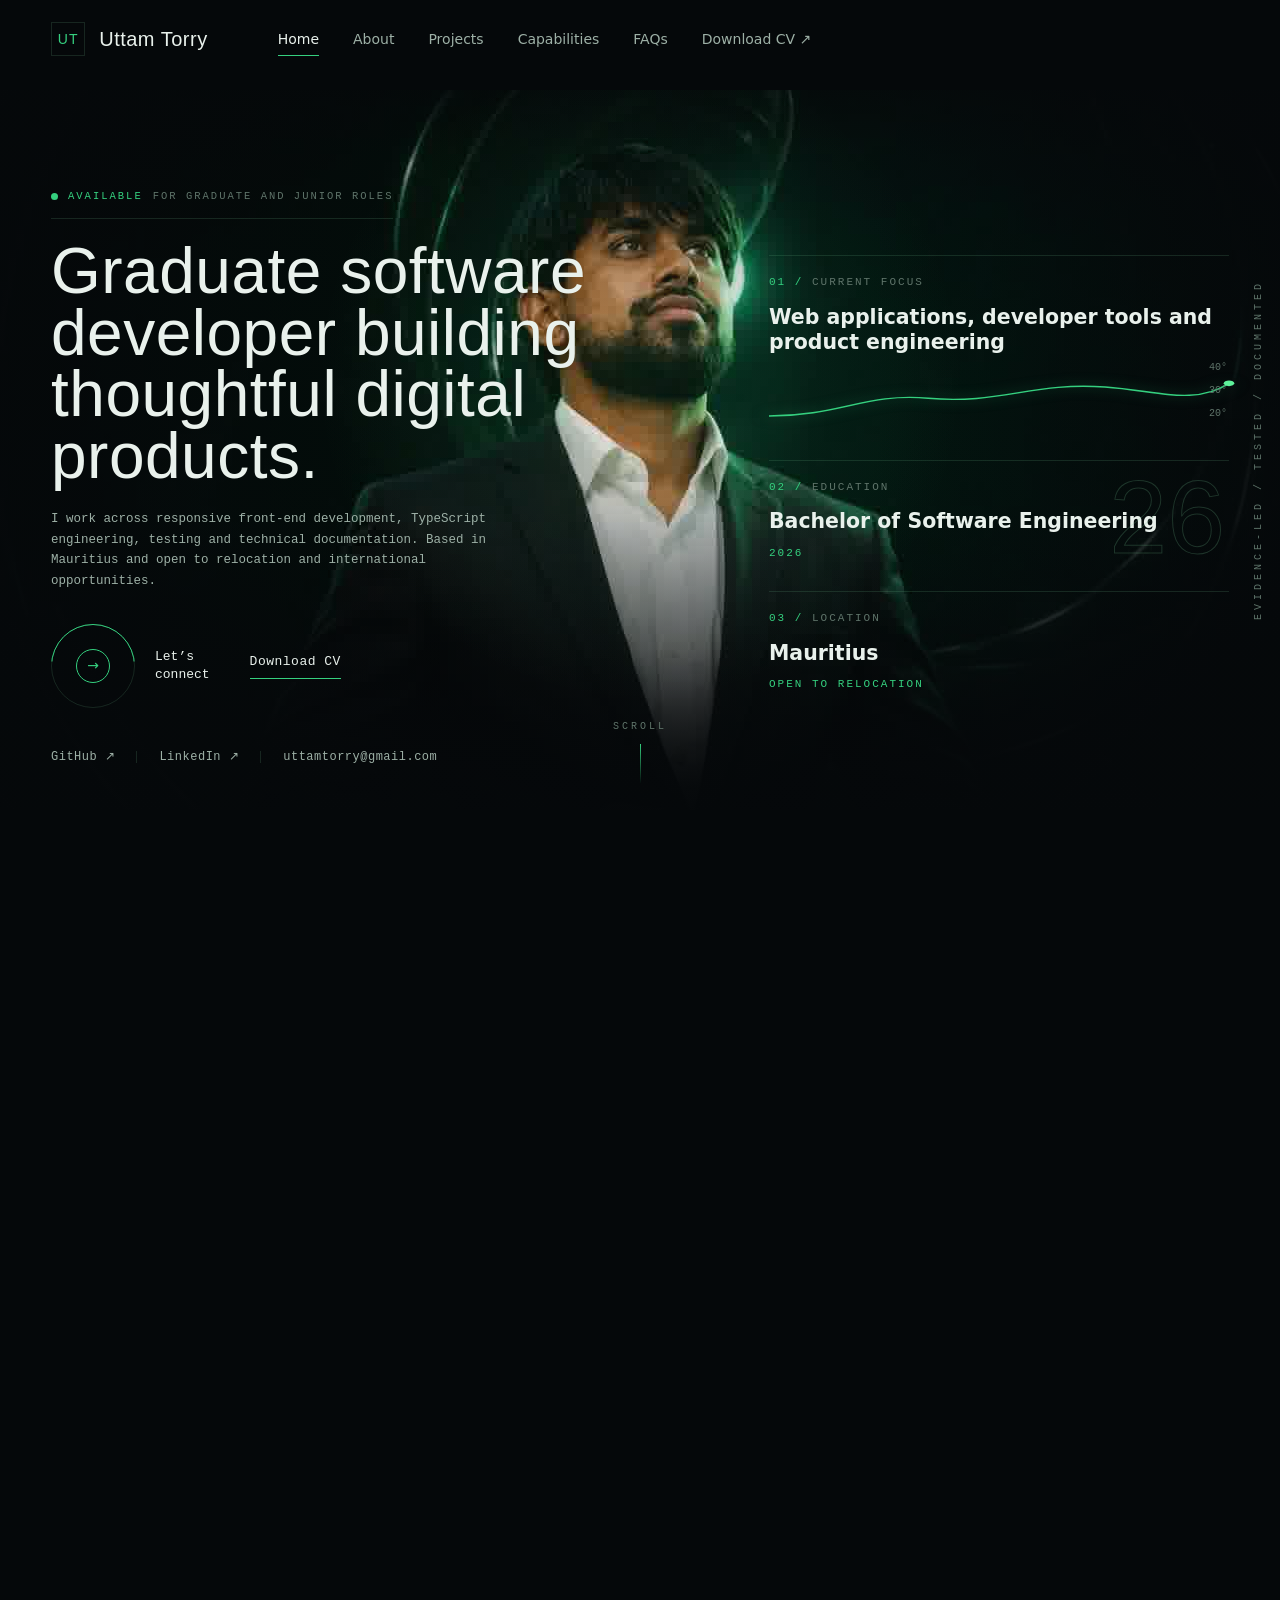
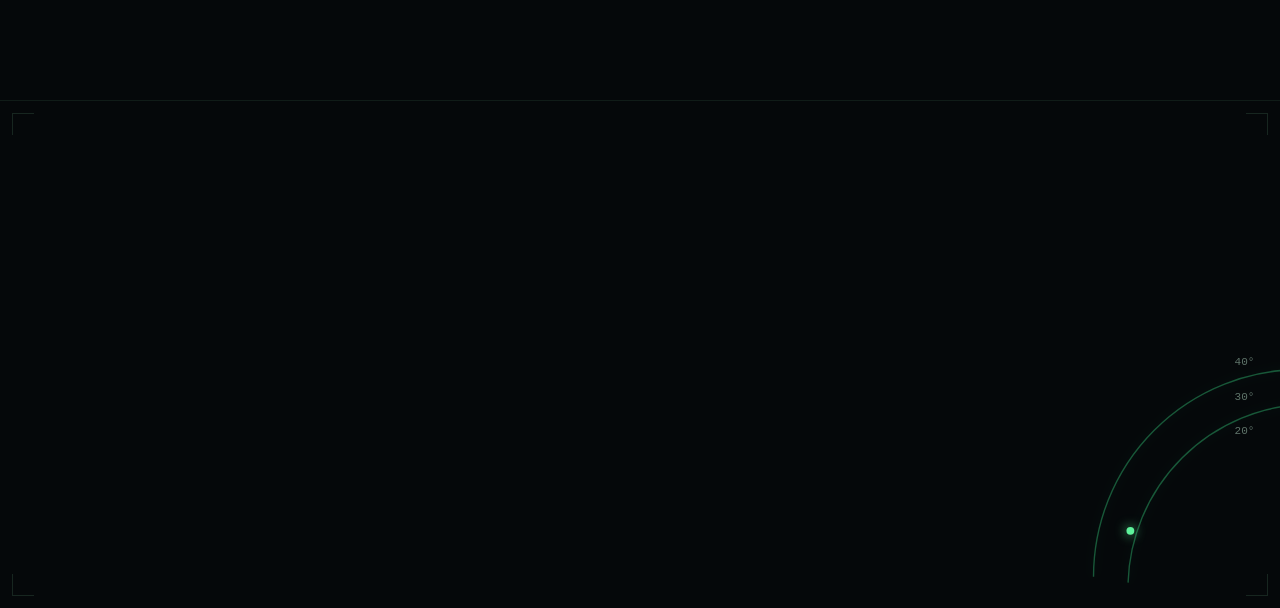
==== commit 8ecb17c6: "security: reduce published address to region; add _headers for capable hosts - Footer address on ind" ====
--- a/index.html
+++ b/index.html
@@ -334,7 +334,7 @@
           <ul class="foot-contact">
             <li><a href="mailto:uttamtorry@gmail.com">uttamtorry@gmail.com</a></li>
             <li><a href="https://www.linkedin.com/in/uttam-torry-490702361/" target="_blank" rel="noopener noreferrer">linkedin.com/in/uttam-torry</a></li>
-            <li><a href="https://www.google.com/maps/search/?api=1&amp;query=House+3+Reservoir+Rd+Roche+Terre+Riviere+du+Rempart+Mauritius" target="_blank" rel="noopener noreferrer">House 3, Reservoir Rd, Roche Terre,<br />Riviere du Rempart, Mauritius</a></li>
+            <li>Rivi&egrave;re du Rempart, Mauritius</li>
           </ul>
         </div>
       </div>
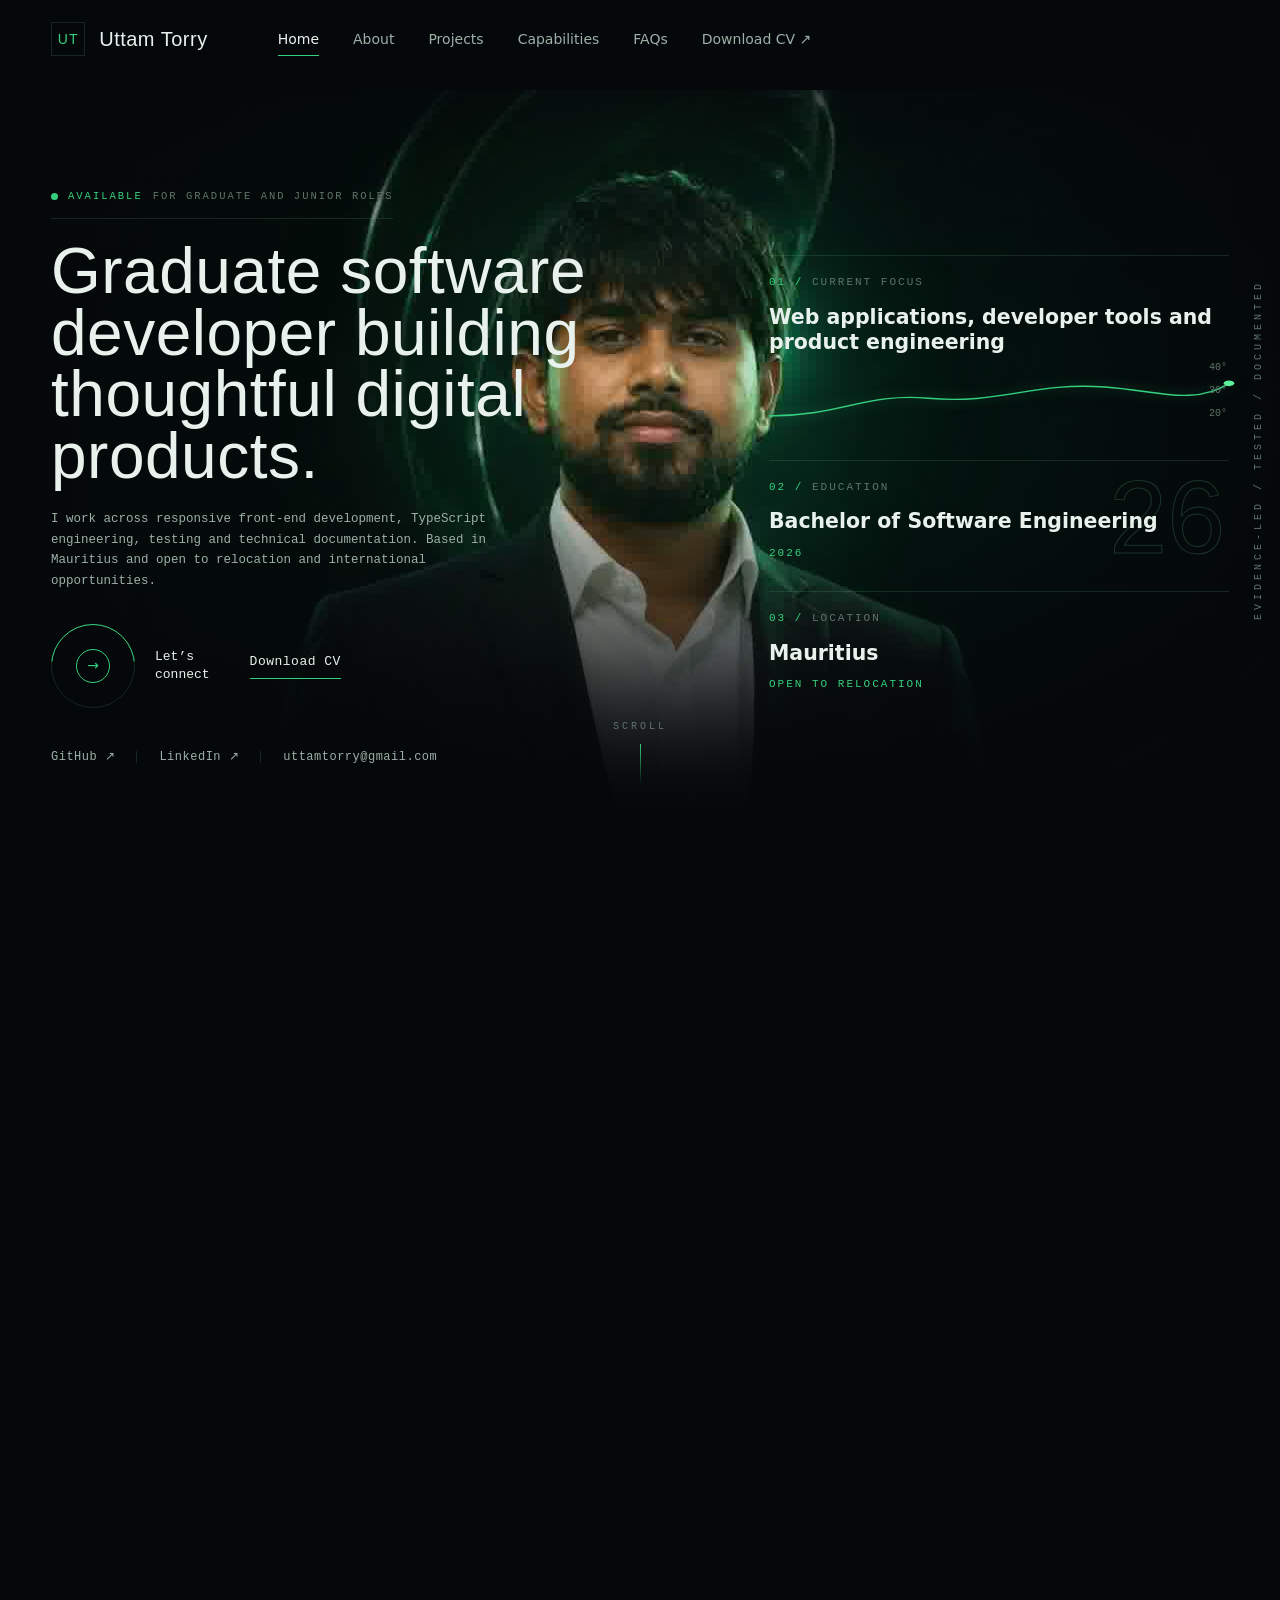
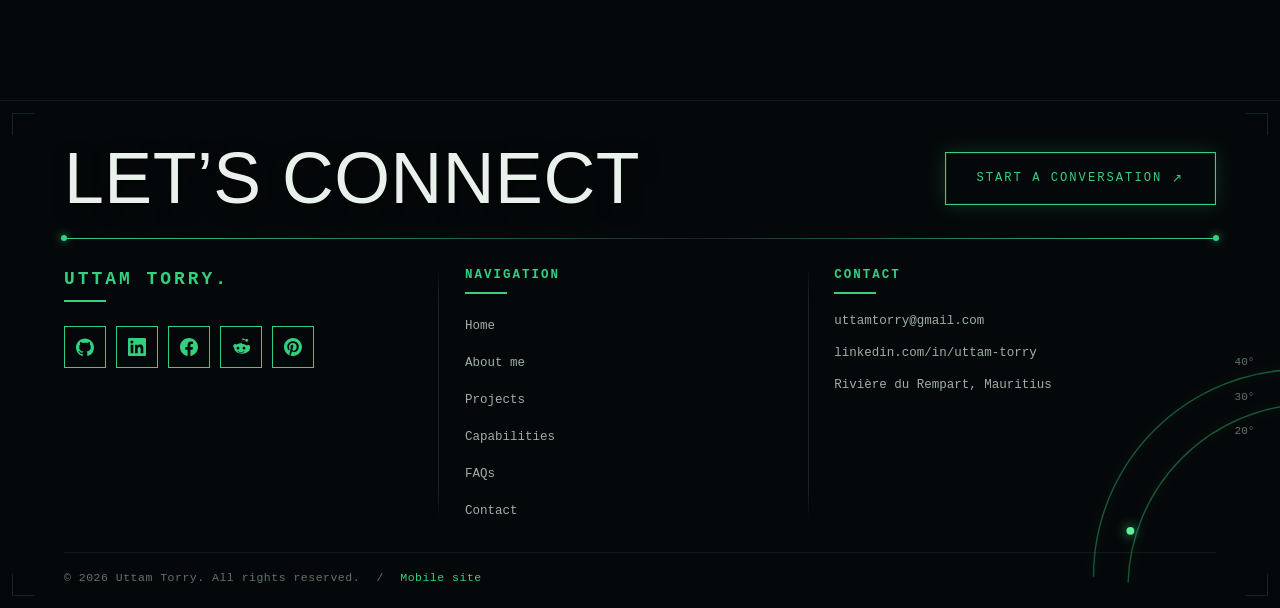
==== commit 77a0c7f2: "Tidy: remove editor-config dir, reword capability card and security notes" ====
--- a/index.html
+++ b/index.html
@@ -276,7 +276,7 @@
             <article class="rp__card"><span class="rp__n">05</span><span class="rp__label">Backend, APIs &amp; PostgreSQL</span></article>
             <article class="rp__card"><span class="rp__n">06</span><span class="rp__label">Testing &amp; system architecture</span></article>
             <article class="rp__card"><span class="rp__n">07</span><span class="rp__label">Docs, Git &amp; deployment</span></article>
-            <article class="rp__card"><span class="rp__n">08</span><span class="rp__label">Product design &amp; AI workflows</span></article>
+            <article class="rp__card"><span class="rp__n">08</span><span class="rp__label">Product design &amp; prototyping</span></article>
           </div>
         </div>
         <!-- /PANEL -->
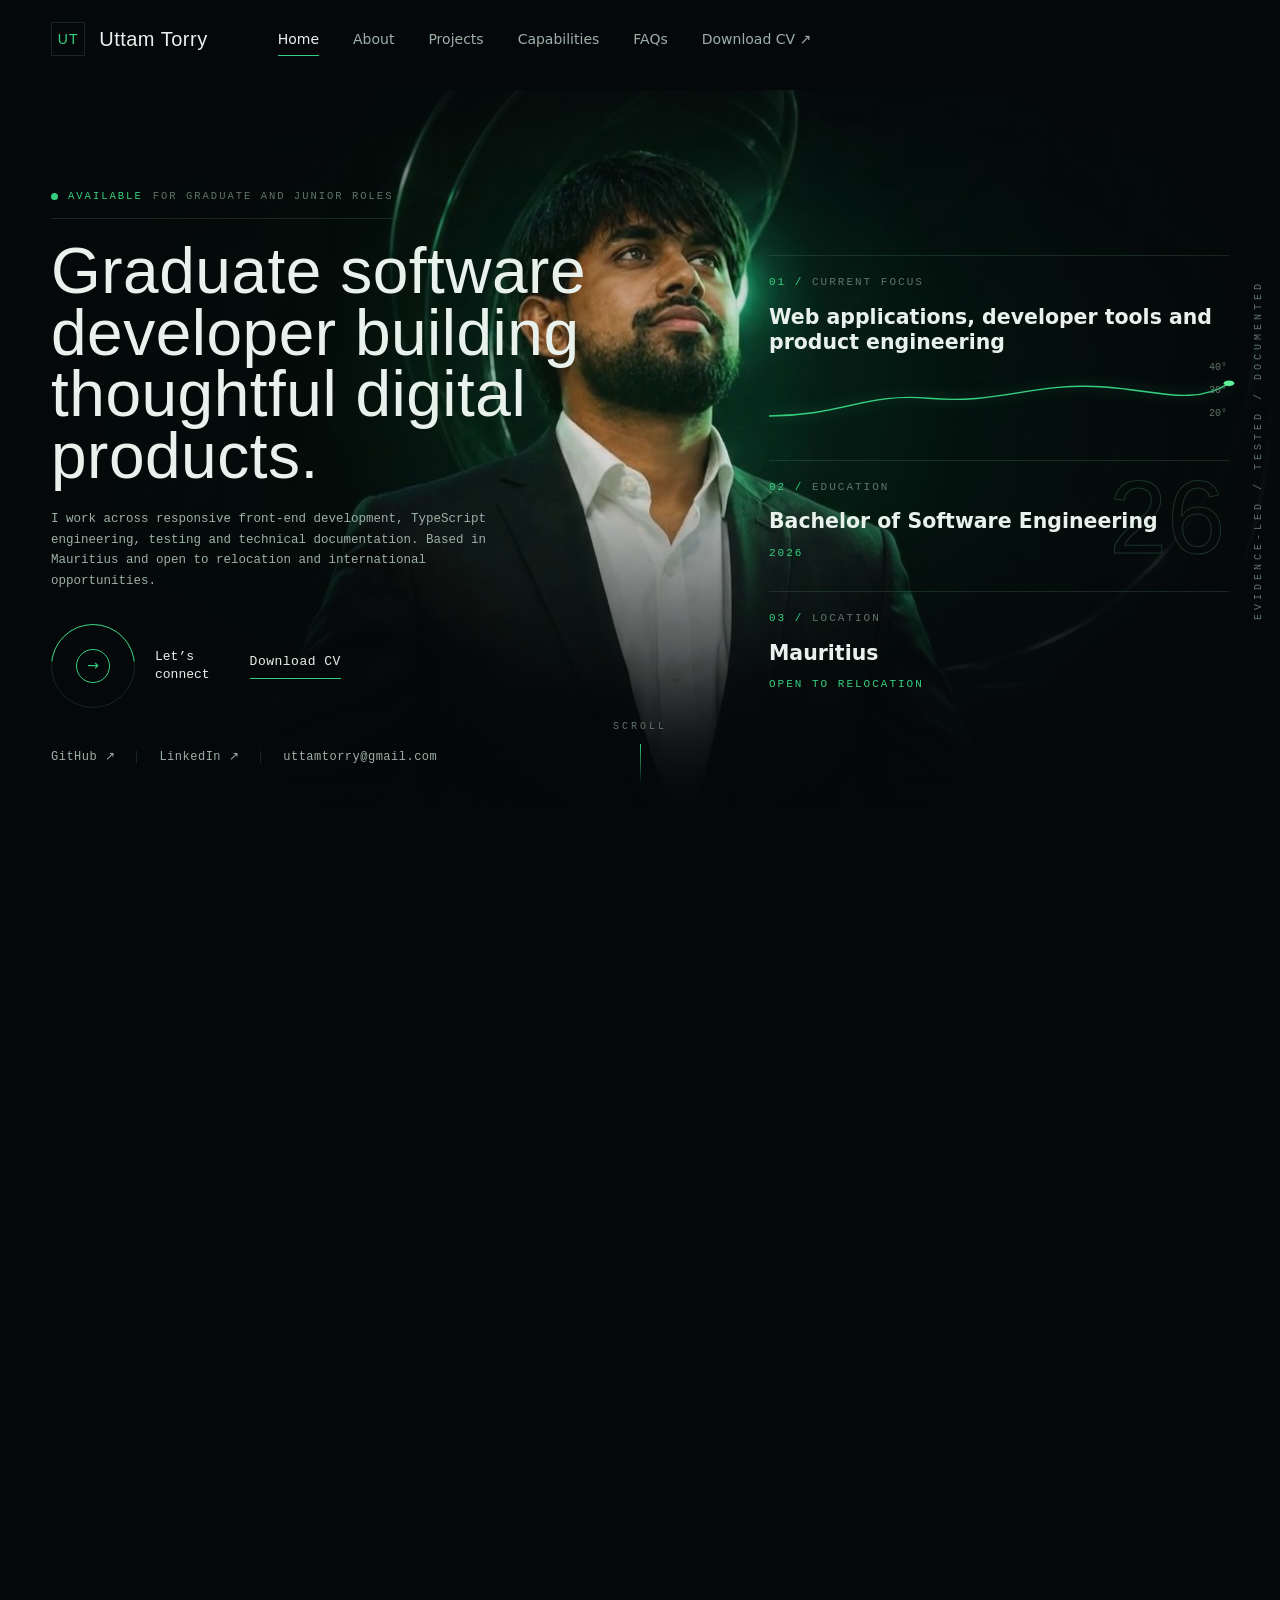
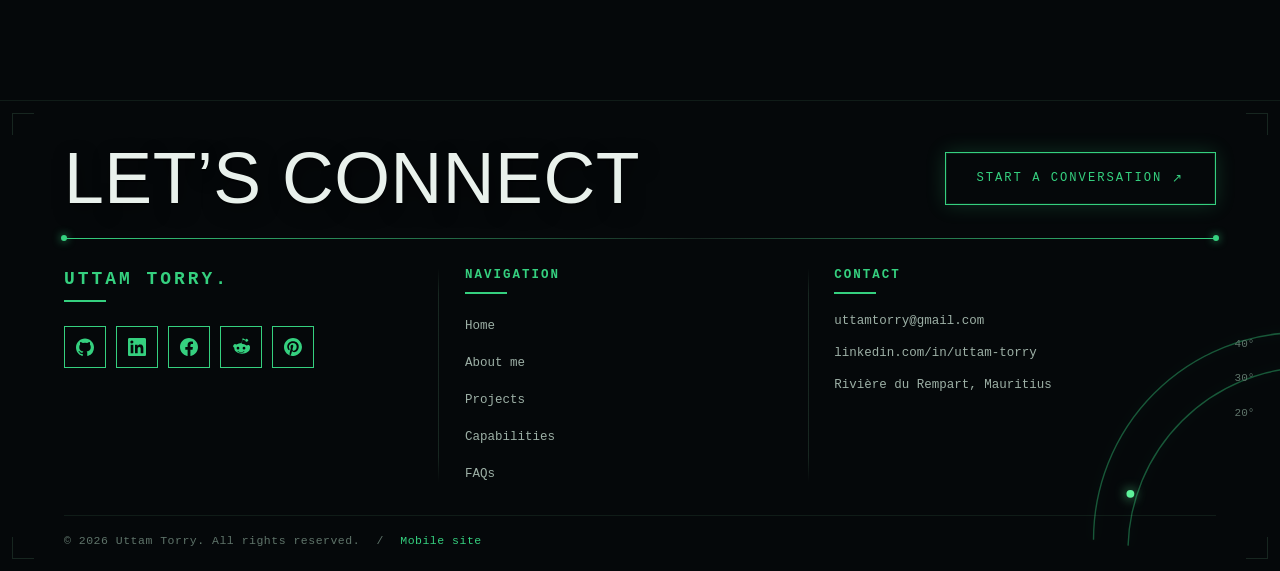
==== commit 2b87e589: "Drop redundant footer Contact link; add mobile hero scrollymation - Footer Navigation lists (index.h" ====
--- a/index.html
+++ b/index.html
@@ -325,7 +325,6 @@
             <li><a href="index.html#projects">Projects</a></li>
             <li><a href="index.html#capabilities">Capabilities</a></li>
             <li><a href="faq.html">FAQs</a></li>
-            <li><a href="index.html#footer">Contact</a></li>
           </ul>
         </div>
 
--- a/styles.css
+++ b/styles.css
@@ -1088,7 +1088,17 @@
   width: 100%; height: 100%;
   object-fit: cover; object-position: 55% 18%;
   display: block;
-}
+  transition: opacity .3s ease;
+}
+.m-hero__img.is-scrubbed { opacity: 0; }
+.m-hero__canvas {
+  position: absolute; inset: 0;
+  width: 100%; height: 100%;
+  display: block;
+  opacity: 0;
+  transition: opacity .3s ease;
+}
+.m-hero__canvas.is-ready { opacity: 1; }
 .m-hero__grad {
   position: absolute; inset: 0; pointer-events: none;
   background:
